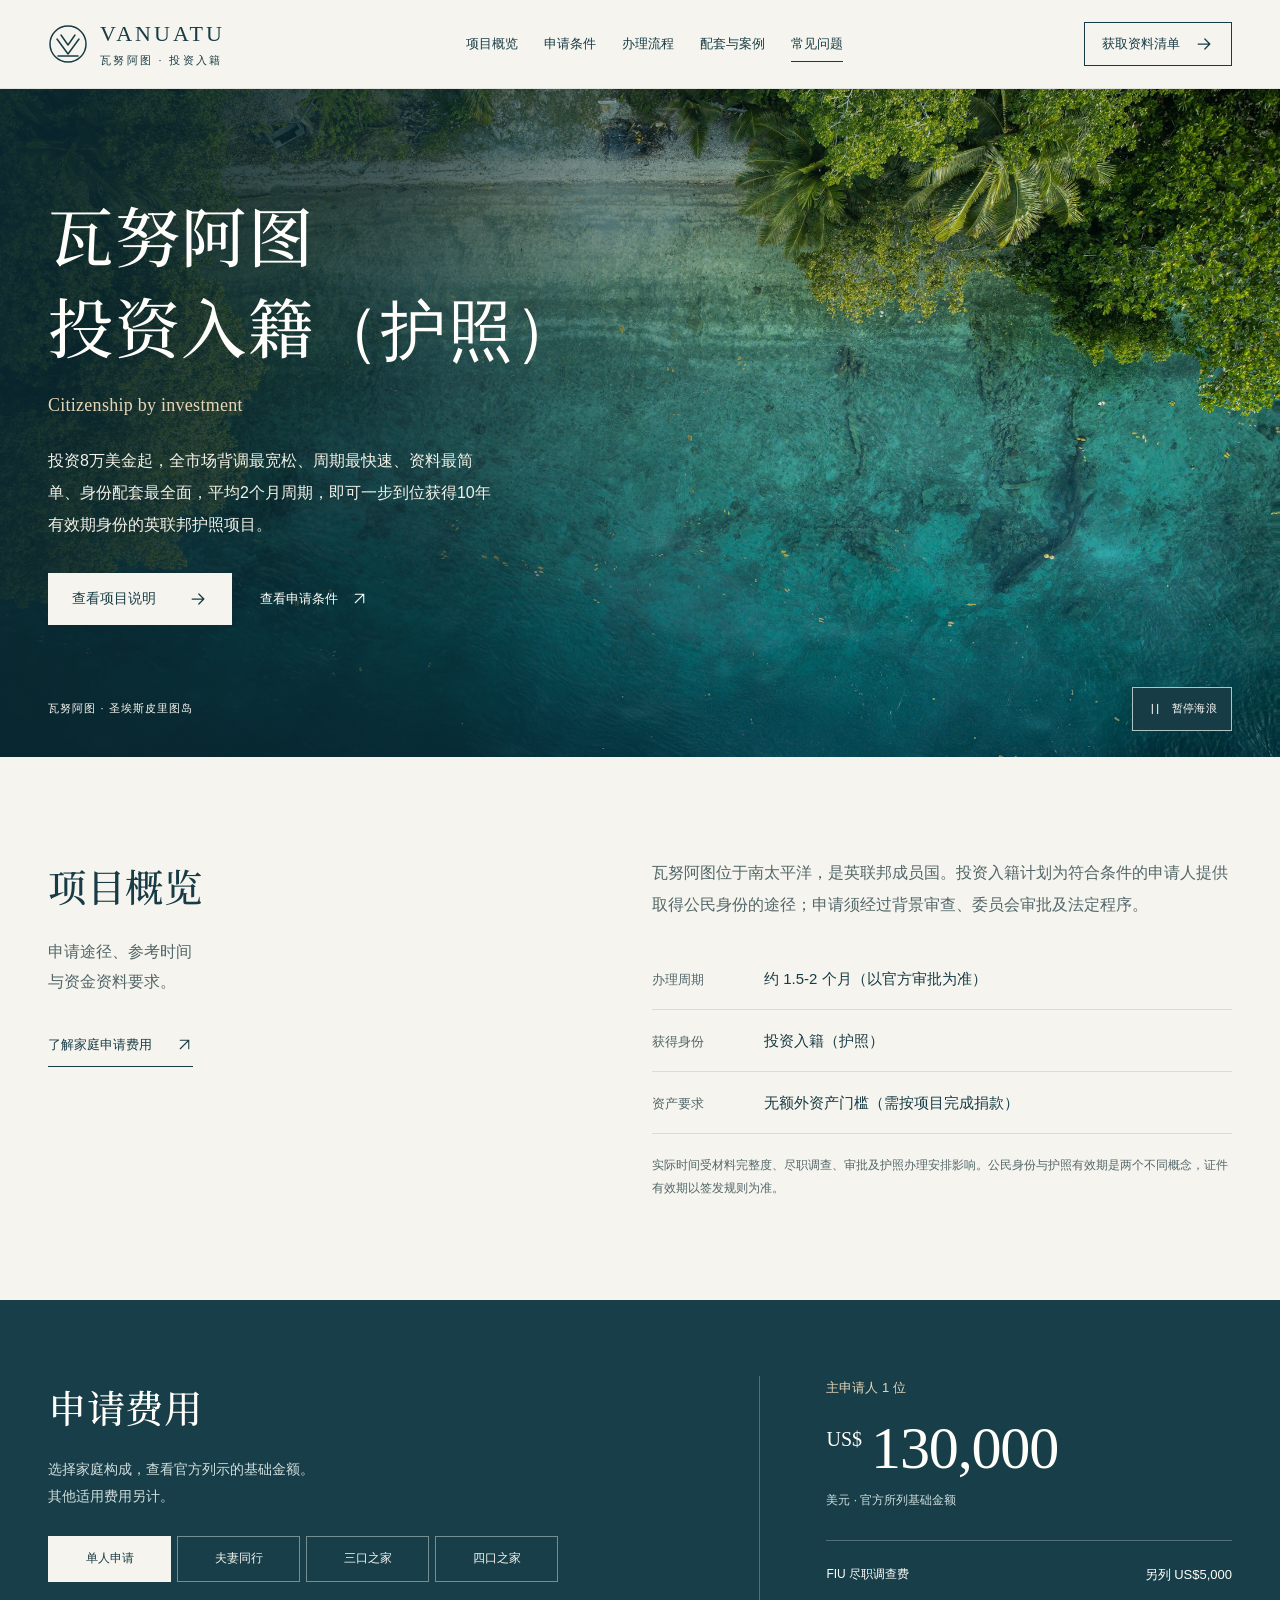
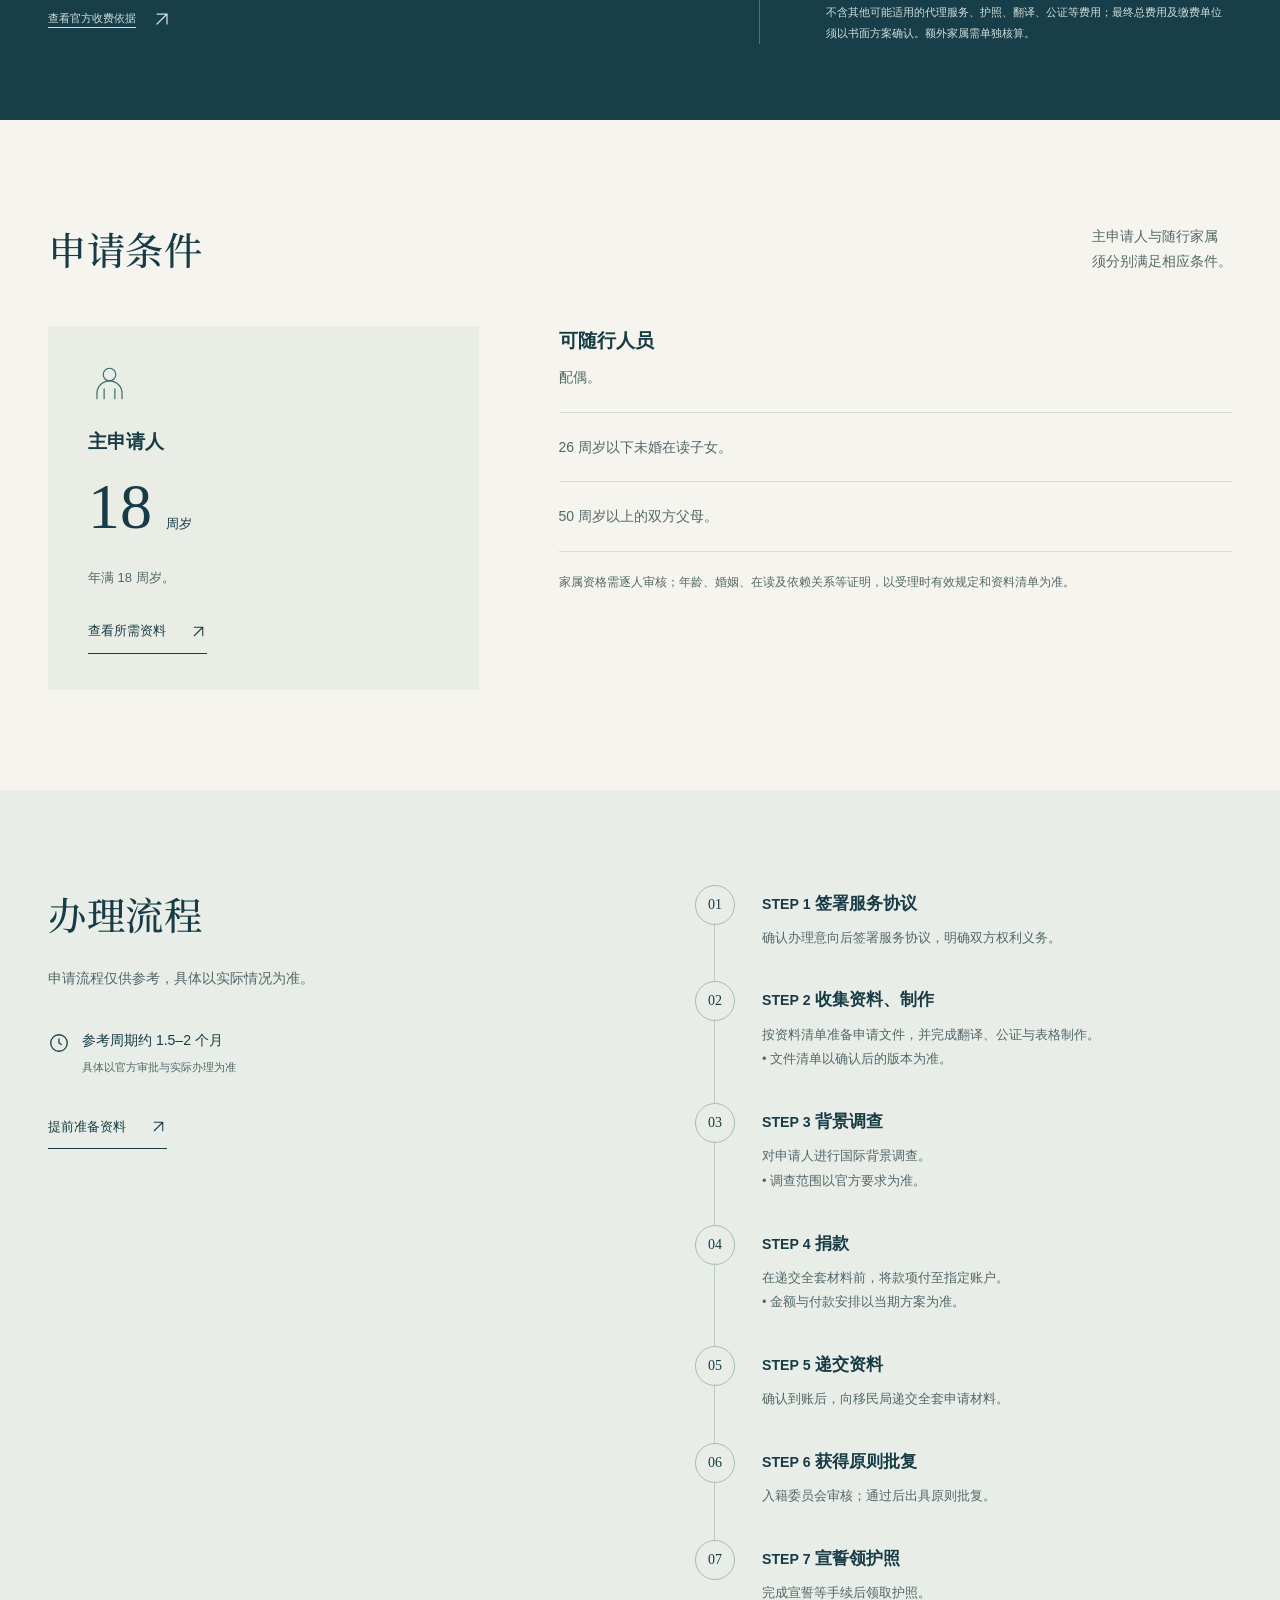
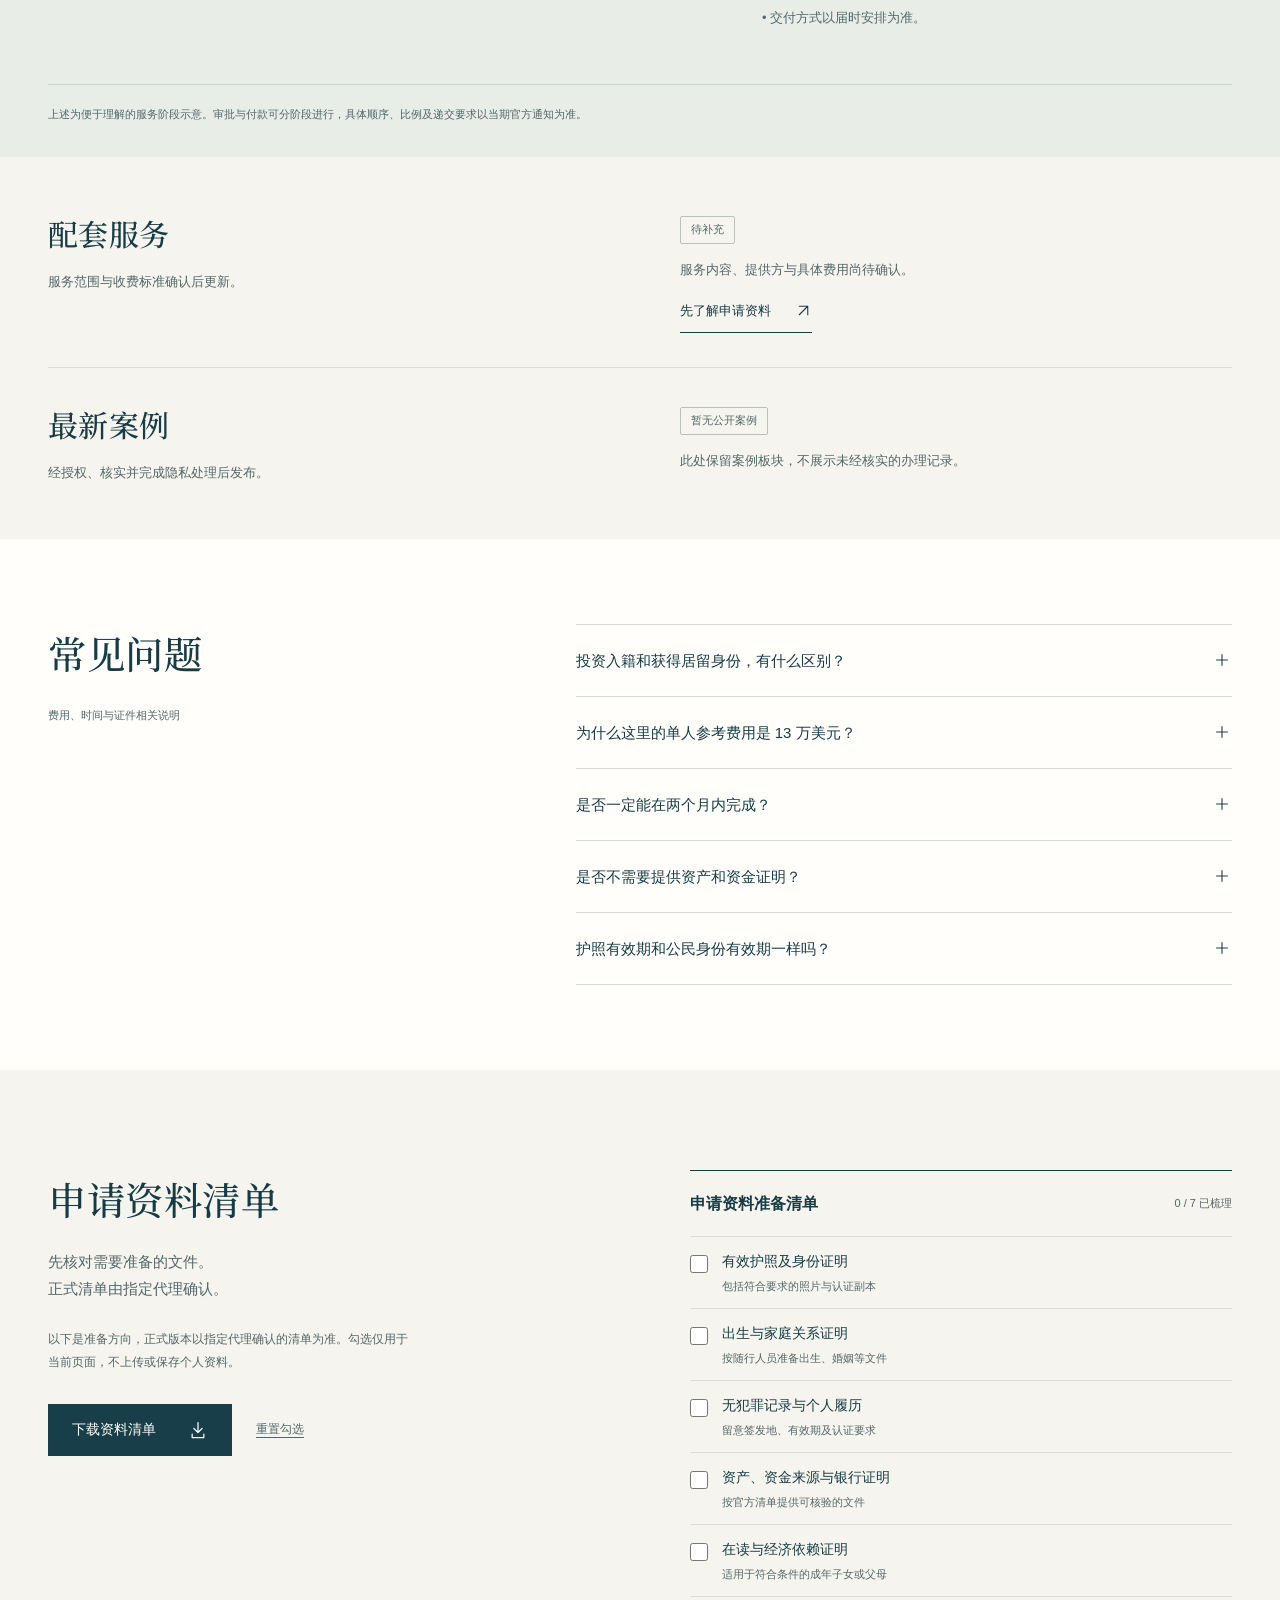
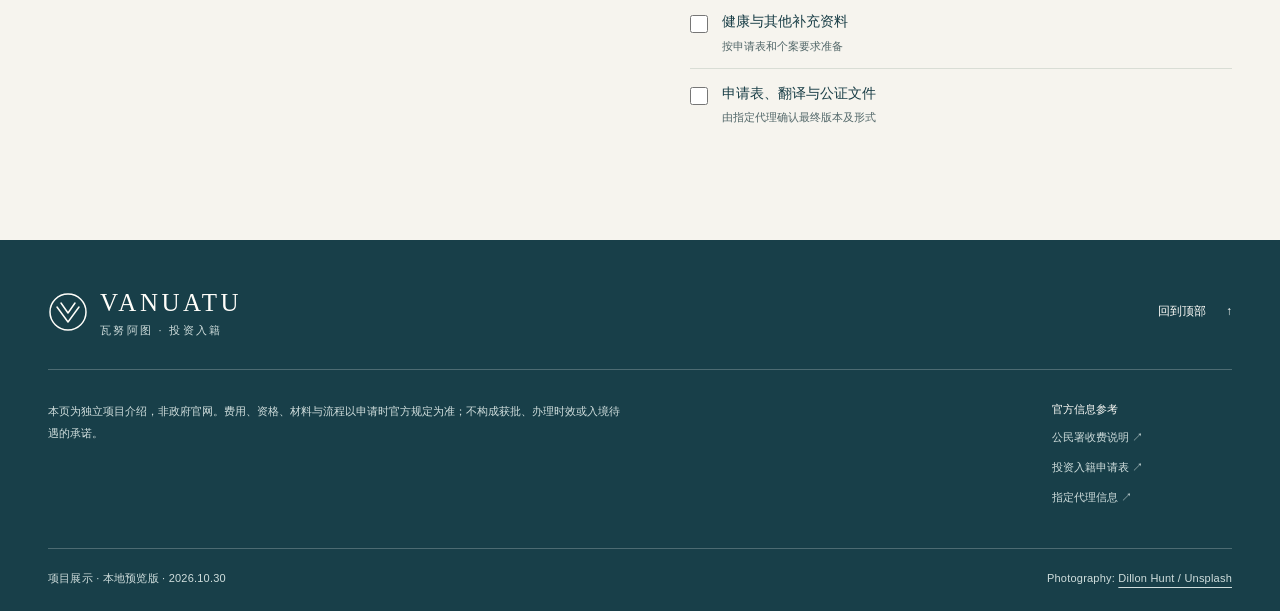
==== index.html @ ab16ebad "Vanuatu passport preview (noindex)" ====
<!doctype html>
<html lang="zh-CN">
<head>
  <meta charset="utf-8">
  <meta name="viewport" content="width=device-width, initial-scale=1">
  <title>瓦努阿图投资入籍（护照）</title>
  <meta name="description" content="了解瓦努阿图投资入籍项目：申请条件、家庭随行、官方费用参考、七步办理流程与申请资料清单。所有申请以官方审查及当期要求为准。">
  <meta name="robots" content="noindex, nofollow">
  <meta name="theme-color" content="#183f49">
  <meta property="og:type" content="website">
  <meta property="og:locale" content="zh_CN">
  <meta property="og:title" content="瓦努阿图投资入籍｜申请条件、费用与流程">
  <meta property="og:description" content="从申请条件到家庭费用，从资料准备到宣誓领证，清晰了解瓦努阿图投资入籍。">
  <meta property="og:image" content="assets/vanuatu-coast.jpg">
  <meta name="twitter:card" content="summary_large_image">
  <meta name="twitter:title" content="瓦努阿图投资入籍计划">
  <meta name="twitter:description" content="申请条件、家庭费用参考与七步办理流程。">
  <link rel="icon" type="image/svg+xml" href="assets/favicon.svg">
  <link rel="preload" as="image" href="assets/vanuatu-coast.jpg" fetchpriority="high">
  <link rel="preload" as="font" href="assets/noto-serif-sc.woff2" type="font/woff2" crossorigin>
  <link rel="stylesheet" href="styles.css">
  <link rel="stylesheet" href="motion.css">
  <script defer src="script.js"></script>
  <script defer src="ocean.js"></script>
  <script type="application/ld+json">{"@context":"https://schema.org","@type":"WebPage","name":"瓦努阿图投资入籍项目介绍","inLanguage":"zh-CN","description":"申请条件、家庭费用参考、办理流程和资料清单。独立项目展示页面，非政府官网。","about":{"@type":"Thing","name":"Vanuatu Development Support Program"},"dateModified":"2026-10-30"}</script>
</head>
<body>
  <a class="skip-link" href="#main">跳转到正文</a>
  <header class="site-header">
    <div class="header-inner">
      <a href="#top" class="brand" aria-label="瓦努阿图项目首页">
        <svg class="brand-mark" viewBox="0 0 40 40" fill="none" aria-hidden="true"><circle cx="20" cy="20" r="18" stroke="currentColor"/><path d="M9 15l11 15 11-15M13 11l7 10 7-10" stroke="currentColor" stroke-width="1.5"/><path d="M10 32h20" stroke="currentColor"/></svg>
        <span><strong>VANUATU</strong><small>瓦努阿图 · 投资入籍</small></span>
      </a>
      <nav class="desktop-nav" aria-label="主导航">
        <a href="#overview">项目概览</a><a href="#eligibility">申请条件</a><a href="#process">办理流程</a><a href="#services">配套与案例</a><a href="#faq">常见问题</a>
      </nav>
      <a class="header-cta" href="#checklist">获取资料清单 <svg viewBox="0 0 24 24" aria-hidden="true"><path d="M5 12h14M13 6l6 6-6 6"/></svg></a>
      <button class="menu-toggle" aria-label="打开导航菜单" aria-expanded="false" aria-controls="mobile-nav"><svg viewBox="0 0 24 24" aria-hidden="true"><path d="M4 7h16M4 12h16M4 17h16"/></svg></button>
    </div>
    <nav id="mobile-nav" class="mobile-nav" aria-label="手机导航" hidden><a href="#overview">项目概览</a><a href="#eligibility">申请条件</a><a href="#process">办理流程</a><a href="#services">配套与案例</a><a href="#faq">常见问题</a><a href="#checklist">获取资料清单</a></nav>
  </header>

  <main id="main">
    <section class="hero" id="top" aria-labelledby="hero-title">
      <img class="hero-image" src="assets/vanuatu-coast.jpg" alt="瓦努阿图圣埃斯皮里图岛，棕榈林环绕的清澈海岸" width="2200" height="1650" fetchpriority="high">
      <canvas class="ocean-canvas" id="ocean" aria-hidden="true" data-state="loading"></canvas>
      <div class="hero-shade"></div>
      <div class="container hero-content">
        <h1 id="hero-title">瓦努阿图<br>投资入籍（护照）<span class="hero-title-en" lang="en">Citizenship by investment</span></h1>
        <p>投资8万美金起，全市场背调最宽松、周期最快速、资料最简单、身份配套最全面，平均2个月周期，即可一步到位获得10年有效期身份的英联邦护照项目。</p>
        <div class="hero-actions"><a class="button button-light" href="#overview">查看项目说明 <svg viewBox="0 0 24 24" aria-hidden="true"><path d="M5 12h14M13 6l6 6-6 6"/></svg></a><a class="hero-text-link" href="#eligibility">查看申请条件 <svg viewBox="0 0 24 24" aria-hidden="true"><path d="M6 18 18 6M6 6h12v12"/></svg></a></div>
      </div>
      <div class="hero-foot container"><span>瓦努阿图 · 圣埃斯皮里图岛</span><button class="ocean-toggle" id="ocean-toggle" type="button" aria-label="暂停海浪动效" hidden><svg viewBox="0 0 24 24" aria-hidden="true"><path class="pause-symbol" d="M8 5v14M16 5v14"/><path class="play-symbol" d="m8 5 11 7-11 7Z"/></svg><span>暂停海浪</span></button></div>
    </section>

    <section class="section overview container" id="overview" aria-labelledby="overview-title">
      <div class="section-intro"><h2 id="overview-title">项目概览</h2><p class="intro-lead">申请途径、参考时间<br>与资金资料要求。</p><a class="text-link" href="#fees">了解家庭申请费用 <svg viewBox="0 0 24 24" aria-hidden="true"><path d="M6 18 18 6M6 6h12v12"/></svg></a></div>
      <div class="overview-body"><p>瓦努阿图位于南太平洋，是英联邦成员国。投资入籍计划为符合条件的申请人提供取得公民身份的途径；申请须经过背景审查、委员会审批及法定程序。</p><dl class="project-facts"><div><dt>办理周期</dt><dd>约 1.5-2 个月（以官方审批为准）</dd></div><div><dt>获得身份</dt><dd>投资入籍（护照）</dd></div><div><dt>资产要求</dt><dd>无额外资产门槛（需按项目完成捐款）</dd></div></dl><p class="fine-print">实际时间受材料完整度、尽职调查、审批及护照办理安排影响。公民身份与护照有效期是两个不同概念，证件有效期以签发规则为准。</p></div>
    </section>

    <section class="fees-section" id="fees" aria-labelledby="fees-title"><div class="container fees-layout">
      <div class="fees-copy"><h2 id="fees-title">申请费用</h2><p>选择家庭构成，查看官方列示的基础金额。<br>其他适用费用另计。</p><div class="fee-selector" role="group" aria-label="选择家庭构成"><button type="button" class="fee-choice active" data-plan="single" aria-pressed="true">单人申请</button><button type="button" class="fee-choice" data-plan="couple" aria-pressed="false">夫妻同行</button><button type="button" class="fee-choice" data-plan="three" aria-pressed="false">三口之家</button><button type="button" class="fee-choice" data-plan="four" aria-pressed="false">四口之家</button></div><a class="source-link" href="https://vancitizenship.gov.vu/index.php/citizenship/fees-and-charges" target="_blank" rel="noopener noreferrer">查看官方收费依据 <svg viewBox="0 0 24 24" aria-hidden="true"><path d="M6 18 18 6M6 6h12v12"/></svg></a></div>
      <div class="fee-result" aria-live="polite" aria-atomic="true"><p id="fee-plan-label" class="fee-plan-label">主申请人 1 位</p><p class="fee-value"><span class="currency">US$</span><span id="fee-amount">130,000</span></p><p class="fee-unit">美元 · 官方所列基础金额</p><div class="fee-divider"></div><p class="fee-extra"><span>FIU 尽职调查费</span><strong>另列 US$5,000</strong></p><p class="fee-note">不含其他可能适用的代理服务、护照、翻译、公证等费用；最终总费用及缴费单位须以书面方案确认。额外家属需单独核算。</p></div>
    </div></section>

    <section class="section container" id="eligibility" aria-labelledby="eligibility-title"><div class="section-heading"><h2 id="eligibility-title">申请条件</h2><p>主申请人与随行家属<br>须分别满足相应条件。</p></div><div class="eligibility-layout"><article class="primary-applicant"><svg viewBox="0 0 48 48" aria-hidden="true"><circle cx="24" cy="14" r="7"/><path d="M10 41v-6a14 14 0 0 1 28 0v6M18 41V30M30 41V30"/></svg><h3>主申请人</h3><p class="age">18<span>周岁</span></p><p>年满 18 周岁。</p><a class="text-link" href="#checklist">查看所需资料 <svg viewBox="0 0 24 24" aria-hidden="true"><path d="M6 18 18 6M6 6h12v12"/></svg></a></article><div class="family-list"><article><div class="family-label"><h3>可随行人员</h3></div><p>配偶。</p></article><article><p>26 周岁以下未婚在读子女。</p></article><article><p>50 周岁以上的双方父母。</p></article><p class="fine-print">家属资格需逐人审核；年龄、婚姻、在读及依赖关系等证明，以受理时有效规定和资料清单为准。</p></div></div></section>

    <section class="process-section" id="process" aria-labelledby="process-title"><div class="container process-layout"><div class="process-intro"><h2 id="process-title">办理流程</h2><p>申请流程仅供参考，具体以实际情况为准。</p><div class="process-note"><svg viewBox="0 0 24 24" aria-hidden="true"><circle cx="12" cy="12" r="9"/><path d="M12 7v5l3 2"/></svg><p>参考周期约 1.5–2 个月<br><small>具体以官方审批与实际办理为准</small></p></div><a class="text-link" href="#checklist">提前准备资料 <svg viewBox="0 0 24 24" aria-hidden="true"><path d="M6 18 18 6M6 6h12v12"/></svg></a></div><ol class="steps"><li><span class="step-number">01</span><div><h3><small>STEP 1</small> 签署服务协议</h3><p>确认办理意向后签署服务协议，明确双方权利义务。</p></div></li><li><span class="step-number">02</span><div><h3><small>STEP 2</small> 收集资料、制作</h3><p>按资料清单准备申请文件，并完成翻译、公证与表格制作。</p><p>• 文件清单以确认后的版本为准。</p></div></li><li><span class="step-number">03</span><div><h3><small>STEP 3</small> 背景调查</h3><p>对申请人进行国际背景调查。</p><p>• 调查范围以官方要求为准。</p></div></li><li><span class="step-number">04</span><div><h3><small>STEP 4</small> 捐款</h3><p>在递交全套材料前，将款项付至指定账户。</p><p>• 金额与付款安排以当期方案为准。</p></div></li><li><span class="step-number">05</span><div><h3><small>STEP 5</small> 递交资料</h3><p>确认到账后，向移民局递交全套申请材料。</p></div></li><li><span class="step-number">06</span><div><h3><small>STEP 6</small> 获得原则批复</h3><p>入籍委员会审核；通过后出具原则批复。</p></div></li><li><span class="step-number">07</span><div><h3><small>STEP 7</small> 宣誓领护照</h3><p>完成宣誓等手续后领取护照。</p><p>• 交付方式以届时安排为准。</p></div></li></ol></div><p class="container process-footnote">上述为便于理解的服务阶段示意。审批与付款可分阶段进行，具体顺序、比例及递交要求以当期官方通知为准。</p></section>

    <section class="section container reserved-section" id="services" aria-labelledby="services-title"><div class="reserved-row"><div><h2 id="services-title">配套服务</h2><p>服务范围与收费标准确认后更新。</p></div><div class="reserved-content"><span class="status-label">待补充</span><p>服务内容、提供方与具体费用尚待确认。</p><a class="text-link" href="#checklist">先了解申请资料 <svg viewBox="0 0 24 24" aria-hidden="true"><path d="M6 18 18 6M6 6h12v12"/></svg></a></div></div><div class="reserved-row" id="cases"><div><h2>最新案例</h2><p>经授权、核实并完成隐私处理后发布。</p></div><div class="reserved-content"><span class="status-label">暂无公开案例</span><p>此处保留案例板块，不展示未经核实的办理记录。</p></div></div></section>

    <section class="faq-section" id="faq" aria-labelledby="faq-title"><div class="container faq-layout"><div><h2 id="faq-title">常见问题</h2><span class="faq-count">费用、时间与证件相关说明</span></div><div class="faq-list"><details><summary>投资入籍和获得居留身份，有什么区别？<svg viewBox="0 0 24 24" aria-hidden="true"><path d="M5 12h14M12 5v14"/></svg></summary><div class="faq-answer"><p>本项目属于公民身份申请。完成法定程序并获批后取得公民身份，再按规定办理护照。居留许可则是允许在某地居住的资格，两者不同；任何申请均不保证获批。</p></div></details><details><summary>为什么这里的单人参考费用是 13 万美元？<svg viewBox="0 0 24 24" aria-hidden="true"><path d="M5 12h14M12 5v14"/></svg></summary><div class="faq-answer"><p>瓦努阿图公民署官方收费页列明单人金额为 130,000 美元，并单列 FIU 尽职调查费。较低的政府分配金额不能直接视为申请人的完整报价。签约前应确认适用项目、家属构成和逐项总费用。</p><a href="https://vancitizenship.gov.vu/index.php/citizenship/fees-and-charges" target="_blank" rel="noopener noreferrer">查看官方收费页面 ↗</a></div></details><details><summary>是否一定能在两个月内完成？<svg viewBox="0 0 24 24" aria-hidden="true"><path d="M5 12h14M12 5v14"/></svg></summary><div class="faq-answer"><p>不能保证。约 1.5–2 个月是项目方提供的规划参考，并非官方承诺；资料补正、尽调、委员会审查、宣誓和护照手续都可能影响时间。请为实际办理预留弹性。</p></div></details><details><summary>是否不需要提供资产和资金证明？<svg viewBox="0 0 24 24" aria-hidden="true"><path d="M5 12h14M12 5v14"/></svg></summary><div class="faq-answer"><p>仍需准备。官方投资申请表的清单包括资产报告、银行资信及工作证明等材料。具体证明形式与要求由当期申请规则及个案审核决定。</p><a href="https://vancitizenship.gov.vu/images/forms/Investment%20Program%20Form.pdf" target="_blank" rel="noopener noreferrer">查看官方投资申请表 ↗</a></div></details><details><summary>护照有效期和公民身份有效期一样吗？<svg viewBox="0 0 24 24" aria-hidden="true"><path d="M5 12h14M12 5v14"/></svg></summary><div class="faq-answer"><p>不一样。护照是有有效期的旅行证件，公民身份依国籍法律认定。证件到期后的换发、有效年限与采集要求，应以实际签发规则为准。赴其他国家的入境要求也需另行核查。</p></div></details></div></div></section>

    <section class="section container checklist-section" id="checklist" aria-labelledby="checklist-title"><div class="checklist-intro"><h2 id="checklist-title">申请资料清单</h2><p>先核对需要准备的文件。<br>正式清单由指定代理确认。</p><p class="fine-print">以下是准备方向，正式版本以指定代理确认的清单为准。勾选仅用于当前页面，不上传或保存个人资料。</p><div class="checklist-actions"><button class="button button-dark" id="download-checklist" type="button">下载资料清单 <svg viewBox="0 0 24 24" aria-hidden="true"><path d="M12 3v12M7 10l5 5 5-5M5 17v4h14v-4"/></svg></button><button class="reset-button" id="reset-checklist" type="button">重置勾选</button></div><p id="download-status" class="action-status" role="status"></p></div><div class="checklist-panel"><div class="checklist-heading"><h3>申请资料准备清单</h3><span id="checklist-count" aria-live="polite">0 / 7 已梳理</span></div><div class="checklist-items"><label><input type="checkbox" value="有效护照及身份证明"><span>有效护照及身份证明<small>包括符合要求的照片与认证副本</small></span></label><label><input type="checkbox" value="出生与家庭关系证明"><span>出生与家庭关系证明<small>按随行人员准备出生、婚姻等文件</small></span></label><label><input type="checkbox" value="无犯罪记录与个人履历"><span>无犯罪记录与个人履历<small>留意签发地、有效期及认证要求</small></span></label><label><input type="checkbox" value="资产、资金来源与银行证明"><span>资产、资金来源与银行证明<small>按官方清单提供可核验的文件</small></span></label><label><input type="checkbox" value="在读与经济依赖证明"><span>在读与经济依赖证明<small>适用于符合条件的成年子女或父母</small></span></label><label><input type="checkbox" value="健康与其他补充资料"><span>健康与其他补充资料<small>按申请表和个案要求准备</small></span></label><label><input type="checkbox" value="申请表、翻译与公证文件"><span>申请表、翻译与公证文件<small>由指定代理确认最终版本及形式</small></span></label></div></div></section>
  </main>

  <footer class="site-footer"><div class="container"><div class="footer-top"><a class="brand footer-brand" href="#top"><svg class="brand-mark" viewBox="0 0 40 40" fill="none" aria-hidden="true"><circle cx="20" cy="20" r="18" stroke="currentColor"/><path d="M9 15l11 15 11-15M13 11l7 10 7-10" stroke="currentColor" stroke-width="1.5"/></svg><span><strong>VANUATU</strong><small>瓦努阿图 · 投资入籍</small></span></a><a class="back-top" href="#top">回到顶部 <span aria-hidden="true">↑</span></a></div><div class="footer-info"><p>本页为独立项目介绍，非政府官网。费用、资格、材料与流程以申请时官方规定为准；不构成获批、办理时效或入境待遇的承诺。</p><div class="footer-sources"><span>官方信息参考</span><a href="https://vancitizenship.gov.vu/index.php/citizenship/fees-and-charges" target="_blank" rel="noopener noreferrer">公民署收费说明 ↗</a><a href="https://vancitizenship.gov.vu/images/forms/Investment%20Program%20Form.pdf" target="_blank" rel="noopener noreferrer">投资入籍申请表 ↗</a><a href="https://vancitizenship.gov.vu/index.php/about-us/designated-agents" target="_blank" rel="noopener noreferrer">指定代理信息 ↗</a></div></div><div class="footer-bottom"><span>项目展示 · 本地预览版 · 2026.10.30</span><span>Photography: <a href="https://unsplash.com/photos/5bvIetoTddk" target="_blank" rel="noopener noreferrer">Dillon Hunt / Unsplash</a></span></div></div></footer>
</body>
</html>
---- styles.css ----
@font-face{font-family:"Noto Serif SC";src:url("assets/noto-serif-sc.woff2") format("woff2");font-style:normal;font-weight:400 600;font-display:swap}
:root{--paper:#f6f4ee;--white:#fffefa;--ink:#173c45;--muted:#526769;--ocean:#183f49;--sea:#326e6a;--line:#d9ddd5;--sand:#e5d5b7;--serif:"Noto Serif SC","Songti SC","SimSun",serif;--sans:"Microsoft YaHei","PingFang SC","Noto Sans SC",sans-serif;--max:1200px}
*{box-sizing:border-box}html{scroll-behavior:smooth;scroll-padding-top:108px}body{margin:0;background:var(--paper);color:var(--ink);font:16px/1.8 var(--sans);-webkit-font-smoothing:antialiased}button,a,input{-webkit-tap-highlight-color:transparent}button,input{font:inherit}button,a{touch-action:manipulation}button{cursor:pointer}a{color:inherit;text-decoration:none;text-underline-offset:5px}svg{display:block;flex-shrink:0}button svg,a svg{width:20px;height:20px;fill:none;stroke:currentColor;stroke-width:1.5;stroke-linecap:round;stroke-linejoin:round}h1,h2,h3,p{margin:0}h1,h2{font-family:var(--serif);font-weight:500;text-wrap:balance}h2{font-size:clamp(30px,3.3vw,44px);line-height:1.5;letter-spacing:.015em}h3{font-size:19px;font-weight:600;line-height:1.6}p{overflow-wrap:break-word}::selection{background:var(--sand);color:var(--ink)}:focus-visible{outline:3px solid #ad7c35;outline-offset:5px}input{accent-color:var(--sea)}[hidden]{display:none!important}body{scrollbar-color:var(--sea) var(--paper)}.container{width:calc(100% - 96px);max-width:var(--max);margin-inline:auto}.section{padding-block:100px}.skip-link{position:fixed;z-index:100;top:12px;left:12px;transform:translateY(-150%);padding:12px 20px;background:var(--white);border:1px solid var(--ink)}.skip-link:focus{transform:none}.site-header{position:sticky;top:0;z-index:30;background:var(--paper);border-bottom:1px solid rgba(23,60,69,.09)}.header-inner{max-width:1440px;margin:auto;min-height:88px;padding:0 48px;display:flex;align-items:center;justify-content:space-between;gap:28px}.brand{display:inline-flex;align-items:center;gap:12px;flex-shrink:0;line-height:1.4}.brand-mark{width:40px;height:40px}.brand strong{font-family:Georgia,serif;font-weight:400;letter-spacing:.14em;font-size:22px}.brand small{display:block;font-size:10px;letter-spacing:.21em;margin-top:3px}.desktop-nav{display:flex;gap:26px;align-items:center}.desktop-nav a{font-size:13px;min-height:44px;display:flex;align-items:center;position:relative;white-space:nowrap}.desktop-nav a:after{content:"";position:absolute;left:0;bottom:4px;width:100%;height:1px;background:var(--ink);transform:scaleX(0);transform-origin:left;transition:transform .2s}.desktop-nav a:hover:after,.desktop-nav a[aria-current="location"]:after{transform:scaleX(1)}.header-cta{font-size:13px;display:flex;align-items:center;justify-content:center;gap:14px;min-height:44px;border:1px solid var(--ink);padding:8px 17px;white-space:nowrap;transition:background .2s,color .2s}.header-cta:hover{background:var(--ocean);color:var(--white)}.menu-toggle{display:none;background:transparent;border:1px solid var(--line);width:44px;height:44px;place-items:center;color:var(--ink)}.mobile-nav{border-top:1px solid var(--line);padding:12px 24px 20px}.mobile-nav a{display:block;padding:11px 0;font-size:15px}.hero{position:relative;min-height:668px;isolation:isolate;background:var(--ocean);color:var(--white);overflow:hidden}.hero-image{position:absolute;inset:0;width:100%;height:100%;object-fit:cover;object-position:50% 53%;z-index:-3}.hero-shade{position:absolute;inset:0;background:linear-gradient(90deg,rgba(10,39,48,.93) 0%,rgba(10,39,48,.76) 31%,rgba(10,39,48,.23) 61%,rgba(10,39,48,.06) 100%);z-index:-2}.hero-content{padding-top:100px;padding-bottom:110px;animation:arrival .8s cubic-bezier(.16,1,.3,1) both}.hero h1{font-size:clamp(44px,5.1vw,72px);line-height:1.4;letter-spacing:.025em;color:#fffefa}.hero-title-en{display:block;font-family:Georgia,serif;font-size:21px;font-weight:400;letter-spacing:.025em;line-height:1.5;margin-top:20px;color:#e5d5b7}.hero-content>p{font-size:15px;line-height:2;margin-top:26px;color:#f3f1e8}.hero-actions{display:flex;align-items:center;gap:28px;margin-top:32px}.button{display:inline-flex;align-items:center;justify-content:center;gap:32px;min-height:52px;border:0;padding:13px 24px;font-size:14px;font-weight:500;transition:background .2s,transform .2s}.button:hover{transform:translateY(-2px)}.button-light{color:var(--ink);background:var(--paper)}.button-light:hover{background:var(--sand)}.button-dark{color:var(--white);background:var(--ocean)}.button-dark:hover{background:#286069}.hero-text-link{display:flex;align-items:center;gap:13px;font-size:13px;min-height:48px}.hero-text-link:hover{text-decoration:underline}.hero-foot{position:absolute;bottom:26px;left:0;right:0;display:flex;align-items:center;justify-content:space-between;gap:24px;font-size:11px;letter-spacing:.1em;color:#fcfaf4}.hero-foot>a{display:flex;align-items:center;gap:8px;min-height:44px;position:absolute;left:50%;transform:translateX(-50%)}.hero-foot svg{height:16px;width:16px}.photo-location{font:10px/1.5 var(--sans);letter-spacing:.2em}.overview{display:grid;grid-template-columns:.92fr 1.08fr;gap:110px}.intro-lead{font-size:17px;color:var(--muted);margin-top:22px;line-height:1.9}.text-link{font-size:13px;display:inline-flex;gap:24px;align-items:center;min-height:44px;border-bottom:1px solid var(--ink);margin-top:26px}.text-link:hover{color:var(--sea);border-color:var(--sea)}.overview-body>p:first-child{color:var(--muted);line-height:2}.project-facts{margin:27px 0 20px}.project-facts>div{display:grid;grid-template-columns:92px 1fr;gap:20px;padding:17px 0;border-bottom:1px solid var(--line);align-items:baseline}.project-facts dt{font-size:13px;color:var(--muted)}.project-facts dd{margin:0;font-size:15px}.project-facts dd span{display:block;font-size:11px;line-height:1.8;color:var(--muted);margin-top:4px}.fine-print{font-size:12px!important;line-height:1.9!important;color:var(--muted)}.fees-section{padding:76px 0;background:var(--ocean);color:var(--white)}.fees-layout{display:grid;grid-template-columns:1.12fr .88fr;gap:110px;align-items:center}.fees-copy>p{font-size:14px;color:#d0dedd;margin-top:20px;line-height:1.9}.fee-selector{display:grid;grid-template-columns:repeat(4,1fr);gap:6px;margin-top:27px;max-width:510px}.fee-choice{padding:11px 6px;min-height:46px;color:#f6f4ee;border:1px solid #729091;background:transparent;font-size:12px;white-space:nowrap;transition:background .2s,color .2s}.fee-choice.active{background:var(--paper);color:var(--ink);border-color:var(--paper)}.fee-choice:not(.active):hover{background:#2b5660}.source-link{font-size:11px;text-decoration:underline;display:inline-flex;gap:16px;align-items:center;min-height:44px;color:#d0dedd;margin-top:15px}.fee-result{border-left:1px solid #547078;padding-left:66px}.fee-plan-label{font-size:13px;color:#e5d5b7}.fee-value{font-family:Georgia,serif;font-size:clamp(44px,4.7vw,64px);font-weight:400;line-height:1.4;margin-top:7px;letter-spacing:-.02em;font-variant-numeric:tabular-nums;white-space:nowrap}.currency{font-size:20px;margin-right:9px;vertical-align:top;display:inline-block;margin-top:19px;letter-spacing:0}.fee-unit{font-size:12px;color:#d0dedd}.fee-divider{height:1px;background:#547078;margin:28px 0 22px}.fee-extra{display:flex;align-items:center;justify-content:space-between;gap:15px;font-size:12px}.fee-extra strong{font-size:13px;font-weight:500;white-space:nowrap}.fee-note{margin-top:16px;font-size:11px;line-height:1.9;color:#d0dedd}.section-heading{display:flex;align-items:flex-end;justify-content:space-between;gap:40px;margin-bottom:48px}.section-heading>p{color:var(--muted);font-size:14px;padding-bottom:8px}.eligibility-layout{display:grid;grid-template-columns:.78fr 1.22fr;gap:80px}.primary-applicant{background:#e9ede5;padding:36px 40px;align-self:start}.primary-applicant>svg{width:43px;height:43px;fill:none;stroke:var(--sea);stroke-width:1.3;stroke-linecap:round;stroke-linejoin:round;margin-bottom:22px}.primary-applicant .age{font-family:Georgia,serif;font-size:64px;line-height:1.3;margin-top:8px}.age span{font:13px/1.6 var(--sans);margin-left:14px}.primary-applicant>p:not(.age){font-size:13px;color:var(--muted);margin-top:18px}.primary-applicant .text-link{margin-top:20px}.family-list article{padding:21px 0;border-bottom:1px solid var(--line)}.family-list article:first-child{padding-top:0}.family-label{display:flex;align-items:center;justify-content:space-between;gap:14px;margin-bottom:8px}.family-label>span{font-size:11px;color:var(--muted)}.family-list article>p{font-size:14px;color:var(--muted);line-height:1.9}.family-list>.fine-print{margin-top:19px}.process-section{background:#e9ede8;padding:95px 0 32px}.process-layout{display:grid;grid-template-columns:1fr 1fr;gap:110px}.process-intro{align-self:start;position:sticky;top:140px}.process-intro>p{font-size:14px;color:var(--muted);margin-top:23px}.process-note{display:flex;gap:12px;margin-top:36px;align-items:flex-start}.process-note svg{width:22px;height:22px;stroke:var(--ink);fill:none;stroke-width:1.4;margin-top:4px}.process-note p{font-size:14px}.process-note small{font-size:11px;color:var(--muted)}.steps{list-style:none;margin:0;padding:0}.steps li{position:relative;display:grid;grid-template-columns:44px 1fr;gap:23px;padding-bottom:31px}.steps li:not(:last-child):before{content:"";position:absolute;top:38px;bottom:0;left:19px;width:1px;background:#bccac3}.steps li:last-child{padding-bottom:0}.step-number{width:40px;height:40px;border:1px solid #a7bbb4;border-radius:50%;display:grid;place-items:center;font:14px/1 Georgia,serif;font-variant-numeric:tabular-nums}.steps h3{font-size:17px;margin:5px 0 9px}.steps p{font-size:13px;color:var(--muted);line-height:1.9}.process-footnote{margin-top:54px;border-top:1px solid #c7d2cb;padding-top:20px;font-size:11px;color:var(--muted)}.reserved-section{padding-block:48px}.reserved-row{display:grid;grid-template-columns:1fr 1fr;gap:110px;padding:49px 0;align-items:start}.reserved-row+.reserved-row{border-top:1px solid var(--line)}.reserved-row h2{font-size:34px}.reserved-row>div>p{font-size:14px;color:var(--muted);margin-top:14px}.reserved-content{padding-top:3px}.status-label{display:inline-block;padding:3px 10px;border:1px solid #b7c3b9;font-size:11px;color:var(--muted);border-radius:2px}.reserved-content .text-link{margin-top:14px}.reserved-note{font-size:12px!important}.faq-section{background:var(--white);padding:85px 0}.faq-layout{display:grid;grid-template-columns:.8fr 1.2fr;gap:90px}.faq-layout>div>p{font-size:14px;color:var(--muted);margin-top:16px}.faq-count{display:block;margin-top:25px;font-size:11px;color:var(--muted)}.faq-list details{border-bottom:1px solid var(--line)}.faq-list details:first-child{border-top:1px solid var(--line)}summary{display:flex;align-items:center;justify-content:space-between;gap:18px;padding:22px 0;font-size:15px;font-weight:500;cursor:pointer;list-style:none;min-height:66px}summary::-webkit-details-marker{display:none}summary svg{width:20px;height:20px;fill:none;stroke:var(--ink);stroke-width:1.3;transition:transform .2s}details[open] summary svg{transform:rotate(45deg)}.faq-answer{padding:0 30px 24px 0;font-size:13px;color:var(--muted);line-height:2}.faq-answer a{display:inline-block;min-height:44px;padding-top:10px;text-decoration:underline;font-size:12px}.checklist-section{display:grid;grid-template-columns:1fr 1fr;gap:100px}.checklist-intro>p{font-size:15px;color:var(--muted);margin-top:21px}.checklist-intro>.fine-print{max-width:360px;margin-top:26px}.checklist-actions{display:flex;align-items:center;gap:20px;flex-wrap:wrap;margin-top:30px}.reset-button{border:0;background:transparent;color:var(--muted);font-size:12px;min-height:44px;padding:0 4px;text-decoration:underline;text-underline-offset:4px}.checklist-intro>.action-status{font-size:12px;color:var(--sea);min-height:24px;margin-top:12px}.checklist-panel{border-top:1px solid var(--ink)}.checklist-heading{display:flex;align-items:center;justify-content:space-between;gap:15px;padding:20px 0}.checklist-heading h3{font-size:16px}.checklist-heading>span{font-size:11px;color:var(--muted);white-space:nowrap;font-variant-numeric:tabular-nums}.checklist-items label{display:flex;gap:14px;align-items:flex-start;cursor:pointer;padding:12px 0;border-top:1px solid var(--line);min-height:68px}.checklist-items input{margin:6px 0 0;width:18px;height:18px;flex-shrink:0;cursor:pointer}.checklist-items label>span{font-size:14px}.checklist-items small{display:block;font-size:11px;color:var(--muted);margin-top:2px}.checklist-items label:has(input:checked)>span{color:var(--sea)}.site-footer{background:var(--ocean);color:var(--white);padding:45px 0 22px}.footer-top{display:flex;align-items:center;justify-content:space-between;border-bottom:1px solid #4d6b72;padding-bottom:30px}.footer-brand strong{font-size:25px}.footer-brand small{font-size:10px;color:#d0dedd}.back-top{display:flex;align-items:center;gap:20px;font-size:12px;min-height:44px}.footer-info{display:flex;justify-content:space-between;gap:60px;padding-block:30px}.footer-info>p{font-size:11px;color:#d0dedd;max-width:580px;line-height:2}.footer-sources{display:flex;flex-direction:column;align-items:flex-start;font-size:11px;color:#d0dedd;min-width:180px}.footer-sources>span{color:var(--white);margin-bottom:9px}.footer-sources>a{min-height:30px}.footer-sources>a:hover{text-decoration:underline}.footer-bottom{border-top:1px solid #4d6b72;padding-top:20px;display:flex;justify-content:space-between;gap:16px;font-size:10px;letter-spacing:.02em;color:#d0dedd}.footer-bottom a{text-decoration:underline}@keyframes arrival{from{transform:translateY(12px);filter:blur(2px)}to{transform:translateY(0);filter:blur(0)}}
@media(min-width:1600px){.hero{min-height:730px}.hero-content{padding-top:115px}.hero-image{object-position:50% 50%}}
@media(max-width:1180px){.header-inner{padding-inline:32px;gap:18px}.desktop-nav{gap:17px}.desktop-nav a{font-size:12px}.brand strong{font-size:20px}.brand-mark{width:34px;height:34px}.brand{gap:8px}.header-cta{padding-inline:12px;font-size:12px}.overview,.fees-layout,.process-layout,.reserved-row{gap:70px}.eligibility-layout{gap:55px}.fee-result{padding-left:40px}.faq-layout,.checklist-section{gap:60px}.hero{min-height:630px}}
@media(max-width:980px){.desktop-nav{display:none}.header-inner{min-height:78px}.menu-toggle{display:grid}.header-cta{margin-left:auto}.container{width:calc(100% - 64px)}.hero-content{padding-top:90px}.hero h1{font-size:56px}.hero{min-height:635px}.overview,.fees-layout,.process-layout,.reserved-row{gap:45px}.fees-layout{grid-template-columns:1fr 1fr}.fee-selector{grid-template-columns:repeat(2,1fr)}.fee-result{padding-left:32px}.fee-value{font-size:48px}.fee-extra{align-items:flex-start;flex-direction:column;gap:2px}.eligibility-layout{gap:36px}.primary-applicant{padding:30px}.faq-layout{grid-template-columns:.7fr 1.3fr;gap:40px}.checklist-section{gap:40px}.section{padding-block:80px}.reserved-section{padding-block:35px}}
@media(max-width:760px){html{scroll-padding-top:88px}.container{width:calc(100% - 48px)}.header-inner{min-height:72px;padding-inline:24px;gap:16px}.brand strong{font-size:19px}.brand small{font-size:9px}.brand-mark{width:33px;height:33px}.header-cta{display:none}.hero{min-height:660px}.hero-image{object-position:62% 45%}.hero-shade{background:linear-gradient(0deg,rgba(10,39,48,.96) 0%,rgba(10,39,48,.83) 39%,rgba(10,39,48,.32) 75%,rgba(10,39,48,.12) 100%)}.hero-content{padding-top:205px;padding-bottom:110px}.hero h1{font-size:clamp(38px,8.8vw,58px);line-height:1.4}.hero-title-en{font-size:17px;margin-top:14px}.hero-content>p{font-size:13px;margin-top:23px;line-height:2}.hero-actions{gap:22px;margin-top:26px}.button{font-size:13px;min-height:50px;gap:26px;padding:12px 20px}.hero-text-link{font-size:12px;gap:8px}.hero-foot{bottom:16px;font-size:10px}.hero-foot>a{position:static;transform:none;font-size:10px}.photo-location{display:none}.section{padding-block:64px}.overview{grid-template-columns:1fr;gap:34px}.intro-lead{font-size:15px;margin-top:17px}.section-intro .text-link{margin-top:16px}.overview-body>p:first-child{font-size:14px}.project-facts{margin-top:20px}.project-facts>div{grid-template-columns:76px 1fr;gap:12px;padding:15px 0}.project-facts dd{font-size:13px}.fees-section{padding:60px 0}.fees-layout{grid-template-columns:1fr;gap:38px}.fee-selector{grid-template-columns:repeat(2,1fr);gap:8px;max-width:none}.fee-choice{font-size:13px}.fee-result{border-left:0;border-top:1px solid #547078;padding:28px 0 0}.fee-value{font-size:58px}.fee-extra{flex-direction:row;align-items:center}.fee-note{font-size:12px}.currency{font-size:20px;margin-top:18px}.section-heading{display:block;margin-bottom:32px}.section-heading>p{margin-top:18px}.eligibility-layout{grid-template-columns:1fr;gap:30px}.primary-applicant{padding:28px 30px;display:grid;grid-template-columns:1fr auto;column-gap:18px}.primary-applicant>svg{grid-column:2;grid-row:1 / 3;align-self:center;margin:0;width:56px;height:56px}.primary-applicant h3{grid-column:1;grid-row:1}.primary-applicant .age{grid-column:1;grid-row:2;font-size:58px;margin-top:0}.primary-applicant>p:not(.age){grid-column:1 / -1;margin-top:8px}.primary-applicant .text-link{grid-column:1 / -1;justify-self:start;margin-top:14px}.family-list article{padding:20px 0}.family-list h3{font-size:18px}.process-section{padding:60px 0 25px}.process-layout{grid-template-columns:1fr;gap:38px}.process-intro{position:static}.process-intro>p{margin-top:16px}.process-note{margin-top:24px}.process-intro .text-link{margin-top:16px}.steps li{gap:16px;padding-bottom:26px}.steps h3{font-size:16px}.steps p{font-size:13px}.process-footnote{margin-top:32px}.reserved-section{padding-block:12px}.reserved-row{grid-template-columns:1fr;gap:20px;padding-block:42px}.reserved-row h2{font-size:30px}.reserved-row>div>p{margin-top:10px}.reserved-content{padding:0}.reserved-content br{display:none}.faq-section{padding:60px 0}.faq-layout{grid-template-columns:1fr;gap:30px}.faq-count{margin-top:13px}.faq-list summary{font-size:14px;padding-block:20px}.faq-answer{padding-right:8px}.checklist-section{grid-template-columns:1fr;gap:30px}.checklist-intro>.fine-print{max-width:none}.checklist-intro>.action-status{min-height:0}.checklist-heading h3{font-size:16px}.checklist-items label{padding-block:14px}.checklist-items small{font-size:12px}.site-footer{padding-top:35px}.footer-top{padding-bottom:24px}.footer-brand strong{font-size:22px}.footer-info{flex-direction:column;gap:25px;padding-block:24px}.footer-sources{flex-direction:row;align-items:center;flex-wrap:wrap;gap:6px 20px;font-size:11px}.footer-sources>span{width:100%;margin-bottom:1px}.footer-sources>a{min-height:36px}.footer-bottom{flex-direction:column;gap:7px;font-size:10px}.back-top{font-size:11px;gap:10px}}
@media(max-width:370px){.container{width:calc(100% - 36px)}.header-inner{padding-inline:18px}.hero h1{font-size:36px}.hero-content{padding-top:190px}.hero-actions{gap:15px}.hero-text-link{font-size:11px}.button{padding-inline:16px;gap:18px}.hero{min-height:640px}.fee-value{font-size:52px}.fee-extra{font-size:11px}.fee-extra strong{font-size:12px}.primary-applicant{padding:25px}.age span{font-size:12px;margin-left:8px}}
@media(prefers-reduced-motion:reduce){html{scroll-behavior:auto}*,*:before,*:after{animation:none!important;transition:none!important}.hero-content{filter:none;transform:none}}
@media print{.site-header,.hero-actions,.hero-foot,.menu-toggle,.checklist-actions,.site-footer,.source-link{display:none!important}body{background:#fff;color:#000;font-size:11pt}.container{width:100%;max-width:none}.hero{min-height:0;background:#fff;color:#000;padding:0}.hero-image,.hero-shade{display:none}.hero-content{padding:0 0 25px;color:#000}.hero h1{font-size:28pt;color:#000}.hero-title-en,.hero-content>p{color:#333}.section,.fees-section,.process-section,.faq-section{padding:25px 0}.fees-section{background:#fff;color:#000}.fees-copy>p,.fee-note,.fee-unit,.fee-plan-label{color:#333}.fee-result{border-color:#ccc}.fee-selector{display:none}.overview,.fees-layout,.eligibility-layout,.process-layout,.faq-layout,.checklist-section{gap:30px}.process-intro{position:static}.steps li,.family-list article,.reserved-row{break-inside:avoid}.fee-value{font-size:32pt}a{color:#000}.primary-applicant{background:#f5f5f5}.faq-answer{display:block!important}.checklist-items small,.fine-print{color:#333}}
---- motion.css ----
/* V2: one focal motion, concrete headings, quieter supporting sections. */
h2{font-size:clamp(29px,3vw,40px);line-height:1.5}
.brand small,.footer-brand small,.footer-bottom{font-size:11px}
.hero-content{animation:none}
.hero-content>p{max-width:450px;font-size:16px;line-height:2}
.hero-title-en{font-size:18px;letter-spacing:.015em}
.ocean-canvas{position:absolute;inset:0;width:100%;height:100%;z-index:-3;pointer-events:none;opacity:0;transition:opacity .45s ease}
.hero-image{z-index:-4}
.ocean-canvas.is-ready{opacity:1}
.hero-foot{gap:20px}
.hero-foot .ocean-toggle{position:static;transform:none;display:inline-flex;align-items:center;gap:9px;border:1px solid #afc5c3;color:#fffefa;background:#173c45;padding:8px 14px;min-height:44px;font-size:11px;letter-spacing:.03em}
.ocean-toggle:hover{background:#285663}
.ocean-toggle svg{width:16px;height:16px}
.ocean-toggle .play-symbol{display:none}
.ocean-toggle[data-paused="true"] .pause-symbol{display:none}
.ocean-toggle[data-paused="true"] .play-symbol{display:block}
.process-intro>p{max-width:340px;line-height:1.95}
.section-heading{align-items:center}
.section-heading>p{padding-bottom:0}
.intro-lead{font-size:16px}
.reserved-section{padding-block:20px}
.reserved-row{padding-block:34px;gap:80px}
.reserved-row h2{font-size:30px}
.reserved-row>div>p{font-size:13px}
.reserved-content .text-link{margin-top:8px}
.text-link svg,.hero-text-link svg{width:17px;height:17px}
.button:hover{transform:none}
.button:active{transform:translateY(1px)}
@media(max-width:760px){
  .hero-content>p{font-size:14px;max-width:100%}
  .hero-title-en{font-size:16px}
  .hero-foot{bottom:14px}
  .hero-foot>span{font-size:11px;letter-spacing:.03em}
  .hero-foot .ocean-toggle{font-size:11px;padding-inline:10px;gap:6px}
  .reserved-section{padding-block:10px}
  .reserved-row{gap:16px;padding-block:28px}
  .reserved-row h2{font-size:27px}
  .process-intro>p{max-width:none}
}
@media(prefers-reduced-motion:reduce){
  .ocean-canvas{transition:none}
}
@media print{.ocean-canvas,.ocean-toggle{display:none!important}}
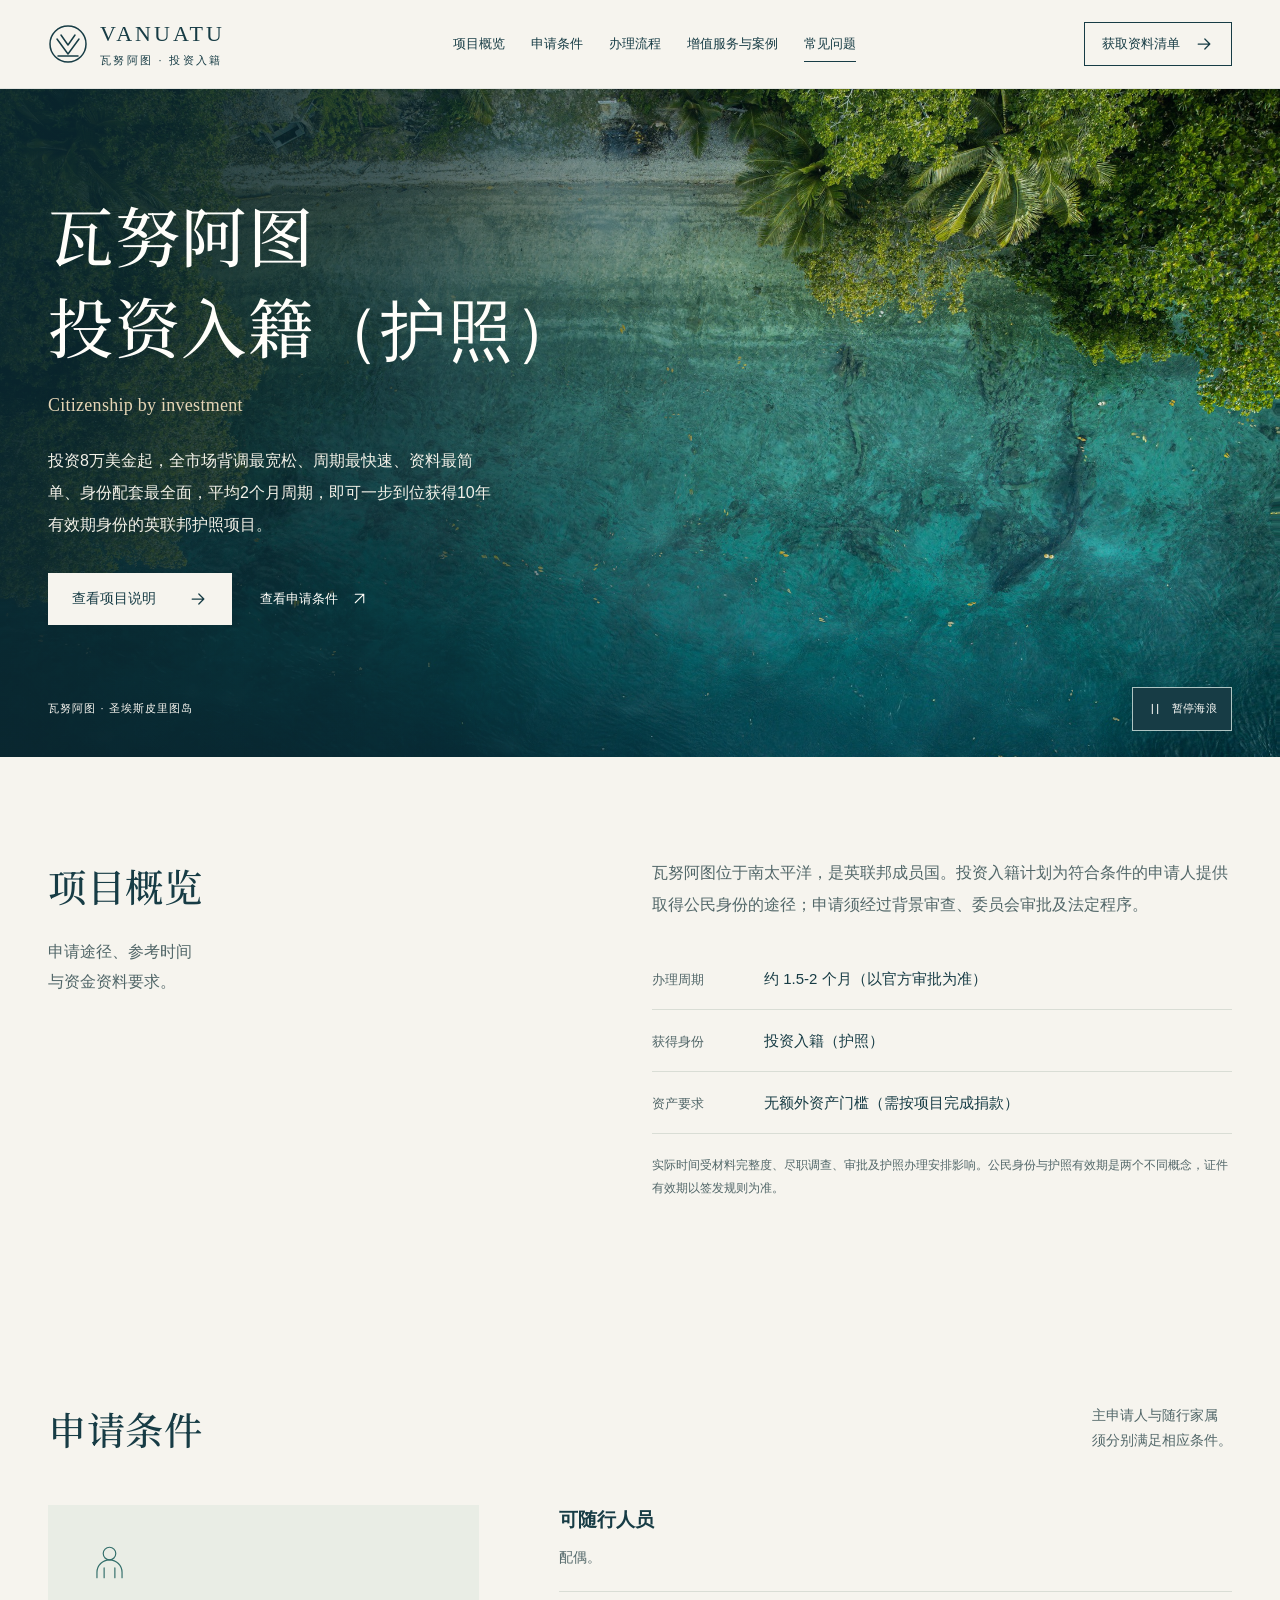
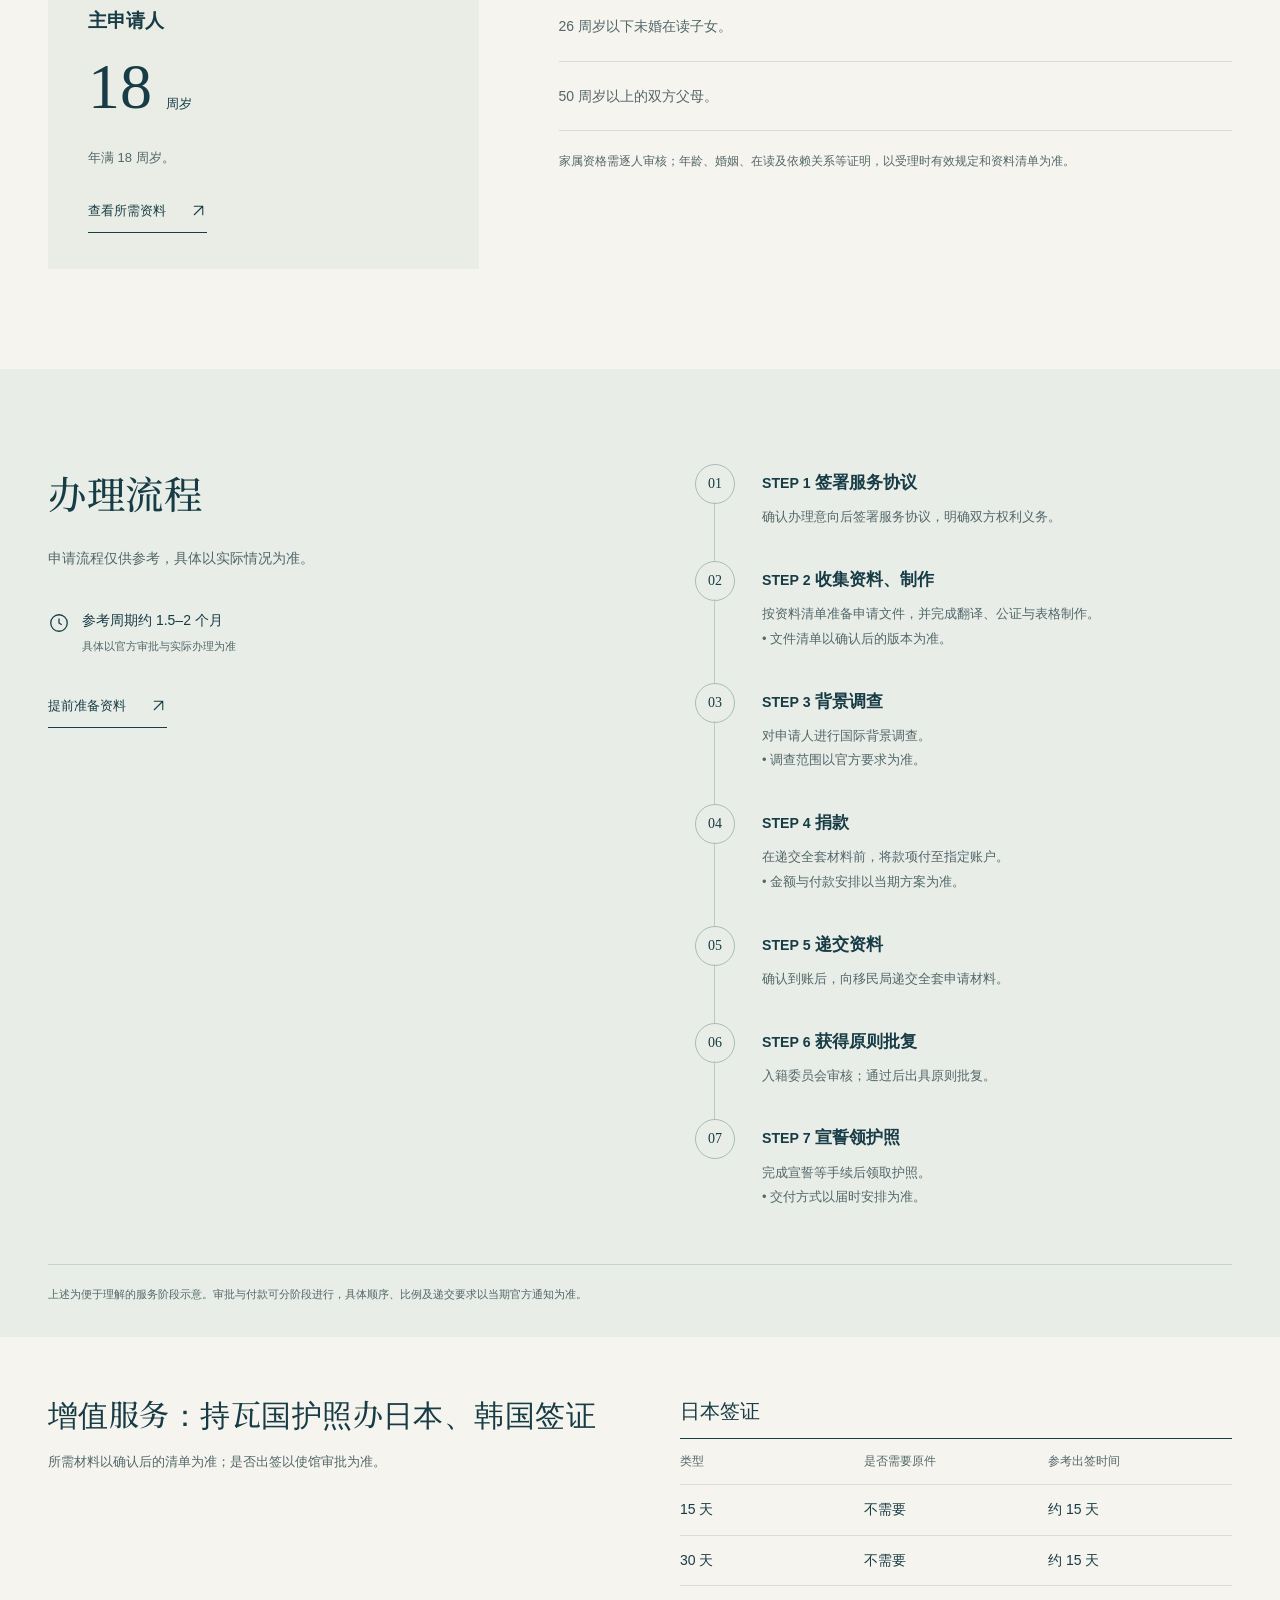
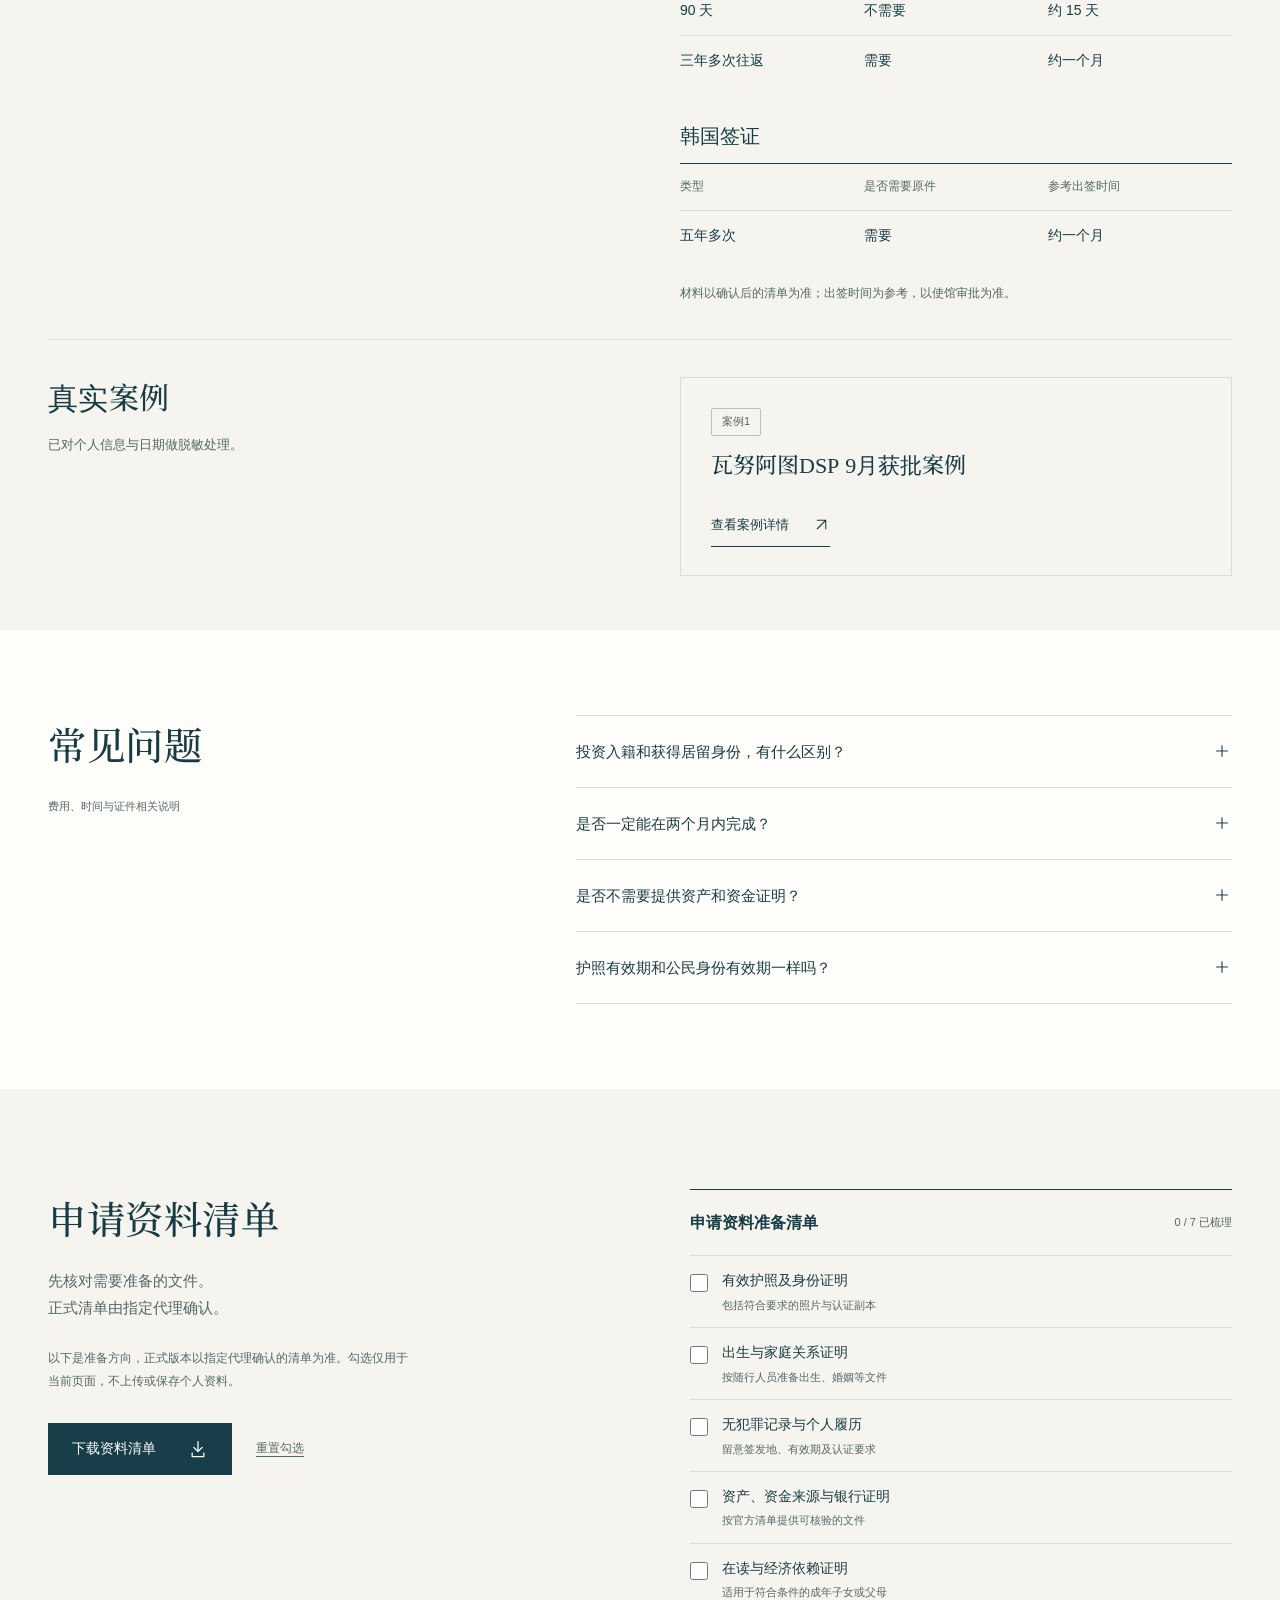
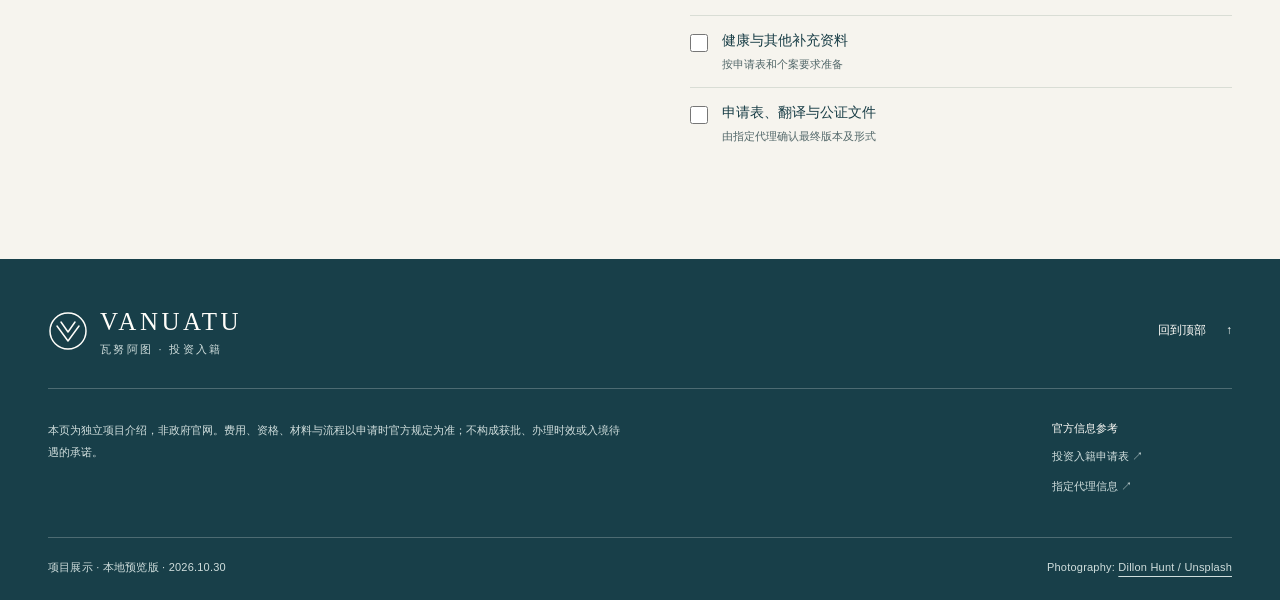
==== commit 7b6d87ad: "Update: visa services, real case 1, remove fees" ====
--- a/index.html
+++ b/index.html
@@ -4,17 +4,17 @@
   <meta charset="utf-8">
   <meta name="viewport" content="width=device-width, initial-scale=1">
   <title>瓦努阿图投资入籍（护照）</title>
-  <meta name="description" content="了解瓦努阿图投资入籍项目：申请条件、家庭随行、官方费用参考、七步办理流程与申请资料清单。所有申请以官方审查及当期要求为准。">
+  <meta name="description" content="了解瓦努阿图投资入籍项目：申请条件、家庭随行、七步办理流程与申请资料清单。所有申请以官方审查及当期要求为准。">
   <meta name="robots" content="noindex, nofollow">
   <meta name="theme-color" content="#183f49">
   <meta property="og:type" content="website">
   <meta property="og:locale" content="zh_CN">
-  <meta property="og:title" content="瓦努阿图投资入籍｜申请条件、费用与流程">
-  <meta property="og:description" content="从申请条件到家庭费用，从资料准备到宣誓领证，清晰了解瓦努阿图投资入籍。">
+  <meta property="og:title" content="瓦努阿图投资入籍｜申请条件与流程">
+  <meta property="og:description" content="从申请条件、资料准备到宣誓领证，清晰了解瓦努阿图投资入籍。">
   <meta property="og:image" content="assets/vanuatu-coast.jpg">
   <meta name="twitter:card" content="summary_large_image">
   <meta name="twitter:title" content="瓦努阿图投资入籍计划">
-  <meta name="twitter:description" content="申请条件、家庭费用参考与七步办理流程。">
+  <meta name="twitter:description" content="申请条件与七步办理流程。">
   <link rel="icon" type="image/svg+xml" href="assets/favicon.svg">
   <link rel="preload" as="image" href="assets/vanuatu-coast.jpg" fetchpriority="high">
   <link rel="preload" as="font" href="assets/noto-serif-sc.woff2" type="font/woff2" crossorigin>
@@ -22,7 +22,7 @@
   <link rel="stylesheet" href="motion.css">
   <script defer src="script.js"></script>
   <script defer src="ocean.js"></script>
-  <script type="application/ld+json">{"@context":"https://schema.org","@type":"WebPage","name":"瓦努阿图投资入籍项目介绍","inLanguage":"zh-CN","description":"申请条件、家庭费用参考、办理流程和资料清单。独立项目展示页面，非政府官网。","about":{"@type":"Thing","name":"Vanuatu Development Support Program"},"dateModified":"2026-10-30"}</script>
+  <script type="application/ld+json">{"@context":"https://schema.org","@type":"WebPage","name":"瓦努阿图投资入籍项目介绍","inLanguage":"zh-CN","description":"申请条件、办理流程和资料清单。独立项目展示页面，非政府官网。","about":{"@type":"Thing","name":"Vanuatu Development Support Program"},"dateModified":"2026-10-30"}</script>
 </head>
 <body>
   <a class="skip-link" href="#main">跳转到正文</a>
@@ -33,12 +33,12 @@
         <span><strong>VANUATU</strong><small>瓦努阿图 · 投资入籍</small></span>
       </a>
       <nav class="desktop-nav" aria-label="主导航">
-        <a href="#overview">项目概览</a><a href="#eligibility">申请条件</a><a href="#process">办理流程</a><a href="#services">配套与案例</a><a href="#faq">常见问题</a>
+        <a href="#overview">项目概览</a><a href="#eligibility">申请条件</a><a href="#process">办理流程</a><a href="#services">增值服务与案例</a><a href="#faq">常见问题</a>
       </nav>
       <a class="header-cta" href="#checklist">获取资料清单 <svg viewBox="0 0 24 24" aria-hidden="true"><path d="M5 12h14M13 6l6 6-6 6"/></svg></a>
       <button class="menu-toggle" aria-label="打开导航菜单" aria-expanded="false" aria-controls="mobile-nav"><svg viewBox="0 0 24 24" aria-hidden="true"><path d="M4 7h16M4 12h16M4 17h16"/></svg></button>
     </div>
-    <nav id="mobile-nav" class="mobile-nav" aria-label="手机导航" hidden><a href="#overview">项目概览</a><a href="#eligibility">申请条件</a><a href="#process">办理流程</a><a href="#services">配套与案例</a><a href="#faq">常见问题</a><a href="#checklist">获取资料清单</a></nav>
+    <nav id="mobile-nav" class="mobile-nav" aria-label="手机导航" hidden><a href="#overview">项目概览</a><a href="#eligibility">申请条件</a><a href="#process">办理流程</a><a href="#services">增值服务与案例</a><a href="#faq">常见问题</a><a href="#checklist">获取资料清单</a></nav>
   </header>
 
   <main id="main">
@@ -55,26 +55,21 @@
     </section>
 
     <section class="section overview container" id="overview" aria-labelledby="overview-title">
-      <div class="section-intro"><h2 id="overview-title">项目概览</h2><p class="intro-lead">申请途径、参考时间<br>与资金资料要求。</p><a class="text-link" href="#fees">了解家庭申请费用 <svg viewBox="0 0 24 24" aria-hidden="true"><path d="M6 18 18 6M6 6h12v12"/></svg></a></div>
+      <div class="section-intro"><h2 id="overview-title">项目概览</h2><p class="intro-lead">申请途径、参考时间<br>与资金资料要求。</p></div>
       <div class="overview-body"><p>瓦努阿图位于南太平洋，是英联邦成员国。投资入籍计划为符合条件的申请人提供取得公民身份的途径；申请须经过背景审查、委员会审批及法定程序。</p><dl class="project-facts"><div><dt>办理周期</dt><dd>约 1.5-2 个月（以官方审批为准）</dd></div><div><dt>获得身份</dt><dd>投资入籍（护照）</dd></div><div><dt>资产要求</dt><dd>无额外资产门槛（需按项目完成捐款）</dd></div></dl><p class="fine-print">实际时间受材料完整度、尽职调查、审批及护照办理安排影响。公民身份与护照有效期是两个不同概念，证件有效期以签发规则为准。</p></div>
     </section>
-
-    <section class="fees-section" id="fees" aria-labelledby="fees-title"><div class="container fees-layout">
-      <div class="fees-copy"><h2 id="fees-title">申请费用</h2><p>选择家庭构成，查看官方列示的基础金额。<br>其他适用费用另计。</p><div class="fee-selector" role="group" aria-label="选择家庭构成"><button type="button" class="fee-choice active" data-plan="single" aria-pressed="true">单人申请</button><button type="button" class="fee-choice" data-plan="couple" aria-pressed="false">夫妻同行</button><button type="button" class="fee-choice" data-plan="three" aria-pressed="false">三口之家</button><button type="button" class="fee-choice" data-plan="four" aria-pressed="false">四口之家</button></div><a class="source-link" href="https://vancitizenship.gov.vu/index.php/citizenship/fees-and-charges" target="_blank" rel="noopener noreferrer">查看官方收费依据 <svg viewBox="0 0 24 24" aria-hidden="true"><path d="M6 18 18 6M6 6h12v12"/></svg></a></div>
-      <div class="fee-result" aria-live="polite" aria-atomic="true"><p id="fee-plan-label" class="fee-plan-label">主申请人 1 位</p><p class="fee-value"><span class="currency">US$</span><span id="fee-amount">130,000</span></p><p class="fee-unit">美元 · 官方所列基础金额</p><div class="fee-divider"></div><p class="fee-extra"><span>FIU 尽职调查费</span><strong>另列 US$5,000</strong></p><p class="fee-note">不含其他可能适用的代理服务、护照、翻译、公证等费用；最终总费用及缴费单位须以书面方案确认。额外家属需单独核算。</p></div>
-    </div></section>
 
     <section class="section container" id="eligibility" aria-labelledby="eligibility-title"><div class="section-heading"><h2 id="eligibility-title">申请条件</h2><p>主申请人与随行家属<br>须分别满足相应条件。</p></div><div class="eligibility-layout"><article class="primary-applicant"><svg viewBox="0 0 48 48" aria-hidden="true"><circle cx="24" cy="14" r="7"/><path d="M10 41v-6a14 14 0 0 1 28 0v6M18 41V30M30 41V30"/></svg><h3>主申请人</h3><p class="age">18<span>周岁</span></p><p>年满 18 周岁。</p><a class="text-link" href="#checklist">查看所需资料 <svg viewBox="0 0 24 24" aria-hidden="true"><path d="M6 18 18 6M6 6h12v12"/></svg></a></article><div class="family-list"><article><div class="family-label"><h3>可随行人员</h3></div><p>配偶。</p></article><article><p>26 周岁以下未婚在读子女。</p></article><article><p>50 周岁以上的双方父母。</p></article><p class="fine-print">家属资格需逐人审核；年龄、婚姻、在读及依赖关系等证明，以受理时有效规定和资料清单为准。</p></div></div></section>
 
     <section class="process-section" id="process" aria-labelledby="process-title"><div class="container process-layout"><div class="process-intro"><h2 id="process-title">办理流程</h2><p>申请流程仅供参考，具体以实际情况为准。</p><div class="process-note"><svg viewBox="0 0 24 24" aria-hidden="true"><circle cx="12" cy="12" r="9"/><path d="M12 7v5l3 2"/></svg><p>参考周期约 1.5–2 个月<br><small>具体以官方审批与实际办理为准</small></p></div><a class="text-link" href="#checklist">提前准备资料 <svg viewBox="0 0 24 24" aria-hidden="true"><path d="M6 18 18 6M6 6h12v12"/></svg></a></div><ol class="steps"><li><span class="step-number">01</span><div><h3><small>STEP 1</small> 签署服务协议</h3><p>确认办理意向后签署服务协议，明确双方权利义务。</p></div></li><li><span class="step-number">02</span><div><h3><small>STEP 2</small> 收集资料、制作</h3><p>按资料清单准备申请文件，并完成翻译、公证与表格制作。</p><p>• 文件清单以确认后的版本为准。</p></div></li><li><span class="step-number">03</span><div><h3><small>STEP 3</small> 背景调查</h3><p>对申请人进行国际背景调查。</p><p>• 调查范围以官方要求为准。</p></div></li><li><span class="step-number">04</span><div><h3><small>STEP 4</small> 捐款</h3><p>在递交全套材料前，将款项付至指定账户。</p><p>• 金额与付款安排以当期方案为准。</p></div></li><li><span class="step-number">05</span><div><h3><small>STEP 5</small> 递交资料</h3><p>确认到账后，向移民局递交全套申请材料。</p></div></li><li><span class="step-number">06</span><div><h3><small>STEP 6</small> 获得原则批复</h3><p>入籍委员会审核；通过后出具原则批复。</p></div></li><li><span class="step-number">07</span><div><h3><small>STEP 7</small> 宣誓领护照</h3><p>完成宣誓等手续后领取护照。</p><p>• 交付方式以届时安排为准。</p></div></li></ol></div><p class="container process-footnote">上述为便于理解的服务阶段示意。审批与付款可分阶段进行，具体顺序、比例及递交要求以当期官方通知为准。</p></section>
 
-    <section class="section container reserved-section" id="services" aria-labelledby="services-title"><div class="reserved-row"><div><h2 id="services-title">配套服务</h2><p>服务范围与收费标准确认后更新。</p></div><div class="reserved-content"><span class="status-label">待补充</span><p>服务内容、提供方与具体费用尚待确认。</p><a class="text-link" href="#checklist">先了解申请资料 <svg viewBox="0 0 24 24" aria-hidden="true"><path d="M6 18 18 6M6 6h12v12"/></svg></a></div></div><div class="reserved-row" id="cases"><div><h2>最新案例</h2><p>经授权、核实并完成隐私处理后发布。</p></div><div class="reserved-content"><span class="status-label">暂无公开案例</span><p>此处保留案例板块，不展示未经核实的办理记录。</p></div></div></section>
+    <section class="section container reserved-section" id="services" aria-labelledby="services-title"><div class="reserved-row"><div><h2 id="services-title">增值服务：持瓦国护照办日本、韩国签证</h2><p>所需材料以确认后的清单为准；是否出签以使馆审批为准。</p></div><div class="reserved-content visa-content"><h3>日本签证</h3><table class="visa-table"><thead><tr><th scope="col">类型</th><th scope="col">是否需要原件</th><th scope="col">参考出签时间</th></tr></thead><tbody><tr><td>15 天</td><td>不需要</td><td>约 15 天</td></tr><tr><td>30 天</td><td>不需要</td><td>约 15 天</td></tr><tr><td>90 天</td><td>不需要</td><td>约 15 天</td></tr><tr><td>三年多次往返</td><td>需要</td><td>约一个月</td></tr></tbody></table><h3>韩国签证</h3><table class="visa-table"><thead><tr><th scope="col">类型</th><th scope="col">是否需要原件</th><th scope="col">参考出签时间</th></tr></thead><tbody><tr><td>五年多次</td><td>需要</td><td>约一个月</td></tr></tbody></table><p class="fine-print">材料以确认后的清单为准；出签时间为参考，以使馆审批为准。</p></div></div><div class="reserved-row" id="cases"><div><h2>真实案例</h2><p>已对个人信息与日期做脱敏处理。</p></div><div class="reserved-content"><a class="case-card" href="case-1.html"><span class="status-label">案例1</span><h3>瓦努阿图DSP 9月获批案例</h3><span class="text-link">查看案例详情 <svg viewBox="0 0 24 24" aria-hidden="true"><path d="M6 18 18 6M6 6h12v12"/></svg></span></a></div></div></section>
 
-    <section class="faq-section" id="faq" aria-labelledby="faq-title"><div class="container faq-layout"><div><h2 id="faq-title">常见问题</h2><span class="faq-count">费用、时间与证件相关说明</span></div><div class="faq-list"><details><summary>投资入籍和获得居留身份，有什么区别？<svg viewBox="0 0 24 24" aria-hidden="true"><path d="M5 12h14M12 5v14"/></svg></summary><div class="faq-answer"><p>本项目属于公民身份申请。完成法定程序并获批后取得公民身份，再按规定办理护照。居留许可则是允许在某地居住的资格，两者不同；任何申请均不保证获批。</p></div></details><details><summary>为什么这里的单人参考费用是 13 万美元？<svg viewBox="0 0 24 24" aria-hidden="true"><path d="M5 12h14M12 5v14"/></svg></summary><div class="faq-answer"><p>瓦努阿图公民署官方收费页列明单人金额为 130,000 美元，并单列 FIU 尽职调查费。较低的政府分配金额不能直接视为申请人的完整报价。签约前应确认适用项目、家属构成和逐项总费用。</p><a href="https://vancitizenship.gov.vu/index.php/citizenship/fees-and-charges" target="_blank" rel="noopener noreferrer">查看官方收费页面 ↗</a></div></details><details><summary>是否一定能在两个月内完成？<svg viewBox="0 0 24 24" aria-hidden="true"><path d="M5 12h14M12 5v14"/></svg></summary><div class="faq-answer"><p>不能保证。约 1.5–2 个月是项目方提供的规划参考，并非官方承诺；资料补正、尽调、委员会审查、宣誓和护照手续都可能影响时间。请为实际办理预留弹性。</p></div></details><details><summary>是否不需要提供资产和资金证明？<svg viewBox="0 0 24 24" aria-hidden="true"><path d="M5 12h14M12 5v14"/></svg></summary><div class="faq-answer"><p>仍需准备。官方投资申请表的清单包括资产报告、银行资信及工作证明等材料。具体证明形式与要求由当期申请规则及个案审核决定。</p><a href="https://vancitizenship.gov.vu/images/forms/Investment%20Program%20Form.pdf" target="_blank" rel="noopener noreferrer">查看官方投资申请表 ↗</a></div></details><details><summary>护照有效期和公民身份有效期一样吗？<svg viewBox="0 0 24 24" aria-hidden="true"><path d="M5 12h14M12 5v14"/></svg></summary><div class="faq-answer"><p>不一样。护照是有有效期的旅行证件，公民身份依国籍法律认定。证件到期后的换发、有效年限与采集要求，应以实际签发规则为准。赴其他国家的入境要求也需另行核查。</p></div></details></div></div></section>
+    <section class="faq-section" id="faq" aria-labelledby="faq-title"><div class="container faq-layout"><div><h2 id="faq-title">常见问题</h2><span class="faq-count">费用、时间与证件相关说明</span></div><div class="faq-list"><details><summary>投资入籍和获得居留身份，有什么区别？<svg viewBox="0 0 24 24" aria-hidden="true"><path d="M5 12h14M12 5v14"/></svg></summary><div class="faq-answer"><p>本项目属于公民身份申请。完成法定程序并获批后取得公民身份，再按规定办理护照。居留许可则是允许在某地居住的资格，两者不同；任何申请均不保证获批。</p></div></details><details><summary>是否一定能在两个月内完成？<svg viewBox="0 0 24 24" aria-hidden="true"><path d="M5 12h14M12 5v14"/></svg></summary><div class="faq-answer"><p>不能保证。约 1.5–2 个月是项目方提供的规划参考，并非官方承诺；资料补正、尽调、委员会审查、宣誓和护照手续都可能影响时间。请为实际办理预留弹性。</p></div></details><details><summary>是否不需要提供资产和资金证明？<svg viewBox="0 0 24 24" aria-hidden="true"><path d="M5 12h14M12 5v14"/></svg></summary><div class="faq-answer"><p>仍需准备。官方投资申请表的清单包括资产报告、银行资信及工作证明等材料。具体证明形式与要求由当期申请规则及个案审核决定。</p><a href="https://vancitizenship.gov.vu/images/forms/Investment%20Program%20Form.pdf" target="_blank" rel="noopener noreferrer">查看官方投资申请表 ↗</a></div></details><details><summary>护照有效期和公民身份有效期一样吗？<svg viewBox="0 0 24 24" aria-hidden="true"><path d="M5 12h14M12 5v14"/></svg></summary><div class="faq-answer"><p>不一样。护照是有有效期的旅行证件，公民身份依国籍法律认定。证件到期后的换发、有效年限与采集要求，应以实际签发规则为准。赴其他国家的入境要求也需另行核查。</p></div></details></div></div></section>
 
     <section class="section container checklist-section" id="checklist" aria-labelledby="checklist-title"><div class="checklist-intro"><h2 id="checklist-title">申请资料清单</h2><p>先核对需要准备的文件。<br>正式清单由指定代理确认。</p><p class="fine-print">以下是准备方向，正式版本以指定代理确认的清单为准。勾选仅用于当前页面，不上传或保存个人资料。</p><div class="checklist-actions"><button class="button button-dark" id="download-checklist" type="button">下载资料清单 <svg viewBox="0 0 24 24" aria-hidden="true"><path d="M12 3v12M7 10l5 5 5-5M5 17v4h14v-4"/></svg></button><button class="reset-button" id="reset-checklist" type="button">重置勾选</button></div><p id="download-status" class="action-status" role="status"></p></div><div class="checklist-panel"><div class="checklist-heading"><h3>申请资料准备清单</h3><span id="checklist-count" aria-live="polite">0 / 7 已梳理</span></div><div class="checklist-items"><label><input type="checkbox" value="有效护照及身份证明"><span>有效护照及身份证明<small>包括符合要求的照片与认证副本</small></span></label><label><input type="checkbox" value="出生与家庭关系证明"><span>出生与家庭关系证明<small>按随行人员准备出生、婚姻等文件</small></span></label><label><input type="checkbox" value="无犯罪记录与个人履历"><span>无犯罪记录与个人履历<small>留意签发地、有效期及认证要求</small></span></label><label><input type="checkbox" value="资产、资金来源与银行证明"><span>资产、资金来源与银行证明<small>按官方清单提供可核验的文件</small></span></label><label><input type="checkbox" value="在读与经济依赖证明"><span>在读与经济依赖证明<small>适用于符合条件的成年子女或父母</small></span></label><label><input type="checkbox" value="健康与其他补充资料"><span>健康与其他补充资料<small>按申请表和个案要求准备</small></span></label><label><input type="checkbox" value="申请表、翻译与公证文件"><span>申请表、翻译与公证文件<small>由指定代理确认最终版本及形式</small></span></label></div></div></section>
   </main>
 
-  <footer class="site-footer"><div class="container"><div class="footer-top"><a class="brand footer-brand" href="#top"><svg class="brand-mark" viewBox="0 0 40 40" fill="none" aria-hidden="true"><circle cx="20" cy="20" r="18" stroke="currentColor"/><path d="M9 15l11 15 11-15M13 11l7 10 7-10" stroke="currentColor" stroke-width="1.5"/></svg><span><strong>VANUATU</strong><small>瓦努阿图 · 投资入籍</small></span></a><a class="back-top" href="#top">回到顶部 <span aria-hidden="true">↑</span></a></div><div class="footer-info"><p>本页为独立项目介绍，非政府官网。费用、资格、材料与流程以申请时官方规定为准；不构成获批、办理时效或入境待遇的承诺。</p><div class="footer-sources"><span>官方信息参考</span><a href="https://vancitizenship.gov.vu/index.php/citizenship/fees-and-charges" target="_blank" rel="noopener noreferrer">公民署收费说明 ↗</a><a href="https://vancitizenship.gov.vu/images/forms/Investment%20Program%20Form.pdf" target="_blank" rel="noopener noreferrer">投资入籍申请表 ↗</a><a href="https://vancitizenship.gov.vu/index.php/about-us/designated-agents" target="_blank" rel="noopener noreferrer">指定代理信息 ↗</a></div></div><div class="footer-bottom"><span>项目展示 · 本地预览版 · 2026.10.30</span><span>Photography: <a href="https://unsplash.com/photos/5bvIetoTddk" target="_blank" rel="noopener noreferrer">Dillon Hunt / Unsplash</a></span></div></div></footer>
+  <footer class="site-footer"><div class="container"><div class="footer-top"><a class="brand footer-brand" href="#top"><svg class="brand-mark" viewBox="0 0 40 40" fill="none" aria-hidden="true"><circle cx="20" cy="20" r="18" stroke="currentColor"/><path d="M9 15l11 15 11-15M13 11l7 10 7-10" stroke="currentColor" stroke-width="1.5"/></svg><span><strong>VANUATU</strong><small>瓦努阿图 · 投资入籍</small></span></a><a class="back-top" href="#top">回到顶部 <span aria-hidden="true">↑</span></a></div><div class="footer-info"><p>本页为独立项目介绍，非政府官网。费用、资格、材料与流程以申请时官方规定为准；不构成获批、办理时效或入境待遇的承诺。</p><div class="footer-sources"><span>官方信息参考</span><a href="https://vancitizenship.gov.vu/images/forms/Investment%20Program%20Form.pdf" target="_blank" rel="noopener noreferrer">投资入籍申请表 ↗</a><a href="https://vancitizenship.gov.vu/index.php/about-us/designated-agents" target="_blank" rel="noopener noreferrer">指定代理信息 ↗</a></div></div><div class="footer-bottom"><span>项目展示 · 本地预览版 · 2026.10.30</span><span>Photography: <a href="https://unsplash.com/photos/5bvIetoTddk" target="_blank" rel="noopener noreferrer">Dillon Hunt / Unsplash</a></span></div></div></footer>
 </body>
 </html>
--- a/styles.css
+++ b/styles.css
@@ -9,3 +9,4 @@
 @media(prefers-reduced-motion:reduce){html{scroll-behavior:auto}*,*:before,*:after{animation:none!important;transition:none!important}.hero-content{filter:none;transform:none}}
 @media print{.site-header,.hero-actions,.hero-foot,.menu-toggle,.checklist-actions,.site-footer,.source-link{display:none!important}body{background:#fff;color:#000;font-size:11pt}.container{width:100%;max-width:none}.hero{min-height:0;background:#fff;color:#000;padding:0}.hero-image,.hero-shade{display:none}.hero-content{padding:0 0 25px;color:#000}.hero h1{font-size:28pt;color:#000}.hero-title-en,.hero-content>p{color:#333}.section,.fees-section,.process-section,.faq-section{padding:25px 0}.fees-section{background:#fff;color:#000}.fees-copy>p,.fee-note,.fee-unit,.fee-plan-label{color:#333}.fee-result{border-color:#ccc}.fee-selector{display:none}.overview,.fees-layout,.eligibility-layout,.process-layout,.faq-layout,.checklist-section{gap:30px}.process-intro{position:static}.steps li,.family-list article,.reserved-row{break-inside:avoid}.fee-value{font-size:32pt}a{color:#000}.primary-applicant{background:#f5f5f5}.faq-answer{display:block!important}.checklist-items small,.fine-print{color:#333}}
 
+.visa-content h3{font-family:var(--serif);font-weight:500;font-size:20px;margin:0 0 12px}.visa-content h3:not(:first-child){margin-top:34px}.visa-table{width:100%;table-layout:fixed;border-collapse:collapse;font-size:14px}.visa-table th,.visa-table td{text-align:left;padding:12px 10px 12px 0;border-top:1px solid var(--line)}.visa-table thead th{font-size:12px;color:var(--muted);font-weight:500;border-top:1px solid var(--ink)}.visa-content .fine-print{margin-top:22px}.case-card{display:block;border:1px solid var(--line);padding:28px 30px;transition:background .2s,border-color .2s}.case-card:hover{background:var(--white);border-color:var(--ink)}.case-card h3{font-family:var(--serif);font-weight:500;font-size:22px;margin:10px 0 14px}.case-page .case-hero{padding-block:80px 40px}.case-hero h1{font-size:clamp(32px,4vw,52px);line-height:1.4}.case-back{display:inline-flex;min-height:44px;align-items:center;font-size:13px;text-decoration:underline;margin-bottom:24px}.case-timeline{list-style:none;padding:0;margin:0;border-top:1px solid var(--ink)}.case-timeline li{display:grid;grid-template-columns:150px 1fr;gap:20px;padding:18px 0;border-bottom:1px solid var(--line);font-size:16px}.case-timeline time{font-family:var(--serif);color:var(--sea)}.case-docs{display:grid;grid-template-columns:repeat(auto-fill,minmax(260px,1fr));gap:28px}.case-docs figure{margin:0}.case-docs img{width:100%;height:auto;display:block;border:1px solid var(--line);background:var(--white)}.case-docs figcaption{font-size:13px;color:var(--muted);margin-top:10px}@media(max-width:760px){.case-timeline li{grid-template-columns:110px 1fr;gap:12px;font-size:14px}.case-card{padding:22px}.visa-table{font-size:13px}}
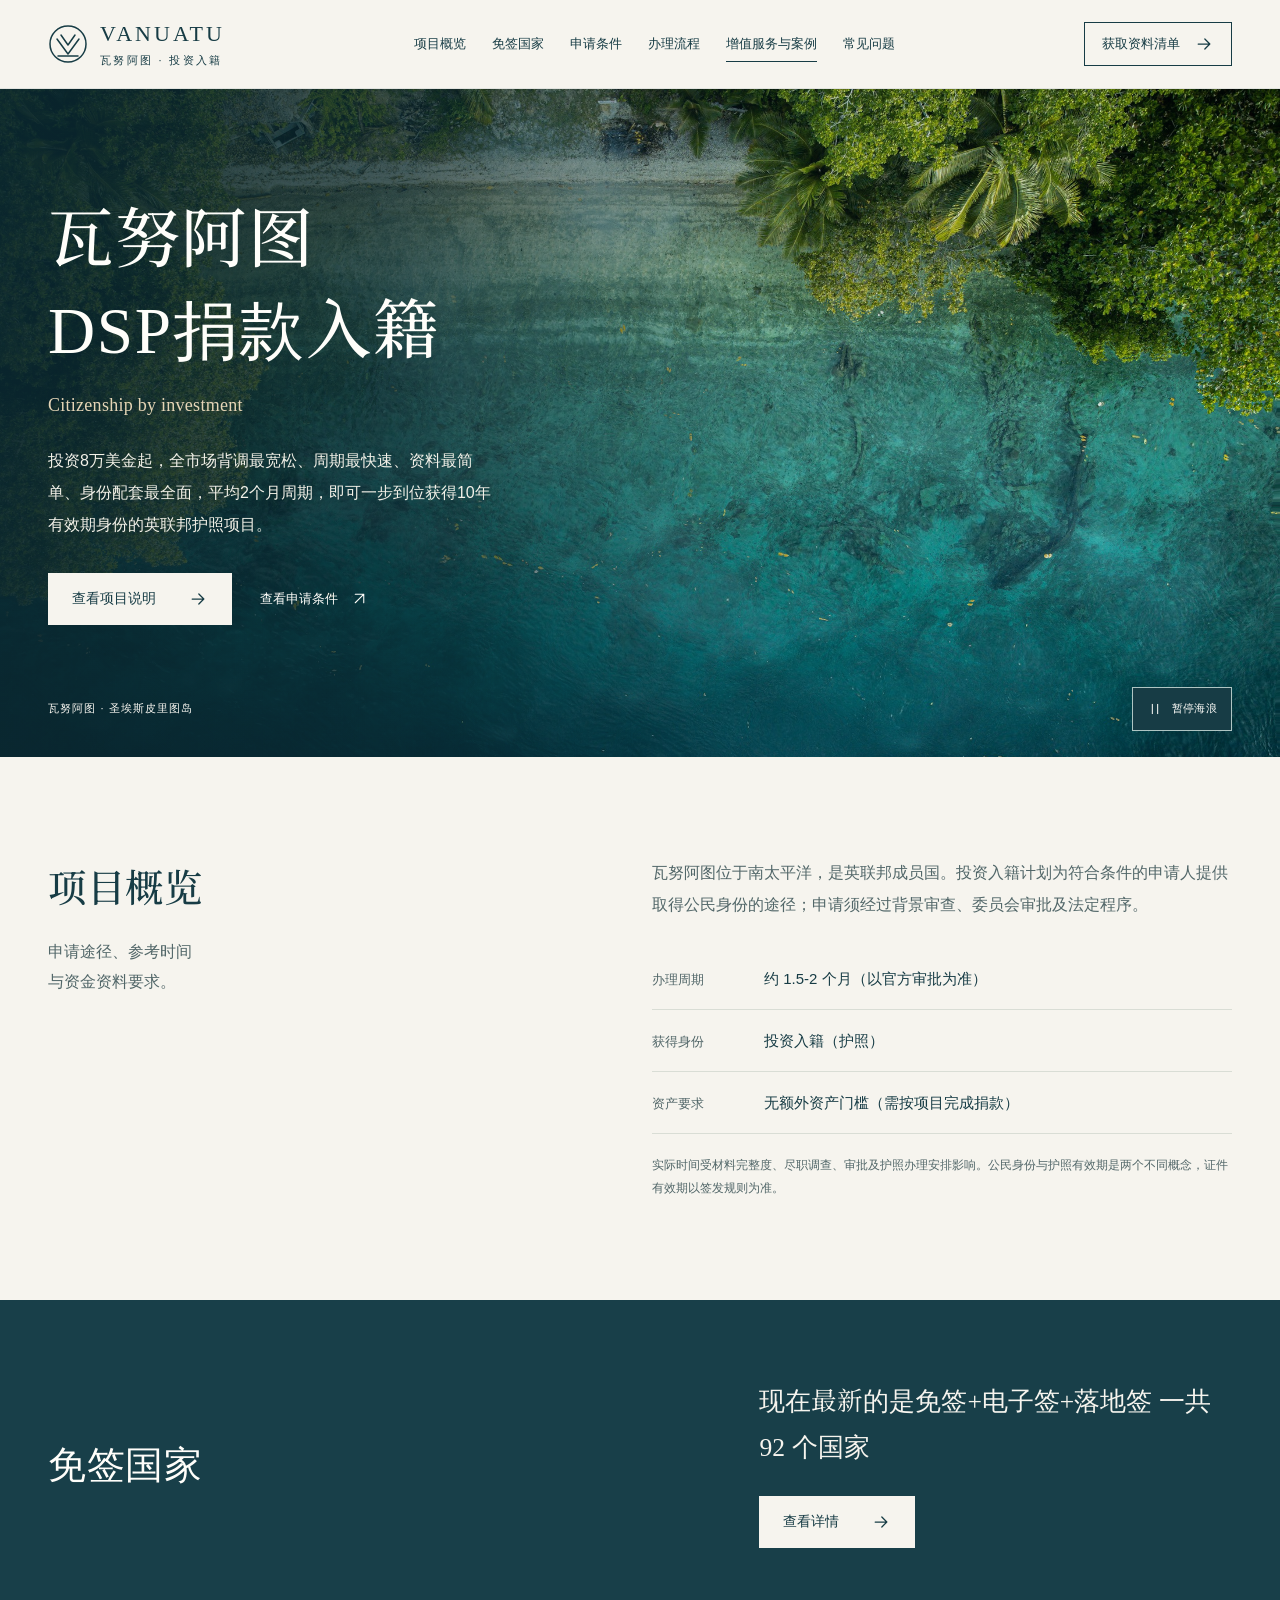
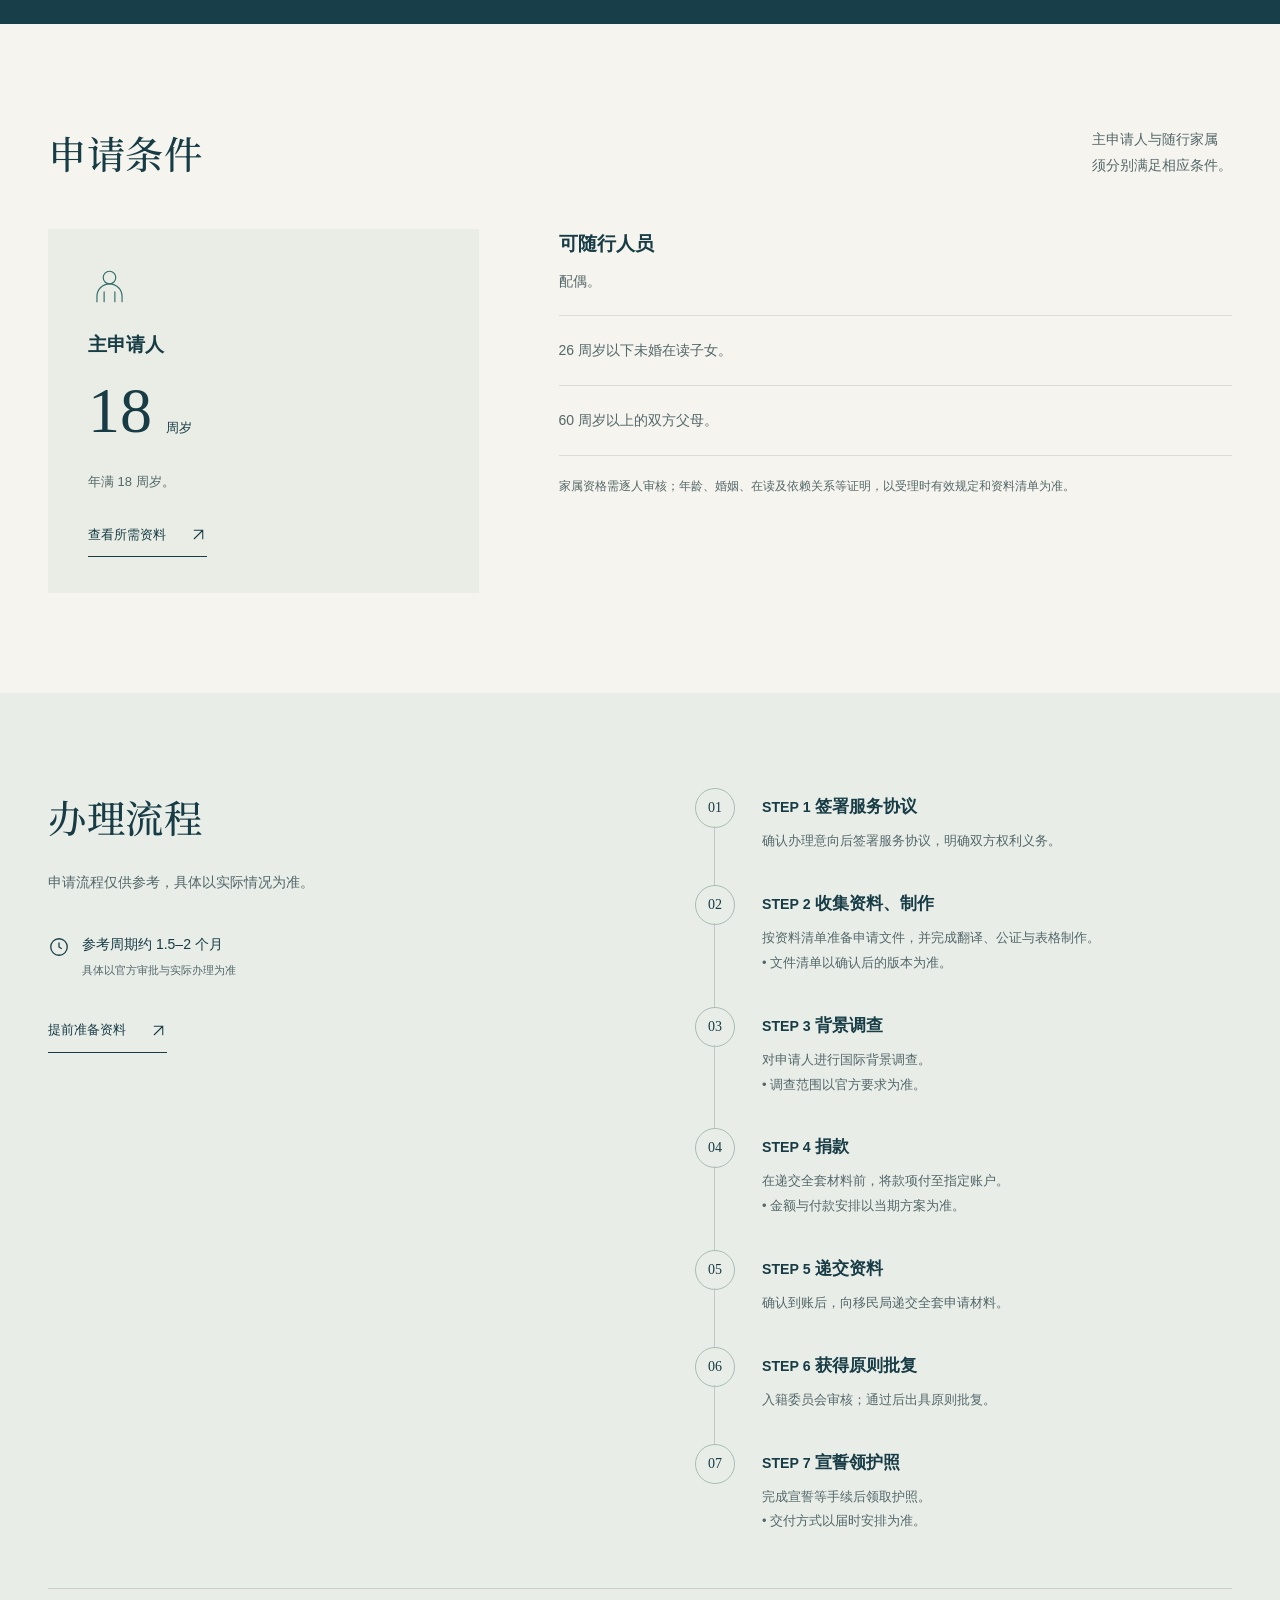
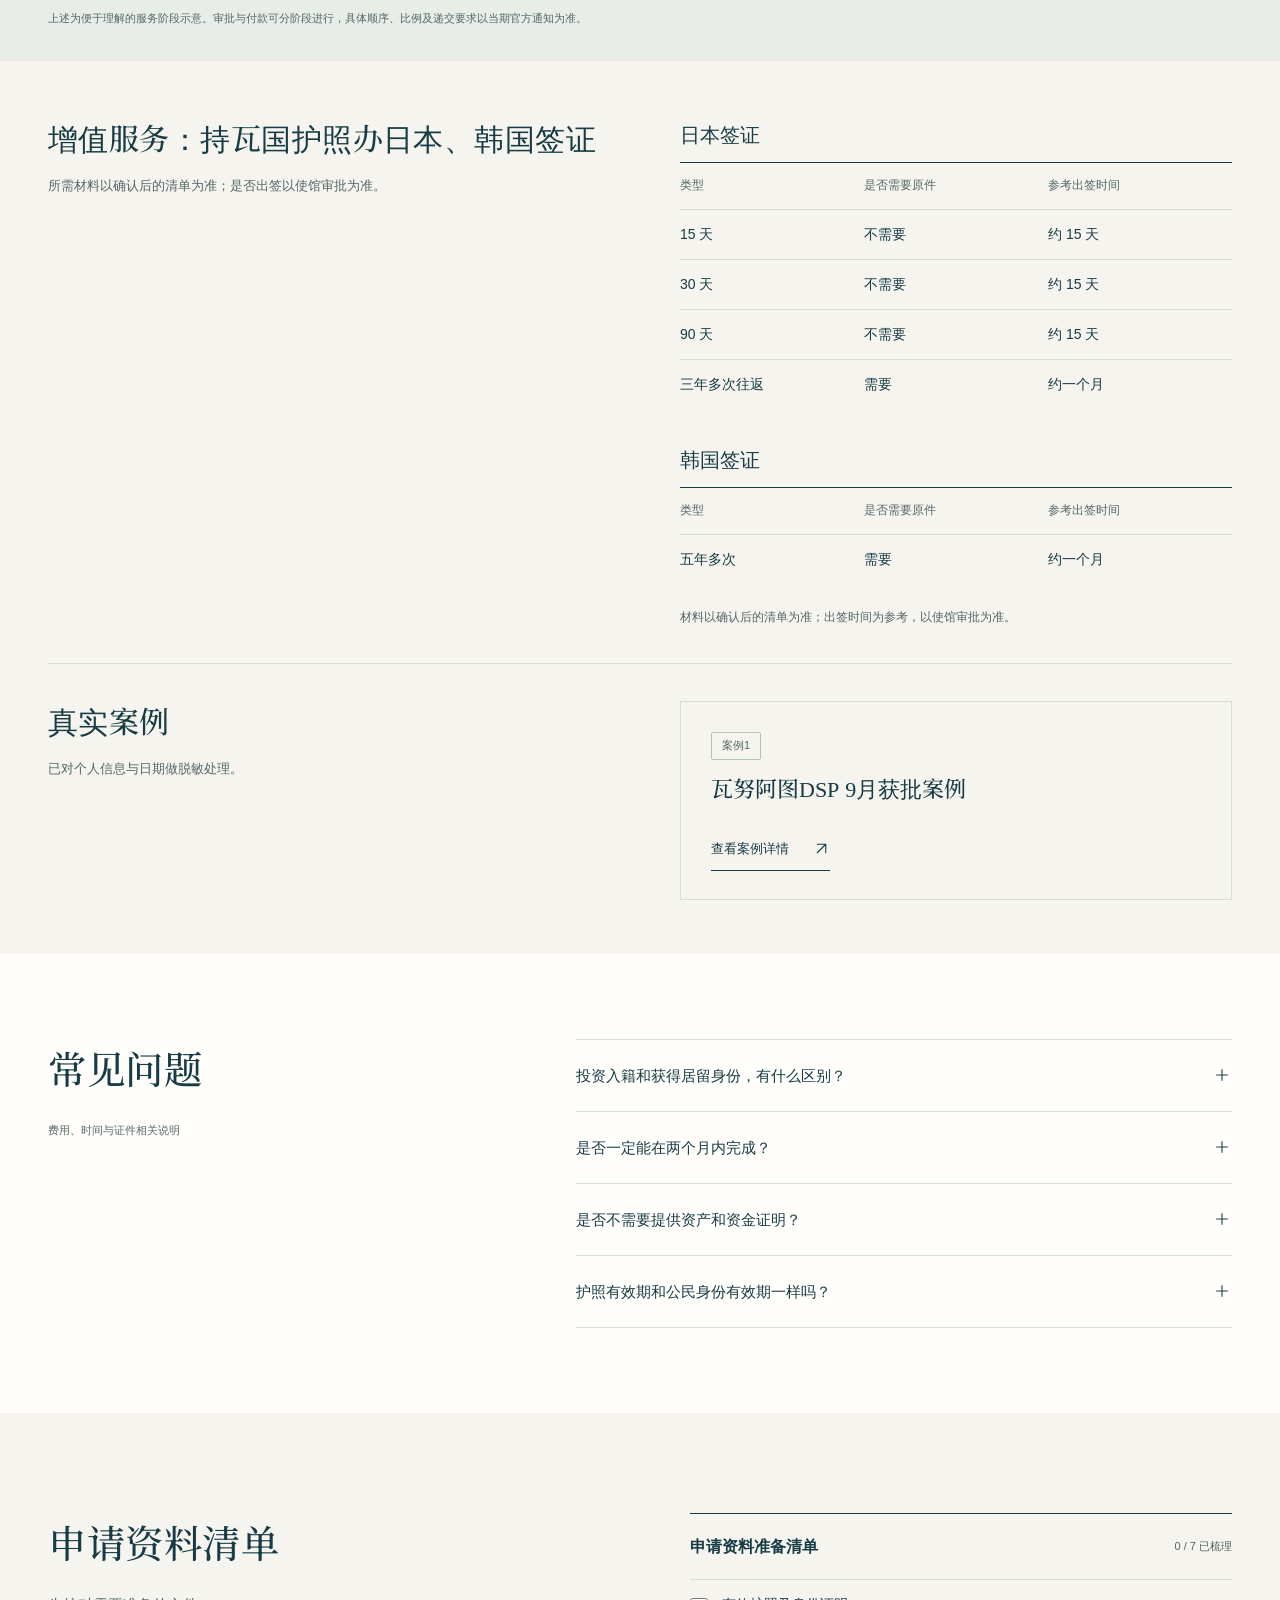
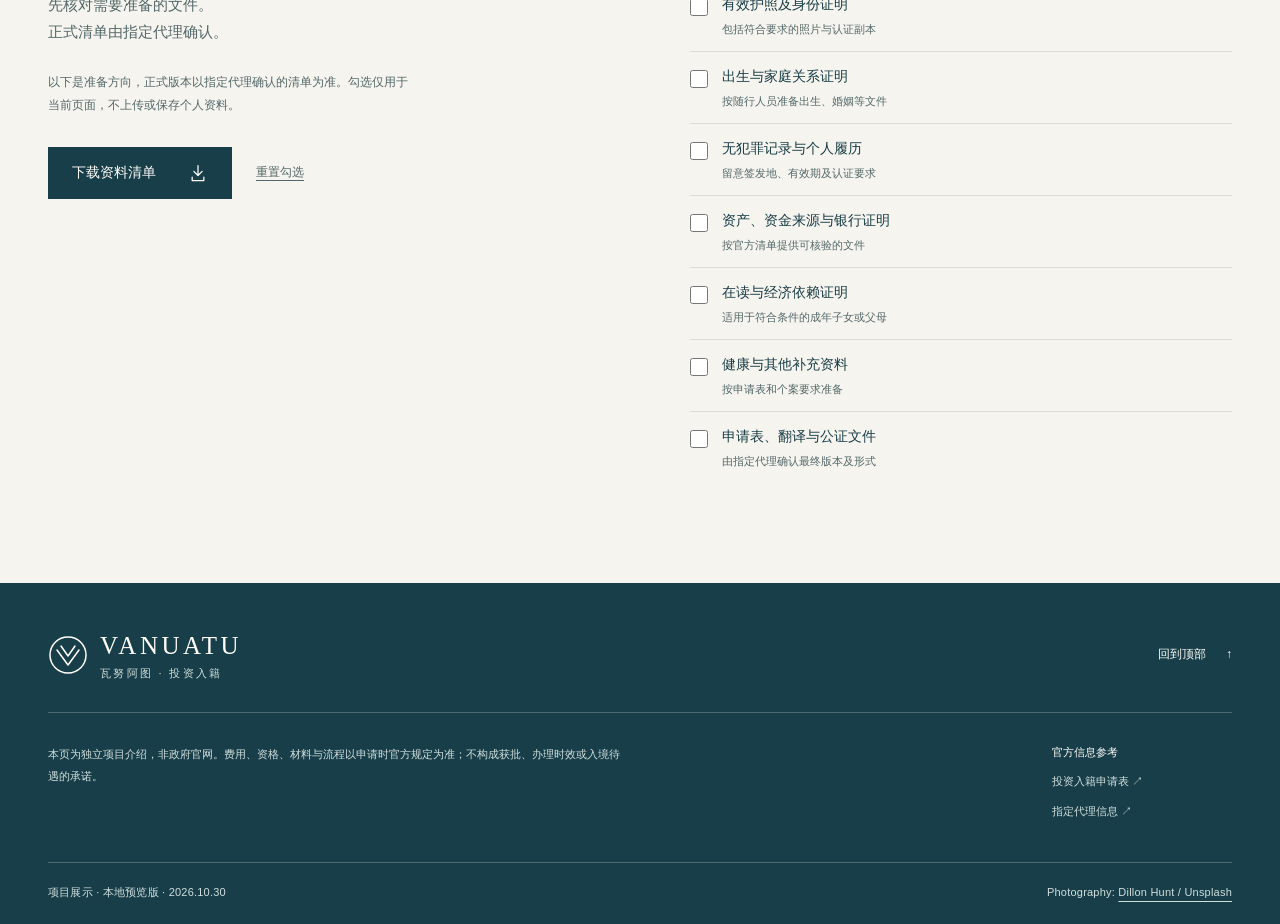
==== commit b8da6e9c: "Round 2 update" ====
--- a/index.html
+++ b/index.html
@@ -3,7 +3,7 @@
 <head>
   <meta charset="utf-8">
   <meta name="viewport" content="width=device-width, initial-scale=1">
-  <title>瓦努阿图投资入籍（护照）</title>
+  <title>瓦努阿图 DSP捐款入籍</title>
   <meta name="description" content="了解瓦努阿图投资入籍项目：申请条件、家庭随行、七步办理流程与申请资料清单。所有申请以官方审查及当期要求为准。">
   <meta name="robots" content="noindex, nofollow">
   <meta name="theme-color" content="#183f49">
@@ -33,12 +33,12 @@
         <span><strong>VANUATU</strong><small>瓦努阿图 · 投资入籍</small></span>
       </a>
       <nav class="desktop-nav" aria-label="主导航">
-        <a href="#overview">项目概览</a><a href="#eligibility">申请条件</a><a href="#process">办理流程</a><a href="#services">增值服务与案例</a><a href="#faq">常见问题</a>
+        <a href="#overview">项目概览</a><a href="#visa-free">免签国家</a><a href="#eligibility">申请条件</a><a href="#process">办理流程</a><a href="#services">增值服务与案例</a><a href="#faq">常见问题</a>
       </nav>
       <a class="header-cta" href="#checklist">获取资料清单 <svg viewBox="0 0 24 24" aria-hidden="true"><path d="M5 12h14M13 6l6 6-6 6"/></svg></a>
       <button class="menu-toggle" aria-label="打开导航菜单" aria-expanded="false" aria-controls="mobile-nav"><svg viewBox="0 0 24 24" aria-hidden="true"><path d="M4 7h16M4 12h16M4 17h16"/></svg></button>
     </div>
-    <nav id="mobile-nav" class="mobile-nav" aria-label="手机导航" hidden><a href="#overview">项目概览</a><a href="#eligibility">申请条件</a><a href="#process">办理流程</a><a href="#services">增值服务与案例</a><a href="#faq">常见问题</a><a href="#checklist">获取资料清单</a></nav>
+    <nav id="mobile-nav" class="mobile-nav" aria-label="手机导航" hidden><a href="#overview">项目概览</a><a href="#visa-free">免签国家</a><a href="#eligibility">申请条件</a><a href="#process">办理流程</a><a href="#services">增值服务与案例</a><a href="#faq">常见问题</a><a href="#checklist">获取资料清单</a></nav>
   </header>
 
   <main id="main">
@@ -47,7 +47,7 @@
       <canvas class="ocean-canvas" id="ocean" aria-hidden="true" data-state="loading"></canvas>
       <div class="hero-shade"></div>
       <div class="container hero-content">
-        <h1 id="hero-title">瓦努阿图<br>投资入籍（护照）<span class="hero-title-en" lang="en">Citizenship by investment</span></h1>
+        <h1 id="hero-title">瓦努阿图<br>DSP捐款入籍<span class="hero-title-en" lang="en">Citizenship by investment</span></h1>
         <p>投资8万美金起，全市场背调最宽松、周期最快速、资料最简单、身份配套最全面，平均2个月周期，即可一步到位获得10年有效期身份的英联邦护照项目。</p>
         <div class="hero-actions"><a class="button button-light" href="#overview">查看项目说明 <svg viewBox="0 0 24 24" aria-hidden="true"><path d="M5 12h14M13 6l6 6-6 6"/></svg></a><a class="hero-text-link" href="#eligibility">查看申请条件 <svg viewBox="0 0 24 24" aria-hidden="true"><path d="M6 18 18 6M6 6h12v12"/></svg></a></div>
       </div>
@@ -59,7 +59,9 @@
       <div class="overview-body"><p>瓦努阿图位于南太平洋，是英联邦成员国。投资入籍计划为符合条件的申请人提供取得公民身份的途径；申请须经过背景审查、委员会审批及法定程序。</p><dl class="project-facts"><div><dt>办理周期</dt><dd>约 1.5-2 个月（以官方审批为准）</dd></div><div><dt>获得身份</dt><dd>投资入籍（护照）</dd></div><div><dt>资产要求</dt><dd>无额外资产门槛（需按项目完成捐款）</dd></div></dl><p class="fine-print">实际时间受材料完整度、尽职调查、审批及护照办理安排影响。公民身份与护照有效期是两个不同概念，证件有效期以签发规则为准。</p></div>
     </section>
 
-    <section class="section container" id="eligibility" aria-labelledby="eligibility-title"><div class="section-heading"><h2 id="eligibility-title">申请条件</h2><p>主申请人与随行家属<br>须分别满足相应条件。</p></div><div class="eligibility-layout"><article class="primary-applicant"><svg viewBox="0 0 48 48" aria-hidden="true"><circle cx="24" cy="14" r="7"/><path d="M10 41v-6a14 14 0 0 1 28 0v6M18 41V30M30 41V30"/></svg><h3>主申请人</h3><p class="age">18<span>周岁</span></p><p>年满 18 周岁。</p><a class="text-link" href="#checklist">查看所需资料 <svg viewBox="0 0 24 24" aria-hidden="true"><path d="M6 18 18 6M6 6h12v12"/></svg></a></article><div class="family-list"><article><div class="family-label"><h3>可随行人员</h3></div><p>配偶。</p></article><article><p>26 周岁以下未婚在读子女。</p></article><article><p>50 周岁以上的双方父母。</p></article><p class="fine-print">家属资格需逐人审核；年龄、婚姻、在读及依赖关系等证明，以受理时有效规定和资料清单为准。</p></div></div></section>
+    <section class="dark-band" id="visa-free" aria-labelledby="visa-free-title"><div class="container dark-band-layout"><div><h2 id="visa-free-title">免签国家</h2></div><div><p class="dark-band-lead">现在最新的是免签+电子签+落地签 一共 92 个国家</p><a class="button button-light" href="visa-free.html">查看详情 <svg viewBox="0 0 24 24" aria-hidden="true"><path d="M5 12h14M13 6l6 6-6 6"/></svg></a></div></div></section>
+
+    <section class="section container" id="eligibility" aria-labelledby="eligibility-title"><div class="section-heading"><h2 id="eligibility-title">申请条件</h2><p>主申请人与随行家属<br>须分别满足相应条件。</p></div><div class="eligibility-layout"><article class="primary-applicant"><svg viewBox="0 0 48 48" aria-hidden="true"><circle cx="24" cy="14" r="7"/><path d="M10 41v-6a14 14 0 0 1 28 0v6M18 41V30M30 41V30"/></svg><h3>主申请人</h3><p class="age">18<span>周岁</span></p><p>年满 18 周岁。</p><a class="text-link" href="#checklist">查看所需资料 <svg viewBox="0 0 24 24" aria-hidden="true"><path d="M6 18 18 6M6 6h12v12"/></svg></a></article><div class="family-list"><article><div class="family-label"><h3>可随行人员</h3></div><p>配偶。</p></article><article><p>26 周岁以下未婚在读子女。</p></article><article><p>60 周岁以上的双方父母。</p></article><p class="fine-print">家属资格需逐人审核；年龄、婚姻、在读及依赖关系等证明，以受理时有效规定和资料清单为准。</p></div></div></section>
 
     <section class="process-section" id="process" aria-labelledby="process-title"><div class="container process-layout"><div class="process-intro"><h2 id="process-title">办理流程</h2><p>申请流程仅供参考，具体以实际情况为准。</p><div class="process-note"><svg viewBox="0 0 24 24" aria-hidden="true"><circle cx="12" cy="12" r="9"/><path d="M12 7v5l3 2"/></svg><p>参考周期约 1.5–2 个月<br><small>具体以官方审批与实际办理为准</small></p></div><a class="text-link" href="#checklist">提前准备资料 <svg viewBox="0 0 24 24" aria-hidden="true"><path d="M6 18 18 6M6 6h12v12"/></svg></a></div><ol class="steps"><li><span class="step-number">01</span><div><h3><small>STEP 1</small> 签署服务协议</h3><p>确认办理意向后签署服务协议，明确双方权利义务。</p></div></li><li><span class="step-number">02</span><div><h3><small>STEP 2</small> 收集资料、制作</h3><p>按资料清单准备申请文件，并完成翻译、公证与表格制作。</p><p>• 文件清单以确认后的版本为准。</p></div></li><li><span class="step-number">03</span><div><h3><small>STEP 3</small> 背景调查</h3><p>对申请人进行国际背景调查。</p><p>• 调查范围以官方要求为准。</p></div></li><li><span class="step-number">04</span><div><h3><small>STEP 4</small> 捐款</h3><p>在递交全套材料前，将款项付至指定账户。</p><p>• 金额与付款安排以当期方案为准。</p></div></li><li><span class="step-number">05</span><div><h3><small>STEP 5</small> 递交资料</h3><p>确认到账后，向移民局递交全套申请材料。</p></div></li><li><span class="step-number">06</span><div><h3><small>STEP 6</small> 获得原则批复</h3><p>入籍委员会审核；通过后出具原则批复。</p></div></li><li><span class="step-number">07</span><div><h3><small>STEP 7</small> 宣誓领护照</h3><p>完成宣誓等手续后领取护照。</p><p>• 交付方式以届时安排为准。</p></div></li></ol></div><p class="container process-footnote">上述为便于理解的服务阶段示意。审批与付款可分阶段进行，具体顺序、比例及递交要求以当期官方通知为准。</p></section>
 
--- a/styles.css
+++ b/styles.css
@@ -10,3 +10,5 @@
 @media print{.site-header,.hero-actions,.hero-foot,.menu-toggle,.checklist-actions,.site-footer,.source-link{display:none!important}body{background:#fff;color:#000;font-size:11pt}.container{width:100%;max-width:none}.hero{min-height:0;background:#fff;color:#000;padding:0}.hero-image,.hero-shade{display:none}.hero-content{padding:0 0 25px;color:#000}.hero h1{font-size:28pt;color:#000}.hero-title-en,.hero-content>p{color:#333}.section,.fees-section,.process-section,.faq-section{padding:25px 0}.fees-section{background:#fff;color:#000}.fees-copy>p,.fee-note,.fee-unit,.fee-plan-label{color:#333}.fee-result{border-color:#ccc}.fee-selector{display:none}.overview,.fees-layout,.eligibility-layout,.process-layout,.faq-layout,.checklist-section{gap:30px}.process-intro{position:static}.steps li,.family-list article,.reserved-row{break-inside:avoid}.fee-value{font-size:32pt}a{color:#000}.primary-applicant{background:#f5f5f5}.faq-answer{display:block!important}.checklist-items small,.fine-print{color:#333}}
 
 .visa-content h3{font-family:var(--serif);font-weight:500;font-size:20px;margin:0 0 12px}.visa-content h3:not(:first-child){margin-top:34px}.visa-table{width:100%;table-layout:fixed;border-collapse:collapse;font-size:14px}.visa-table th,.visa-table td{text-align:left;padding:12px 10px 12px 0;border-top:1px solid var(--line)}.visa-table thead th{font-size:12px;color:var(--muted);font-weight:500;border-top:1px solid var(--ink)}.visa-content .fine-print{margin-top:22px}.case-card{display:block;border:1px solid var(--line);padding:28px 30px;transition:background .2s,border-color .2s}.case-card:hover{background:var(--white);border-color:var(--ink)}.case-card h3{font-family:var(--serif);font-weight:500;font-size:22px;margin:10px 0 14px}.case-page .case-hero{padding-block:80px 40px}.case-hero h1{font-size:clamp(32px,4vw,52px);line-height:1.4}.case-back{display:inline-flex;min-height:44px;align-items:center;font-size:13px;text-decoration:underline;margin-bottom:24px}.case-timeline{list-style:none;padding:0;margin:0;border-top:1px solid var(--ink)}.case-timeline li{display:grid;grid-template-columns:150px 1fr;gap:20px;padding:18px 0;border-bottom:1px solid var(--line);font-size:16px}.case-timeline time{font-family:var(--serif);color:var(--sea)}.case-docs{display:grid;grid-template-columns:repeat(auto-fill,minmax(260px,1fr));gap:28px}.case-docs figure{margin:0}.case-docs img{width:100%;height:auto;display:block;border:1px solid var(--line);background:var(--white)}.case-docs figcaption{font-size:13px;color:var(--muted);margin-top:10px}@media(max-width:760px){.case-timeline li{grid-template-columns:110px 1fr;gap:12px;font-size:14px}.case-card{padding:22px}.visa-table{font-size:13px}}
+.dark-band{padding:76px 0;background:var(--ocean);color:var(--white)}.dark-band-layout{display:grid;grid-template-columns:1.12fr .88fr;gap:110px;align-items:center}.dark-band-lead{font-family:var(--serif);font-size:clamp(20px,2vw,26px);line-height:1.8;color:#f6f4ee;margin-bottom:28px}.dark-band .button-light:hover{background:var(--sand)}@media(max-width:760px){.dark-band{padding:60px 0}.dark-band-layout{grid-template-columns:1fr;gap:22px}}
+.vf-hero-img{width:100%;max-width:720px;height:auto;display:block;border:1px solid var(--line)}.vf-lead{font-size:16px;line-height:2;margin-top:34px;max-width:860px}.vf-group{padding-top:50px}.vf-group h2{font-size:clamp(24px,2.4vw,32px);margin-bottom:20px}.vf-tags{list-style:none;padding:0;margin:0;display:flex;flex-wrap:wrap;gap:10px}.vf-tags li{border:1px solid var(--line);background:var(--white);padding:6px 12px;font-size:14px;line-height:1.6}.vf-note{margin-top:16px;font-size:14px;color:var(--muted)}.vf-foot{margin-top:50px;padding-top:24px;border-top:1px solid var(--ink);font-size:15px}.vf-foot a{text-decoration:underline}
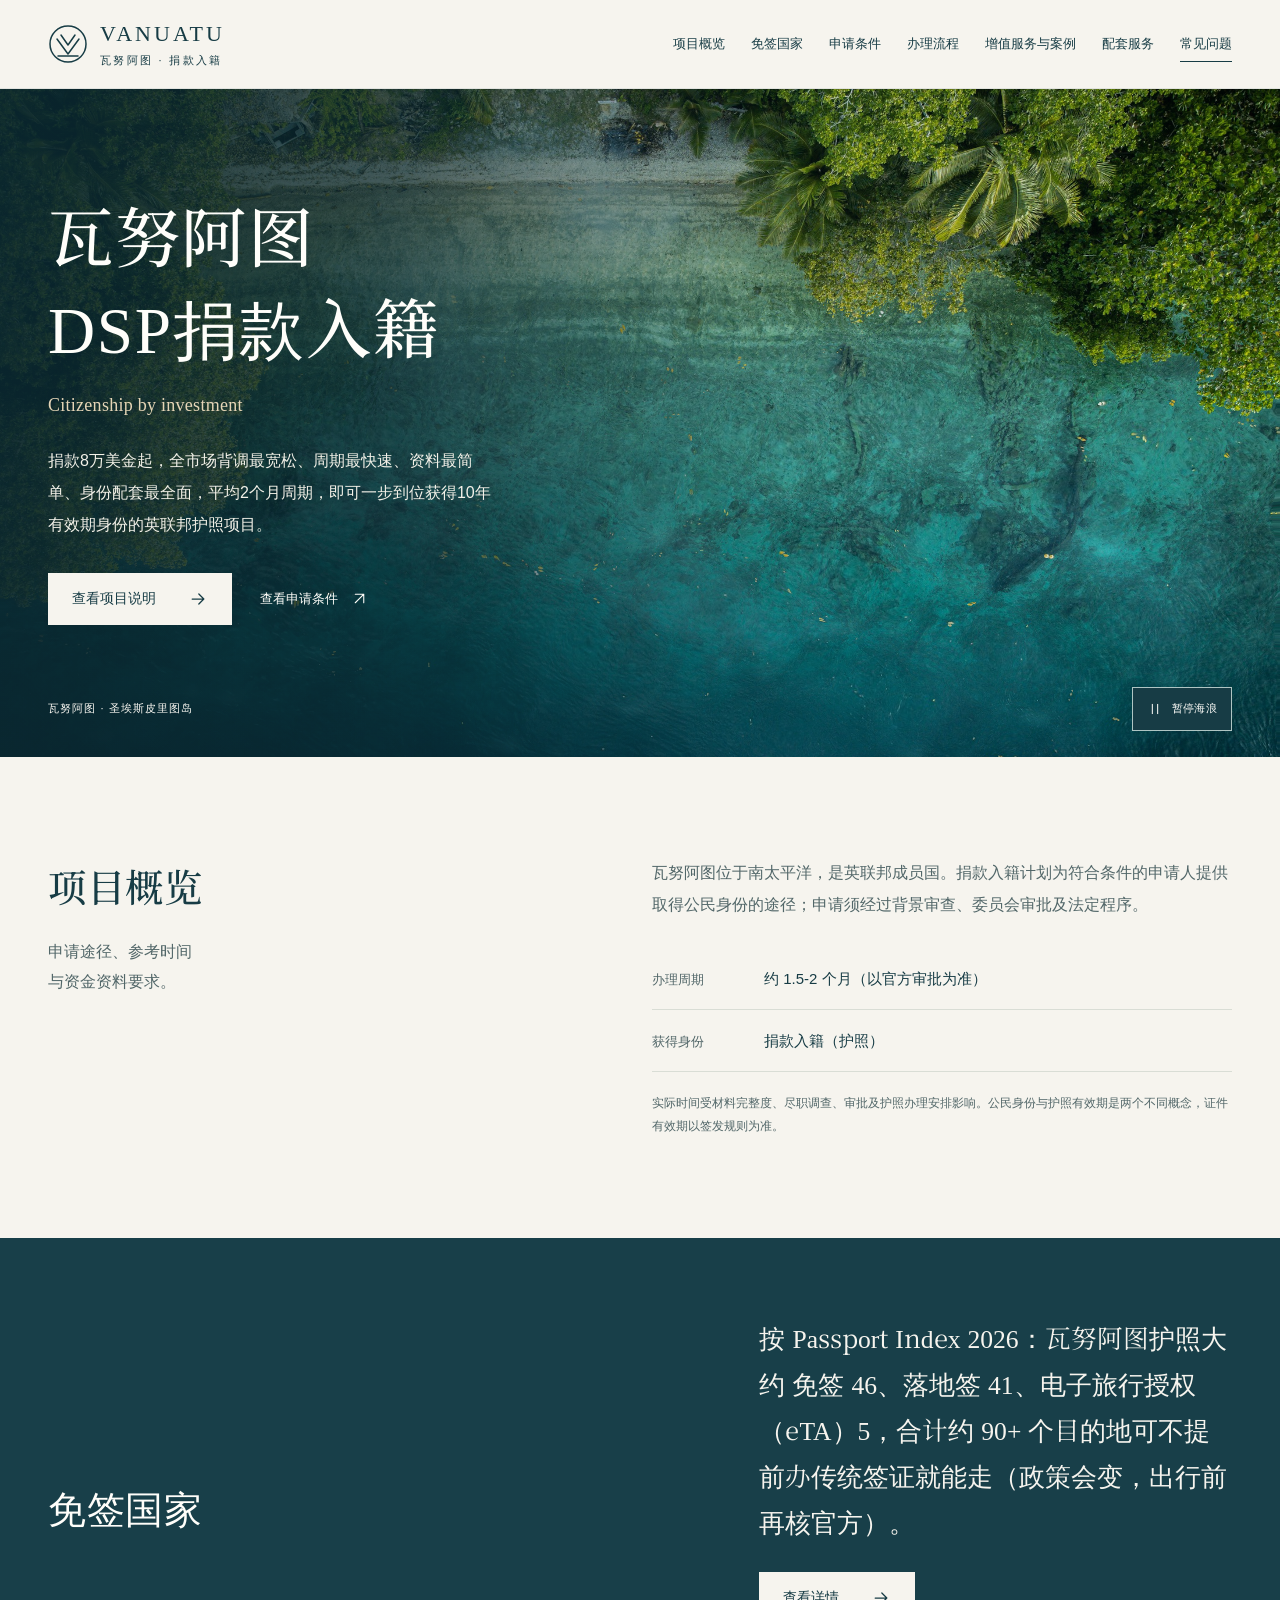
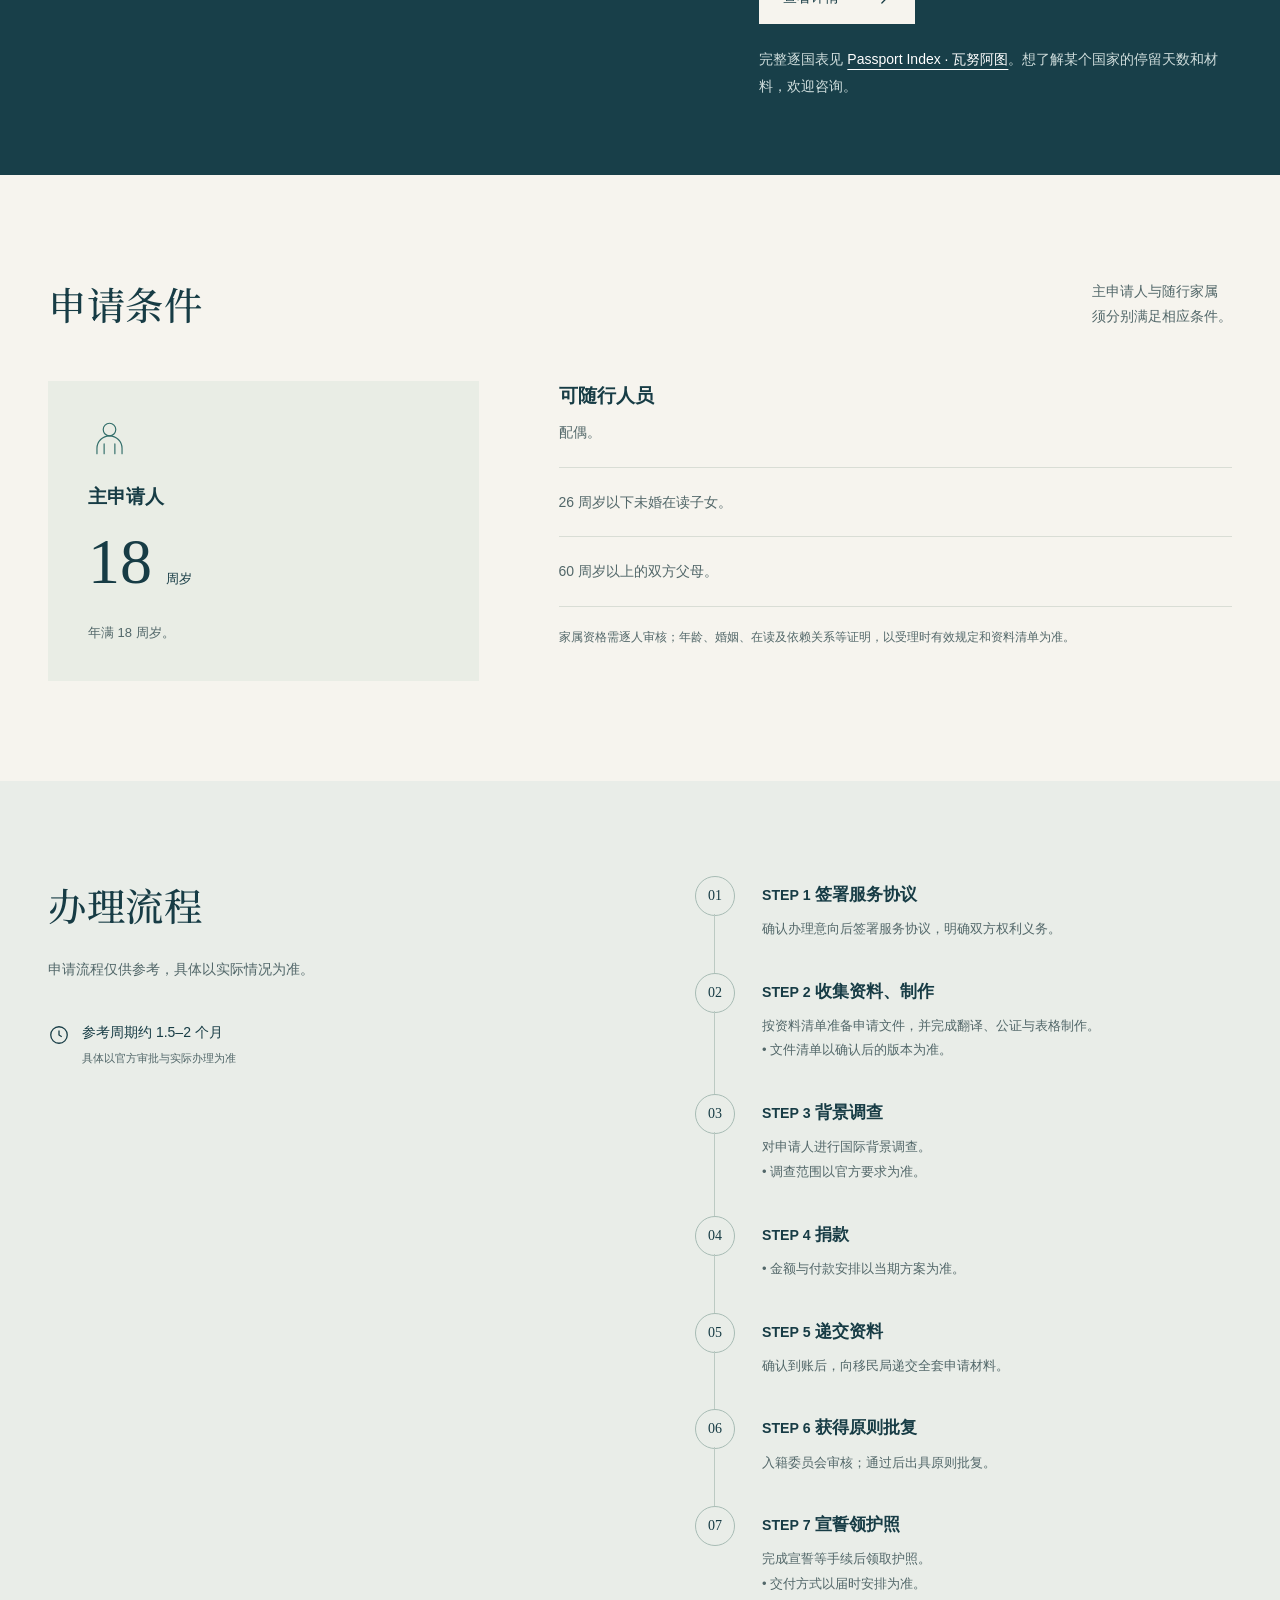
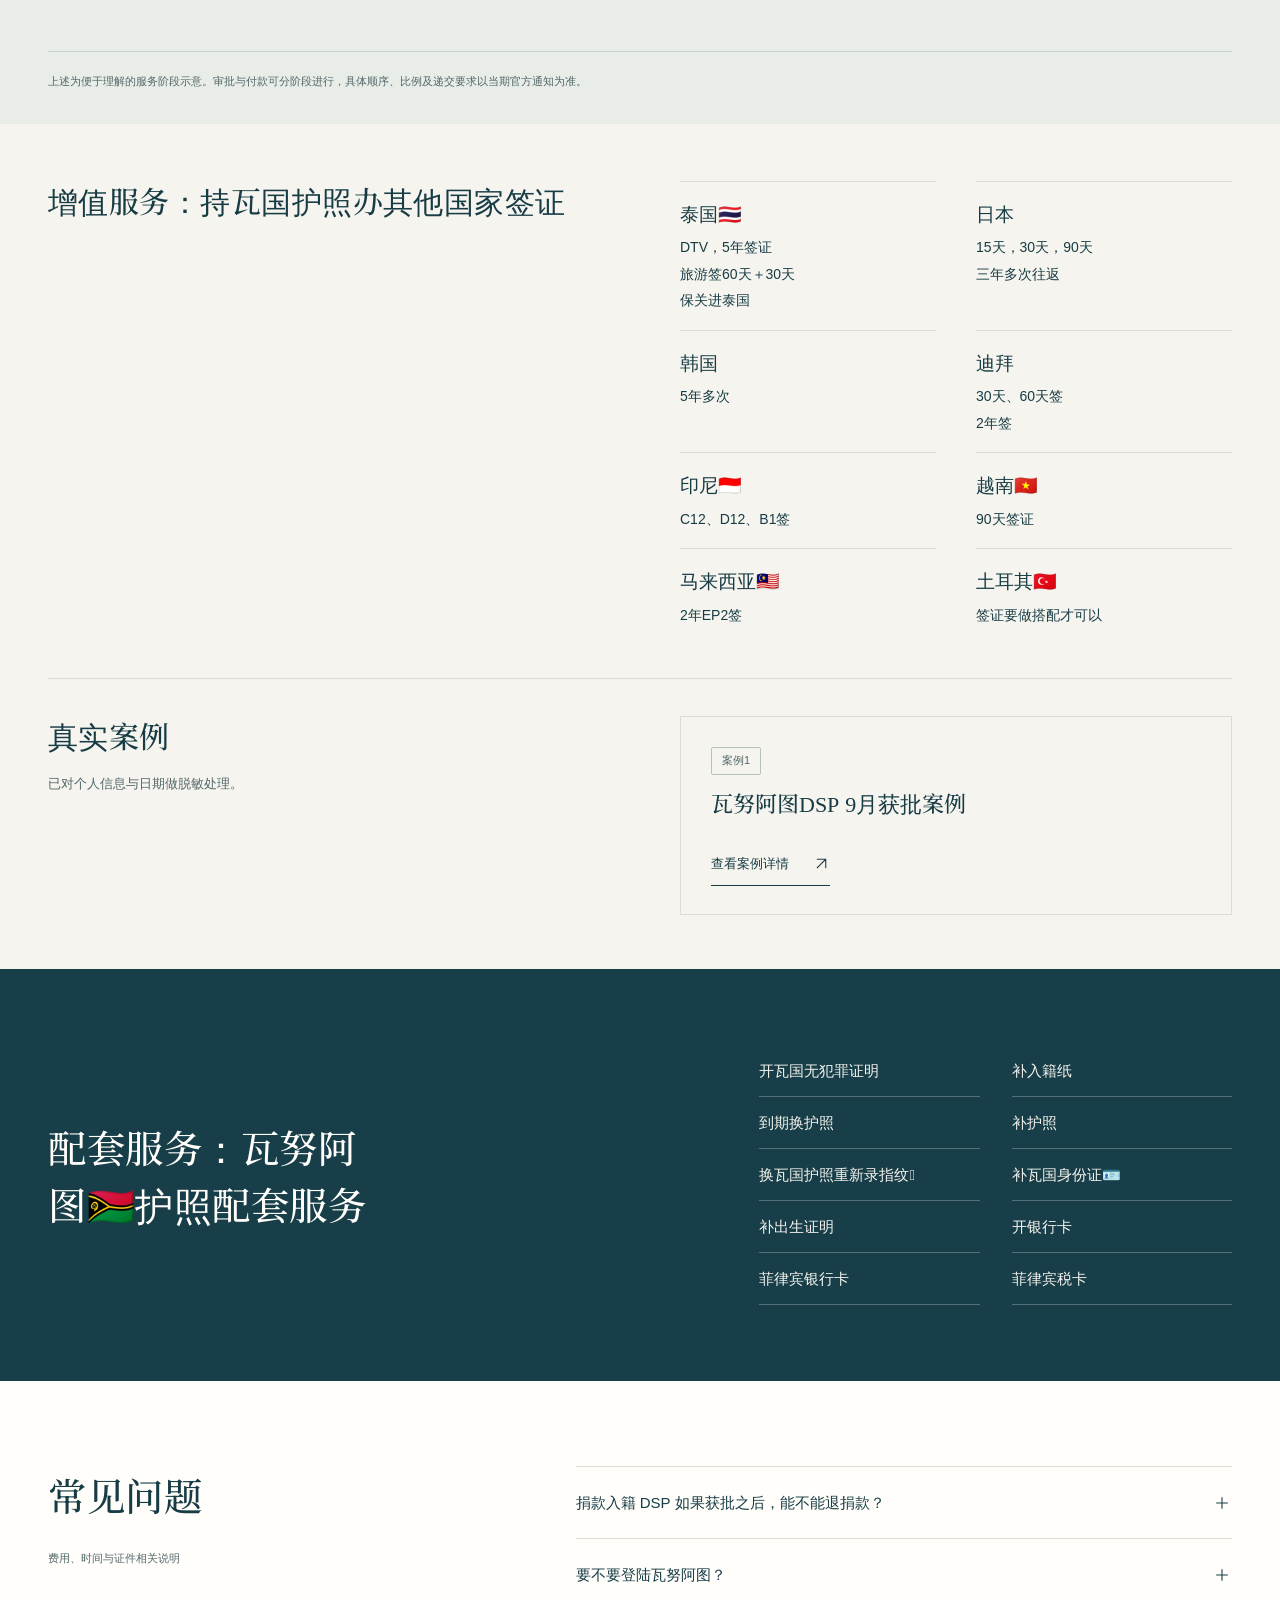
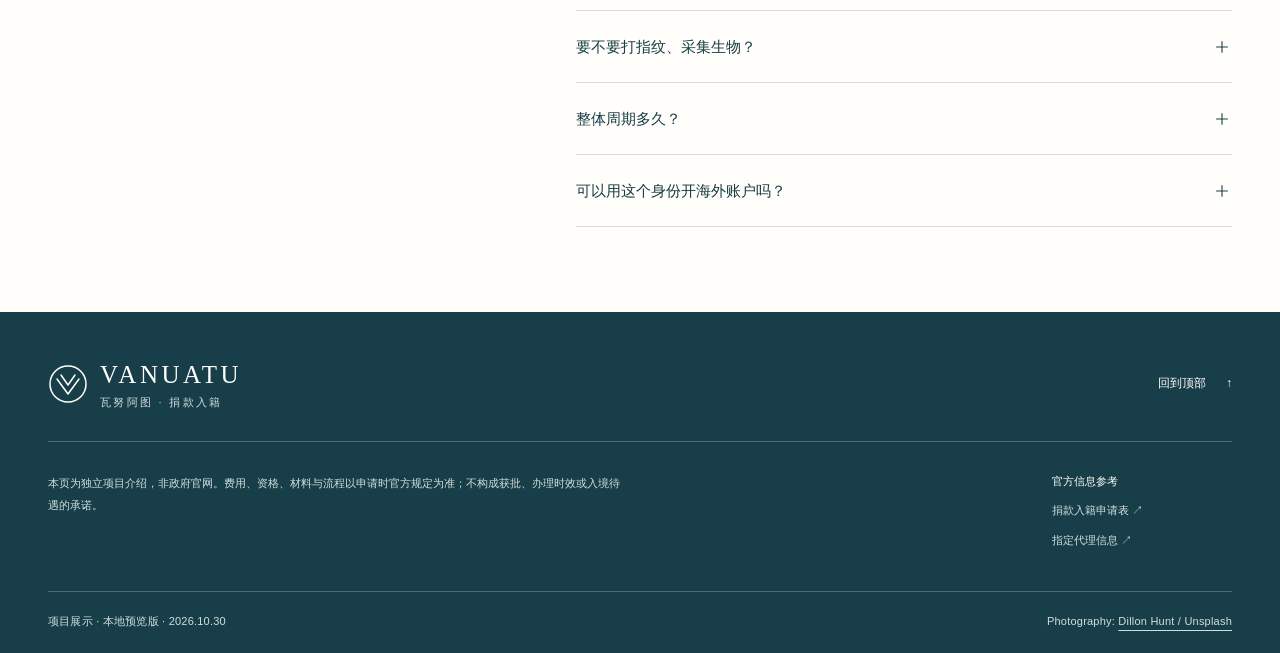
==== commit f8234272: "Round 4 update" ====
--- a/index.html
+++ b/index.html
@@ -4,16 +4,16 @@
   <meta charset="utf-8">
   <meta name="viewport" content="width=device-width, initial-scale=1">
   <title>瓦努阿图 DSP捐款入籍</title>
-  <meta name="description" content="了解瓦努阿图投资入籍项目：申请条件、家庭随行、七步办理流程与申请资料清单。所有申请以官方审查及当期要求为准。">
+  <meta name="description" content="了解瓦努阿图捐款入籍项目：申请条件、家庭随行、七步办理流程。所有申请以官方审查及当期要求为准。">
   <meta name="robots" content="noindex, nofollow">
   <meta name="theme-color" content="#183f49">
   <meta property="og:type" content="website">
   <meta property="og:locale" content="zh_CN">
-  <meta property="og:title" content="瓦努阿图投资入籍｜申请条件与流程">
-  <meta property="og:description" content="从申请条件、资料准备到宣誓领证，清晰了解瓦努阿图投资入籍。">
+  <meta property="og:title" content="瓦努阿图捐款入籍｜申请条件与流程">
+  <meta property="og:description" content="从申请条件、资料准备到宣誓领证，清晰了解瓦努阿图捐款入籍。">
   <meta property="og:image" content="assets/vanuatu-coast.jpg">
   <meta name="twitter:card" content="summary_large_image">
-  <meta name="twitter:title" content="瓦努阿图投资入籍计划">
+  <meta name="twitter:title" content="瓦努阿图捐款入籍计划">
   <meta name="twitter:description" content="申请条件与七步办理流程。">
   <link rel="icon" type="image/svg+xml" href="assets/favicon.svg">
   <link rel="preload" as="image" href="assets/vanuatu-coast.jpg" fetchpriority="high">
@@ -22,7 +22,7 @@
   <link rel="stylesheet" href="motion.css">
   <script defer src="script.js"></script>
   <script defer src="ocean.js"></script>
-  <script type="application/ld+json">{"@context":"https://schema.org","@type":"WebPage","name":"瓦努阿图投资入籍项目介绍","inLanguage":"zh-CN","description":"申请条件、办理流程和资料清单。独立项目展示页面，非政府官网。","about":{"@type":"Thing","name":"Vanuatu Development Support Program"},"dateModified":"2026-10-30"}</script>
+  <script type="application/ld+json">{"@context":"https://schema.org","@type":"WebPage","name":"瓦努阿图捐款入籍项目介绍","inLanguage":"zh-CN","description":"申请条件和办理流程。独立项目展示页面，非政府官网。","about":{"@type":"Thing","name":"Vanuatu Development Support Program"},"dateModified":"2026-10-30"}</script>
 </head>
 <body>
   <a class="skip-link" href="#main">跳转到正文</a>
@@ -30,15 +30,14 @@
     <div class="header-inner">
       <a href="#top" class="brand" aria-label="瓦努阿图项目首页">
         <svg class="brand-mark" viewBox="0 0 40 40" fill="none" aria-hidden="true"><circle cx="20" cy="20" r="18" stroke="currentColor"/><path d="M9 15l11 15 11-15M13 11l7 10 7-10" stroke="currentColor" stroke-width="1.5"/><path d="M10 32h20" stroke="currentColor"/></svg>
-        <span><strong>VANUATU</strong><small>瓦努阿图 · 投资入籍</small></span>
+        <span><strong>VANUATU</strong><small>瓦努阿图 · 捐款入籍</small></span>
       </a>
       <nav class="desktop-nav" aria-label="主导航">
-        <a href="#overview">项目概览</a><a href="#visa-free">免签国家</a><a href="#eligibility">申请条件</a><a href="#process">办理流程</a><a href="#services">增值服务与案例</a><a href="#faq">常见问题</a>
+        <a href="#overview">项目概览</a><a href="#visa-free">免签国家</a><a href="#eligibility">申请条件</a><a href="#process">办理流程</a><a href="#services">增值服务与案例</a><a href="#support">配套服务</a><a href="#faq">常见问题</a>
       </nav>
-      <a class="header-cta" href="#checklist">获取资料清单 <svg viewBox="0 0 24 24" aria-hidden="true"><path d="M5 12h14M13 6l6 6-6 6"/></svg></a>
       <button class="menu-toggle" aria-label="打开导航菜单" aria-expanded="false" aria-controls="mobile-nav"><svg viewBox="0 0 24 24" aria-hidden="true"><path d="M4 7h16M4 12h16M4 17h16"/></svg></button>
     </div>
-    <nav id="mobile-nav" class="mobile-nav" aria-label="手机导航" hidden><a href="#overview">项目概览</a><a href="#visa-free">免签国家</a><a href="#eligibility">申请条件</a><a href="#process">办理流程</a><a href="#services">增值服务与案例</a><a href="#faq">常见问题</a><a href="#checklist">获取资料清单</a></nav>
+    <nav id="mobile-nav" class="mobile-nav" aria-label="手机导航" hidden><a href="#overview">项目概览</a><a href="#visa-free">免签国家</a><a href="#eligibility">申请条件</a><a href="#process">办理流程</a><a href="#services">增值服务与案例</a><a href="#support">配套服务</a><a href="#faq">常见问题</a></nav>
   </header>
 
   <main id="main">
@@ -48,7 +47,7 @@
       <div class="hero-shade"></div>
       <div class="container hero-content">
         <h1 id="hero-title">瓦努阿图<br>DSP捐款入籍<span class="hero-title-en" lang="en">Citizenship by investment</span></h1>
-        <p>投资8万美金起，全市场背调最宽松、周期最快速、资料最简单、身份配套最全面，平均2个月周期，即可一步到位获得10年有效期身份的英联邦护照项目。</p>
+        <p>捐款8万美金起，全市场背调最宽松、周期最快速、资料最简单、身份配套最全面，平均2个月周期，即可一步到位获得10年有效期身份的英联邦护照项目。</p>
         <div class="hero-actions"><a class="button button-light" href="#overview">查看项目说明 <svg viewBox="0 0 24 24" aria-hidden="true"><path d="M5 12h14M13 6l6 6-6 6"/></svg></a><a class="hero-text-link" href="#eligibility">查看申请条件 <svg viewBox="0 0 24 24" aria-hidden="true"><path d="M6 18 18 6M6 6h12v12"/></svg></a></div>
       </div>
       <div class="hero-foot container"><span>瓦努阿图 · 圣埃斯皮里图岛</span><button class="ocean-toggle" id="ocean-toggle" type="button" aria-label="暂停海浪动效" hidden><svg viewBox="0 0 24 24" aria-hidden="true"><path class="pause-symbol" d="M8 5v14M16 5v14"/><path class="play-symbol" d="m8 5 11 7-11 7Z"/></svg><span>暂停海浪</span></button></div>
@@ -56,22 +55,22 @@
 
     <section class="section overview container" id="overview" aria-labelledby="overview-title">
       <div class="section-intro"><h2 id="overview-title">项目概览</h2><p class="intro-lead">申请途径、参考时间<br>与资金资料要求。</p></div>
-      <div class="overview-body"><p>瓦努阿图位于南太平洋，是英联邦成员国。投资入籍计划为符合条件的申请人提供取得公民身份的途径；申请须经过背景审查、委员会审批及法定程序。</p><dl class="project-facts"><div><dt>办理周期</dt><dd>约 1.5-2 个月（以官方审批为准）</dd></div><div><dt>获得身份</dt><dd>投资入籍（护照）</dd></div><div><dt>资产要求</dt><dd>无额外资产门槛（需按项目完成捐款）</dd></div></dl><p class="fine-print">实际时间受材料完整度、尽职调查、审批及护照办理安排影响。公民身份与护照有效期是两个不同概念，证件有效期以签发规则为准。</p></div>
+      <div class="overview-body"><p>瓦努阿图位于南太平洋，是英联邦成员国。捐款入籍计划为符合条件的申请人提供取得公民身份的途径；申请须经过背景审查、委员会审批及法定程序。</p><dl class="project-facts"><div><dt>办理周期</dt><dd>约 1.5-2 个月（以官方审批为准）</dd></div><div><dt>获得身份</dt><dd>捐款入籍（护照）</dd></div></dl><p class="fine-print">实际时间受材料完整度、尽职调查、审批及护照办理安排影响。公民身份与护照有效期是两个不同概念，证件有效期以签发规则为准。</p></div>
     </section>
 
-    <section class="dark-band" id="visa-free" aria-labelledby="visa-free-title"><div class="container dark-band-layout"><div><h2 id="visa-free-title">免签国家</h2></div><div><p class="dark-band-lead">现在最新的是免签+电子签+落地签 一共 92 个国家</p><a class="button button-light" href="visa-free.html">查看详情 <svg viewBox="0 0 24 24" aria-hidden="true"><path d="M5 12h14M13 6l6 6-6 6"/></svg></a></div></div></section>
+    <section class="dark-band" id="visa-free" aria-labelledby="visa-free-title"><div class="container dark-band-layout"><div><h2 id="visa-free-title">免签国家</h2></div><div><p class="dark-band-lead">按 Passport Index 2026：瓦努阿图护照大约 免签 46、落地签 41、电子旅行授权（eTA）5，合计约 90+ 个目的地可不提前办传统签证就能走（政策会变，出行前再核官方）。</p><a class="button button-light" href="visa-free.html">查看详情 <svg viewBox="0 0 24 24" aria-hidden="true"><path d="M5 12h14M13 6l6 6-6 6"/></svg></a><p class="dark-band-note">完整逐国表见 <a href="https://www.passportindex.org/passport/vanuatu/" target="_blank" rel="noopener noreferrer">Passport Index · 瓦努阿图</a>。想了解某个国家的停留天数和材料，欢迎咨询。</p></div></div></section>
 
-    <section class="section container" id="eligibility" aria-labelledby="eligibility-title"><div class="section-heading"><h2 id="eligibility-title">申请条件</h2><p>主申请人与随行家属<br>须分别满足相应条件。</p></div><div class="eligibility-layout"><article class="primary-applicant"><svg viewBox="0 0 48 48" aria-hidden="true"><circle cx="24" cy="14" r="7"/><path d="M10 41v-6a14 14 0 0 1 28 0v6M18 41V30M30 41V30"/></svg><h3>主申请人</h3><p class="age">18<span>周岁</span></p><p>年满 18 周岁。</p><a class="text-link" href="#checklist">查看所需资料 <svg viewBox="0 0 24 24" aria-hidden="true"><path d="M6 18 18 6M6 6h12v12"/></svg></a></article><div class="family-list"><article><div class="family-label"><h3>可随行人员</h3></div><p>配偶。</p></article><article><p>26 周岁以下未婚在读子女。</p></article><article><p>60 周岁以上的双方父母。</p></article><p class="fine-print">家属资格需逐人审核；年龄、婚姻、在读及依赖关系等证明，以受理时有效规定和资料清单为准。</p></div></div></section>
+    <section class="section container" id="eligibility" aria-labelledby="eligibility-title"><div class="section-heading"><h2 id="eligibility-title">申请条件</h2><p>主申请人与随行家属<br>须分别满足相应条件。</p></div><div class="eligibility-layout"><article class="primary-applicant"><svg viewBox="0 0 48 48" aria-hidden="true"><circle cx="24" cy="14" r="7"/><path d="M10 41v-6a14 14 0 0 1 28 0v6M18 41V30M30 41V30"/></svg><h3>主申请人</h3><p class="age">18<span>周岁</span></p><p>年满 18 周岁。</p></article><div class="family-list"><article><div class="family-label"><h3>可随行人员</h3></div><p>配偶。</p></article><article><p>26 周岁以下未婚在读子女。</p></article><article><p>60 周岁以上的双方父母。</p></article><p class="fine-print">家属资格需逐人审核；年龄、婚姻、在读及依赖关系等证明，以受理时有效规定和资料清单为准。</p></div></div></section>
 
-    <section class="process-section" id="process" aria-labelledby="process-title"><div class="container process-layout"><div class="process-intro"><h2 id="process-title">办理流程</h2><p>申请流程仅供参考，具体以实际情况为准。</p><div class="process-note"><svg viewBox="0 0 24 24" aria-hidden="true"><circle cx="12" cy="12" r="9"/><path d="M12 7v5l3 2"/></svg><p>参考周期约 1.5–2 个月<br><small>具体以官方审批与实际办理为准</small></p></div><a class="text-link" href="#checklist">提前准备资料 <svg viewBox="0 0 24 24" aria-hidden="true"><path d="M6 18 18 6M6 6h12v12"/></svg></a></div><ol class="steps"><li><span class="step-number">01</span><div><h3><small>STEP 1</small> 签署服务协议</h3><p>确认办理意向后签署服务协议，明确双方权利义务。</p></div></li><li><span class="step-number">02</span><div><h3><small>STEP 2</small> 收集资料、制作</h3><p>按资料清单准备申请文件，并完成翻译、公证与表格制作。</p><p>• 文件清单以确认后的版本为准。</p></div></li><li><span class="step-number">03</span><div><h3><small>STEP 3</small> 背景调查</h3><p>对申请人进行国际背景调查。</p><p>• 调查范围以官方要求为准。</p></div></li><li><span class="step-number">04</span><div><h3><small>STEP 4</small> 捐款</h3><p>在递交全套材料前，将款项付至指定账户。</p><p>• 金额与付款安排以当期方案为准。</p></div></li><li><span class="step-number">05</span><div><h3><small>STEP 5</small> 递交资料</h3><p>确认到账后，向移民局递交全套申请材料。</p></div></li><li><span class="step-number">06</span><div><h3><small>STEP 6</small> 获得原则批复</h3><p>入籍委员会审核；通过后出具原则批复。</p></div></li><li><span class="step-number">07</span><div><h3><small>STEP 7</small> 宣誓领护照</h3><p>完成宣誓等手续后领取护照。</p><p>• 交付方式以届时安排为准。</p></div></li></ol></div><p class="container process-footnote">上述为便于理解的服务阶段示意。审批与付款可分阶段进行，具体顺序、比例及递交要求以当期官方通知为准。</p></section>
+    <section class="process-section" id="process" aria-labelledby="process-title"><div class="container process-layout"><div class="process-intro"><h2 id="process-title">办理流程</h2><p>申请流程仅供参考，具体以实际情况为准。</p><div class="process-note"><svg viewBox="0 0 24 24" aria-hidden="true"><circle cx="12" cy="12" r="9"/><path d="M12 7v5l3 2"/></svg><p>参考周期约 1.5–2 个月<br><small>具体以官方审批与实际办理为准</small></p></div></div><ol class="steps"><li><span class="step-number">01</span><div><h3><small>STEP 1</small> 签署服务协议</h3><p>确认办理意向后签署服务协议，明确双方权利义务。</p></div></li><li><span class="step-number">02</span><div><h3><small>STEP 2</small> 收集资料、制作</h3><p>按资料清单准备申请文件，并完成翻译、公证与表格制作。</p><p>• 文件清单以确认后的版本为准。</p></div></li><li><span class="step-number">03</span><div><h3><small>STEP 3</small> 背景调查</h3><p>对申请人进行国际背景调查。</p><p>• 调查范围以官方要求为准。</p></div></li><li><span class="step-number">04</span><div><h3><small>STEP 4</small> 捐款</h3><p>• 金额与付款安排以当期方案为准。</p></div></li><li><span class="step-number">05</span><div><h3><small>STEP 5</small> 递交资料</h3><p>确认到账后，向移民局递交全套申请材料。</p></div></li><li><span class="step-number">06</span><div><h3><small>STEP 6</small> 获得原则批复</h3><p>入籍委员会审核；通过后出具原则批复。</p></div></li><li><span class="step-number">07</span><div><h3><small>STEP 7</small> 宣誓领护照</h3><p>完成宣誓等手续后领取护照。</p><p>• 交付方式以届时安排为准。</p></div></li></ol></div><p class="container process-footnote">上述为便于理解的服务阶段示意。审批与付款可分阶段进行，具体顺序、比例及递交要求以当期官方通知为准。</p></section>
 
-    <section class="section container reserved-section" id="services" aria-labelledby="services-title"><div class="reserved-row"><div><h2 id="services-title">增值服务：持瓦国护照办日本、韩国签证</h2><p>所需材料以确认后的清单为准；是否出签以使馆审批为准。</p></div><div class="reserved-content visa-content"><h3>日本签证</h3><table class="visa-table"><thead><tr><th scope="col">类型</th><th scope="col">是否需要原件</th><th scope="col">参考出签时间</th></tr></thead><tbody><tr><td>15 天</td><td>不需要</td><td>约 15 天</td></tr><tr><td>30 天</td><td>不需要</td><td>约 15 天</td></tr><tr><td>90 天</td><td>不需要</td><td>约 15 天</td></tr><tr><td>三年多次往返</td><td>需要</td><td>约一个月</td></tr></tbody></table><h3>韩国签证</h3><table class="visa-table"><thead><tr><th scope="col">类型</th><th scope="col">是否需要原件</th><th scope="col">参考出签时间</th></tr></thead><tbody><tr><td>五年多次</td><td>需要</td><td>约一个月</td></tr></tbody></table><p class="fine-print">材料以确认后的清单为准；出签时间为参考，以使馆审批为准。</p></div></div><div class="reserved-row" id="cases"><div><h2>真实案例</h2><p>已对个人信息与日期做脱敏处理。</p></div><div class="reserved-content"><a class="case-card" href="case-1.html"><span class="status-label">案例1</span><h3>瓦努阿图DSP 9月获批案例</h3><span class="text-link">查看案例详情 <svg viewBox="0 0 24 24" aria-hidden="true"><path d="M6 18 18 6M6 6h12v12"/></svg></span></a></div></div></section>
+    <section class="section container reserved-section" id="services" aria-labelledby="services-title"><div class="reserved-row"><div><h2 id="services-title">增值服务：持瓦国护照办其他国家签证</h2></div><div class="reserved-content visa-services"><div class="vs-row"><h3>泰国🇹🇭</h3><ul><li>DTV，5年签证</li><li>旅游签60天＋30天</li><li>保关进泰国</li></ul></div><div class="vs-row"><h3>日本</h3><ul><li>15天，30天，90天</li><li>三年多次往返</li></ul></div><div class="vs-row"><h3>韩国</h3><ul><li>5年多次</li></ul></div><div class="vs-row"><h3>迪拜</h3><ul><li>30天、60天签</li><li>2年签</li></ul></div><div class="vs-row"><h3>印尼🇮🇩</h3><ul><li>C12、D12、B1签</li></ul></div><div class="vs-row"><h3>越南🇻🇳</h3><ul><li>90天签证</li></ul></div><div class="vs-row"><h3>马来西亚🇲🇾</h3><ul><li>2年EP2签</li></ul></div><div class="vs-row"><h3>土耳其🇹🇷</h3><ul><li>签证要做搭配才可以</li></ul></div></div></div><div class="reserved-row" id="cases"><div><h2>真实案例</h2><p>已对个人信息与日期做脱敏处理。</p></div><div class="reserved-content"><a class="case-card" href="case-1.html"><span class="status-label">案例1</span><h3>瓦努阿图DSP 9月获批案例</h3><span class="text-link">查看案例详情 <svg viewBox="0 0 24 24" aria-hidden="true"><path d="M6 18 18 6M6 6h12v12"/></svg></span></a></div></div></section>
+    <section class="dark-band" id="support" aria-labelledby="support-title"><div class="container dark-band-layout"><div><h2 id="support-title">配套服务：瓦努阿图🇻🇺护照配套服务</h2></div><div><ul class="support-list"><li>开瓦国无犯罪证明</li><li>补入籍纸</li><li>到期换护照</li><li>补护照</li><li>换瓦国护照重新录指纹🫆</li><li>补瓦国身份证🪪</li><li>补出生证明</li><li>开银行卡</li><li>菲律宾银行卡</li><li>菲律宾税卡</li></ul></div></div></section>
 
-    <section class="faq-section" id="faq" aria-labelledby="faq-title"><div class="container faq-layout"><div><h2 id="faq-title">常见问题</h2><span class="faq-count">费用、时间与证件相关说明</span></div><div class="faq-list"><details><summary>投资入籍和获得居留身份，有什么区别？<svg viewBox="0 0 24 24" aria-hidden="true"><path d="M5 12h14M12 5v14"/></svg></summary><div class="faq-answer"><p>本项目属于公民身份申请。完成法定程序并获批后取得公民身份，再按规定办理护照。居留许可则是允许在某地居住的资格，两者不同；任何申请均不保证获批。</p></div></details><details><summary>是否一定能在两个月内完成？<svg viewBox="0 0 24 24" aria-hidden="true"><path d="M5 12h14M12 5v14"/></svg></summary><div class="faq-answer"><p>不能保证。约 1.5–2 个月是项目方提供的规划参考，并非官方承诺；资料补正、尽调、委员会审查、宣誓和护照手续都可能影响时间。请为实际办理预留弹性。</p></div></details><details><summary>是否不需要提供资产和资金证明？<svg viewBox="0 0 24 24" aria-hidden="true"><path d="M5 12h14M12 5v14"/></svg></summary><div class="faq-answer"><p>仍需准备。官方投资申请表的清单包括资产报告、银行资信及工作证明等材料。具体证明形式与要求由当期申请规则及个案审核决定。</p><a href="https://vancitizenship.gov.vu/images/forms/Investment%20Program%20Form.pdf" target="_blank" rel="noopener noreferrer">查看官方投资申请表 ↗</a></div></details><details><summary>护照有效期和公民身份有效期一样吗？<svg viewBox="0 0 24 24" aria-hidden="true"><path d="M5 12h14M12 5v14"/></svg></summary><div class="faq-answer"><p>不一样。护照是有有效期的旅行证件，公民身份依国籍法律认定。证件到期后的换发、有效年限与采集要求，应以实际签发规则为准。赴其他国家的入境要求也需另行核查。</p></div></details></div></div></section>
 
-    <section class="section container checklist-section" id="checklist" aria-labelledby="checklist-title"><div class="checklist-intro"><h2 id="checklist-title">申请资料清单</h2><p>先核对需要准备的文件。<br>正式清单由指定代理确认。</p><p class="fine-print">以下是准备方向，正式版本以指定代理确认的清单为准。勾选仅用于当前页面，不上传或保存个人资料。</p><div class="checklist-actions"><button class="button button-dark" id="download-checklist" type="button">下载资料清单 <svg viewBox="0 0 24 24" aria-hidden="true"><path d="M12 3v12M7 10l5 5 5-5M5 17v4h14v-4"/></svg></button><button class="reset-button" id="reset-checklist" type="button">重置勾选</button></div><p id="download-status" class="action-status" role="status"></p></div><div class="checklist-panel"><div class="checklist-heading"><h3>申请资料准备清单</h3><span id="checklist-count" aria-live="polite">0 / 7 已梳理</span></div><div class="checklist-items"><label><input type="checkbox" value="有效护照及身份证明"><span>有效护照及身份证明<small>包括符合要求的照片与认证副本</small></span></label><label><input type="checkbox" value="出生与家庭关系证明"><span>出生与家庭关系证明<small>按随行人员准备出生、婚姻等文件</small></span></label><label><input type="checkbox" value="无犯罪记录与个人履历"><span>无犯罪记录与个人履历<small>留意签发地、有效期及认证要求</small></span></label><label><input type="checkbox" value="资产、资金来源与银行证明"><span>资产、资金来源与银行证明<small>按官方清单提供可核验的文件</small></span></label><label><input type="checkbox" value="在读与经济依赖证明"><span>在读与经济依赖证明<small>适用于符合条件的成年子女或父母</small></span></label><label><input type="checkbox" value="健康与其他补充资料"><span>健康与其他补充资料<small>按申请表和个案要求准备</small></span></label><label><input type="checkbox" value="申请表、翻译与公证文件"><span>申请表、翻译与公证文件<small>由指定代理确认最终版本及形式</small></span></label></div></div></section>
+    <section class="faq-section" id="faq" aria-labelledby="faq-title"><div class="container faq-layout"><div><h2 id="faq-title">常见问题</h2><span class="faq-count">费用、时间与证件相关说明</span></div><div class="faq-list"><details><summary>捐款入籍 DSP 如果获批之后，能不能退捐款？<svg viewBox="0 0 24 24" aria-hidden="true"><path d="M5 12h14M12 5v14"/></svg></summary><div class="faq-answer"><p>不能，捐款是给到政府发展基金，一旦获批，全部不予返还。</p></div></details><details><summary>要不要登陆瓦努阿图？<svg viewBox="0 0 24 24" aria-hidden="true"><path d="M5 12h14M12 5v14"/></svg></summary><div class="faq-answer"><p>不用登陆、没有居住、没有移民监、不用面试。</p></div></details><details><summary>要不要打指纹、采集生物？<svg viewBox="0 0 24 24" aria-hidden="true"><path d="M5 12h14M12 5v14"/></svg></summary><div class="faq-answer"><p>现在强制生物采集；可以在维拉港、香港、迪拜等指定点位，也可以约移动采集，移动采集一般额外收费。也可以额外申请免打指纹，额外收费。</p></div></details><details><summary>整体周期多久？<svg viewBox="0 0 24 24" aria-hidden="true"><path d="M5 12h14M12 5v14"/></svg></summary><div class="faq-answer"><p>材料齐全顺利的情况下，一般 30–45 天；背调抽查、补材料、国际制裁名单筛查，会拉长到 60–90 天。</p></div></details><details><summary>可以用这个身份开海外账户吗？<svg viewBox="0 0 24 24" aria-hidden="true"><path d="M5 12h14M12 5v14"/></svg></summary><div class="faq-answer"><p>可以作为开户证件，但银行独立审核，不保证一定开户；近年很多银行对投资入籍护照加强审查。</p></div></details></div></div></section>
   </main>
 
-  <footer class="site-footer"><div class="container"><div class="footer-top"><a class="brand footer-brand" href="#top"><svg class="brand-mark" viewBox="0 0 40 40" fill="none" aria-hidden="true"><circle cx="20" cy="20" r="18" stroke="currentColor"/><path d="M9 15l11 15 11-15M13 11l7 10 7-10" stroke="currentColor" stroke-width="1.5"/></svg><span><strong>VANUATU</strong><small>瓦努阿图 · 投资入籍</small></span></a><a class="back-top" href="#top">回到顶部 <span aria-hidden="true">↑</span></a></div><div class="footer-info"><p>本页为独立项目介绍，非政府官网。费用、资格、材料与流程以申请时官方规定为准；不构成获批、办理时效或入境待遇的承诺。</p><div class="footer-sources"><span>官方信息参考</span><a href="https://vancitizenship.gov.vu/images/forms/Investment%20Program%20Form.pdf" target="_blank" rel="noopener noreferrer">投资入籍申请表 ↗</a><a href="https://vancitizenship.gov.vu/index.php/about-us/designated-agents" target="_blank" rel="noopener noreferrer">指定代理信息 ↗</a></div></div><div class="footer-bottom"><span>项目展示 · 本地预览版 · 2026.10.30</span><span>Photography: <a href="https://unsplash.com/photos/5bvIetoTddk" target="_blank" rel="noopener noreferrer">Dillon Hunt / Unsplash</a></span></div></div></footer>
+  <footer class="site-footer"><div class="container"><div class="footer-top"><a class="brand footer-brand" href="#top"><svg class="brand-mark" viewBox="0 0 40 40" fill="none" aria-hidden="true"><circle cx="20" cy="20" r="18" stroke="currentColor"/><path d="M9 15l11 15 11-15M13 11l7 10 7-10" stroke="currentColor" stroke-width="1.5"/></svg><span><strong>VANUATU</strong><small>瓦努阿图 · 捐款入籍</small></span></a><a class="back-top" href="#top">回到顶部 <span aria-hidden="true">↑</span></a></div><div class="footer-info"><p>本页为独立项目介绍，非政府官网。费用、资格、材料与流程以申请时官方规定为准；不构成获批、办理时效或入境待遇的承诺。</p><div class="footer-sources"><span>官方信息参考</span><a href="https://vancitizenship.gov.vu/images/forms/Investment%20Program%20Form.pdf" target="_blank" rel="noopener noreferrer">捐款入籍申请表 ↗</a><a href="https://vancitizenship.gov.vu/index.php/about-us/designated-agents" target="_blank" rel="noopener noreferrer">指定代理信息 ↗</a></div></div><div class="footer-bottom"><span>项目展示 · 本地预览版 · 2026.10.30</span><span>Photography: <a href="https://unsplash.com/photos/5bvIetoTddk" target="_blank" rel="noopener noreferrer">Dillon Hunt / Unsplash</a></span></div></div></footer>
 </body>
 </html>
--- a/styles.css
+++ b/styles.css
@@ -12,3 +12,4 @@
 .visa-content h3{font-family:var(--serif);font-weight:500;font-size:20px;margin:0 0 12px}.visa-content h3:not(:first-child){margin-top:34px}.visa-table{width:100%;table-layout:fixed;border-collapse:collapse;font-size:14px}.visa-table th,.visa-table td{text-align:left;padding:12px 10px 12px 0;border-top:1px solid var(--line)}.visa-table thead th{font-size:12px;color:var(--muted);font-weight:500;border-top:1px solid var(--ink)}.visa-content .fine-print{margin-top:22px}.case-card{display:block;border:1px solid var(--line);padding:28px 30px;transition:background .2s,border-color .2s}.case-card:hover{background:var(--white);border-color:var(--ink)}.case-card h3{font-family:var(--serif);font-weight:500;font-size:22px;margin:10px 0 14px}.case-page .case-hero{padding-block:80px 40px}.case-hero h1{font-size:clamp(32px,4vw,52px);line-height:1.4}.case-back{display:inline-flex;min-height:44px;align-items:center;font-size:13px;text-decoration:underline;margin-bottom:24px}.case-timeline{list-style:none;padding:0;margin:0;border-top:1px solid var(--ink)}.case-timeline li{display:grid;grid-template-columns:150px 1fr;gap:20px;padding:18px 0;border-bottom:1px solid var(--line);font-size:16px}.case-timeline time{font-family:var(--serif);color:var(--sea)}.case-docs{display:grid;grid-template-columns:repeat(auto-fill,minmax(260px,1fr));gap:28px}.case-docs figure{margin:0}.case-docs img{width:100%;height:auto;display:block;border:1px solid var(--line);background:var(--white)}.case-docs figcaption{font-size:13px;color:var(--muted);margin-top:10px}@media(max-width:760px){.case-timeline li{grid-template-columns:110px 1fr;gap:12px;font-size:14px}.case-card{padding:22px}.visa-table{font-size:13px}}
 .dark-band{padding:76px 0;background:var(--ocean);color:var(--white)}.dark-band-layout{display:grid;grid-template-columns:1.12fr .88fr;gap:110px;align-items:center}.dark-band-lead{font-family:var(--serif);font-size:clamp(20px,2vw,26px);line-height:1.8;color:#f6f4ee;margin-bottom:28px}.dark-band .button-light:hover{background:var(--sand)}@media(max-width:760px){.dark-band{padding:60px 0}.dark-band-layout{grid-template-columns:1fr;gap:22px}}
 .vf-hero-img{width:100%;max-width:720px;height:auto;display:block;border:1px solid var(--line)}.vf-lead{font-size:16px;line-height:2;margin-top:34px;max-width:860px}.vf-group{padding-top:50px}.vf-group h2{font-size:clamp(24px,2.4vw,32px);margin-bottom:20px}.vf-tags{list-style:none;padding:0;margin:0;display:flex;flex-wrap:wrap;gap:10px}.vf-tags li{border:1px solid var(--line);background:var(--white);padding:6px 12px;font-size:14px;line-height:1.6}.vf-note{margin-top:16px;font-size:14px;color:var(--muted)}.vf-foot{margin-top:50px;padding-top:24px;border-top:1px solid var(--ink);font-size:15px}.vf-foot a{text-decoration:underline}
+.dark-band-note{margin-top:22px;font-size:14px;line-height:1.9;color:#d0dedd}.dark-band-note a{color:#fff;text-decoration:underline}.vf-sub{display:block;font-family:var(--sans);font-size:14px;color:var(--muted);margin-top:4px;letter-spacing:0}.visa-services{display:grid;grid-template-columns:repeat(2,1fr);gap:0 40px}.vs-row{padding:16px 0;border-top:1px solid var(--line)}.vs-row h3{font-family:var(--serif);font-weight:500;font-size:19px;margin-bottom:6px}.vs-row ul{list-style:none;padding:0;margin:0}.vs-row li{font-size:14px;line-height:1.9;color:var(--ink)}.support-list{list-style:none;padding:0;margin:0;display:grid;grid-template-columns:repeat(2,1fr);gap:0 32px}.support-list li{padding:12px 0;border-bottom:1px solid #547078;font-size:15px;color:#f6f4ee}@media(max-width:760px){.visa-services,.support-list{grid-template-columns:1fr}}
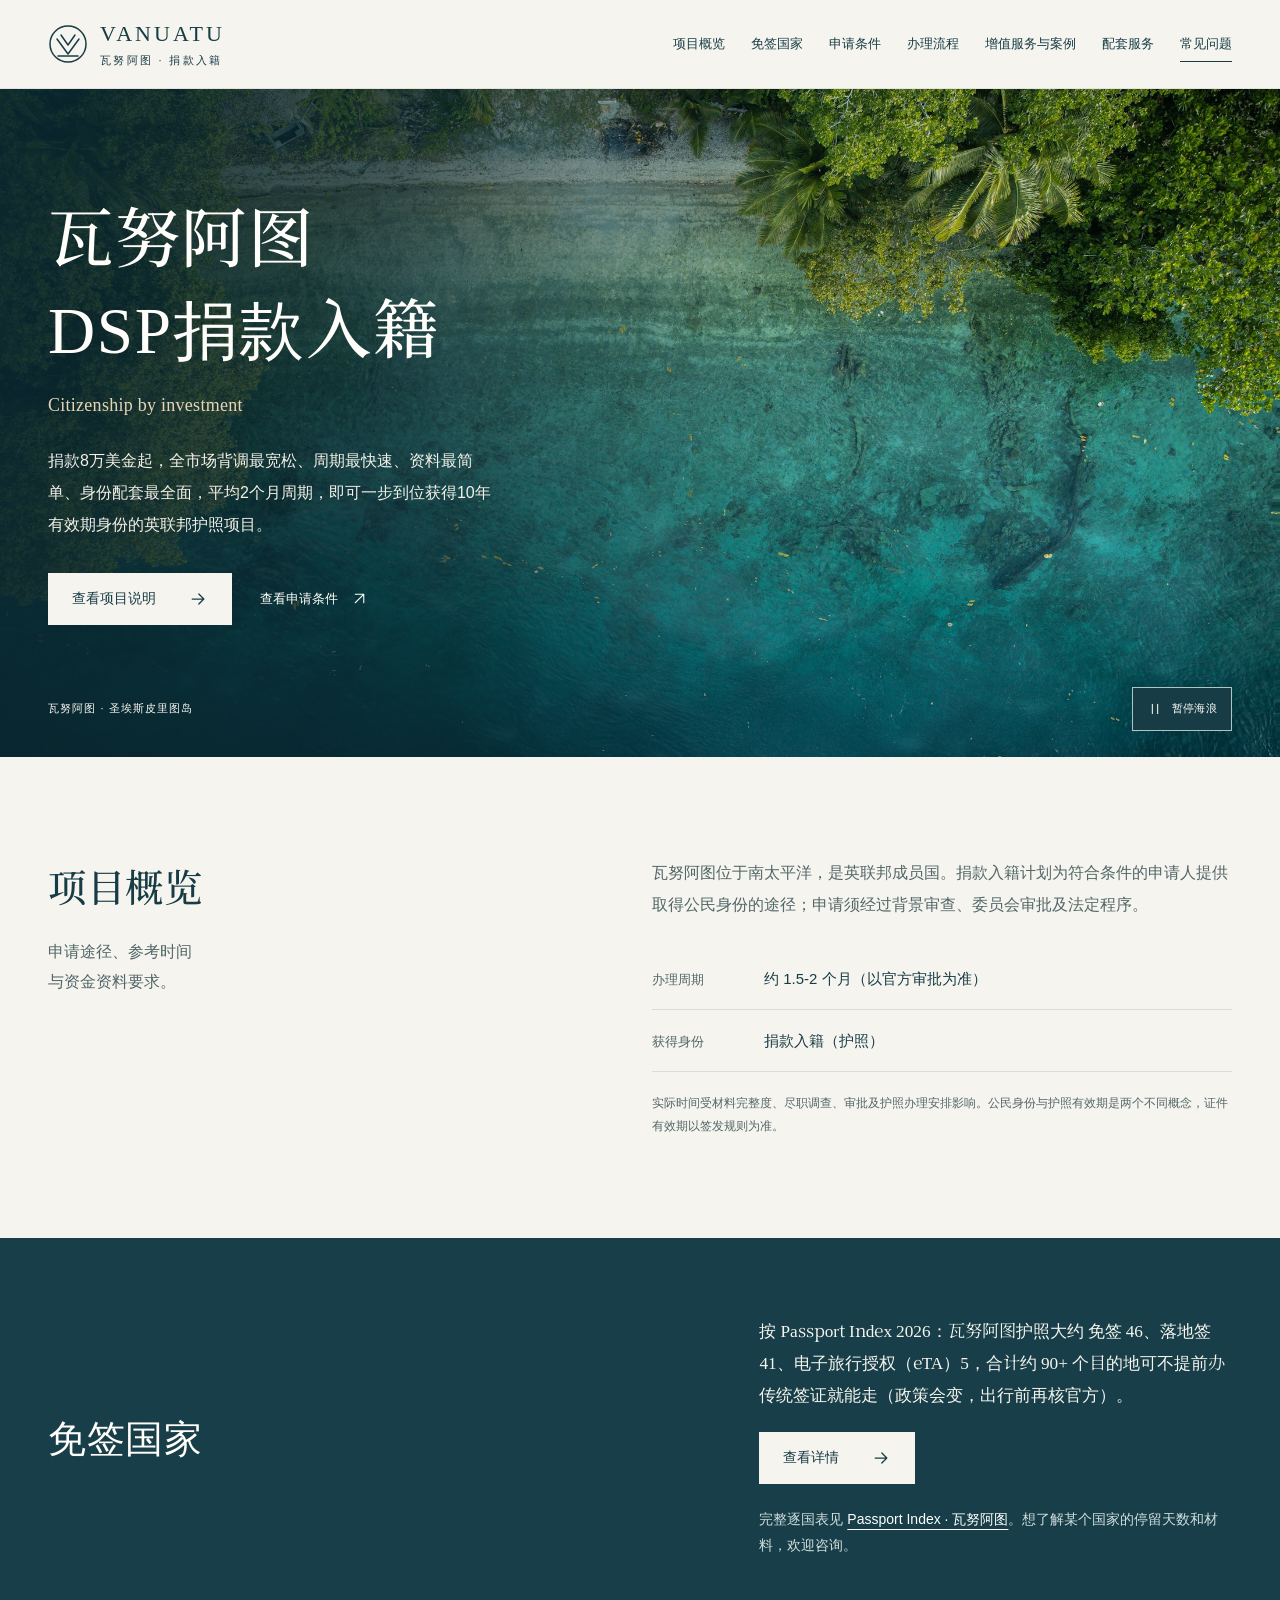
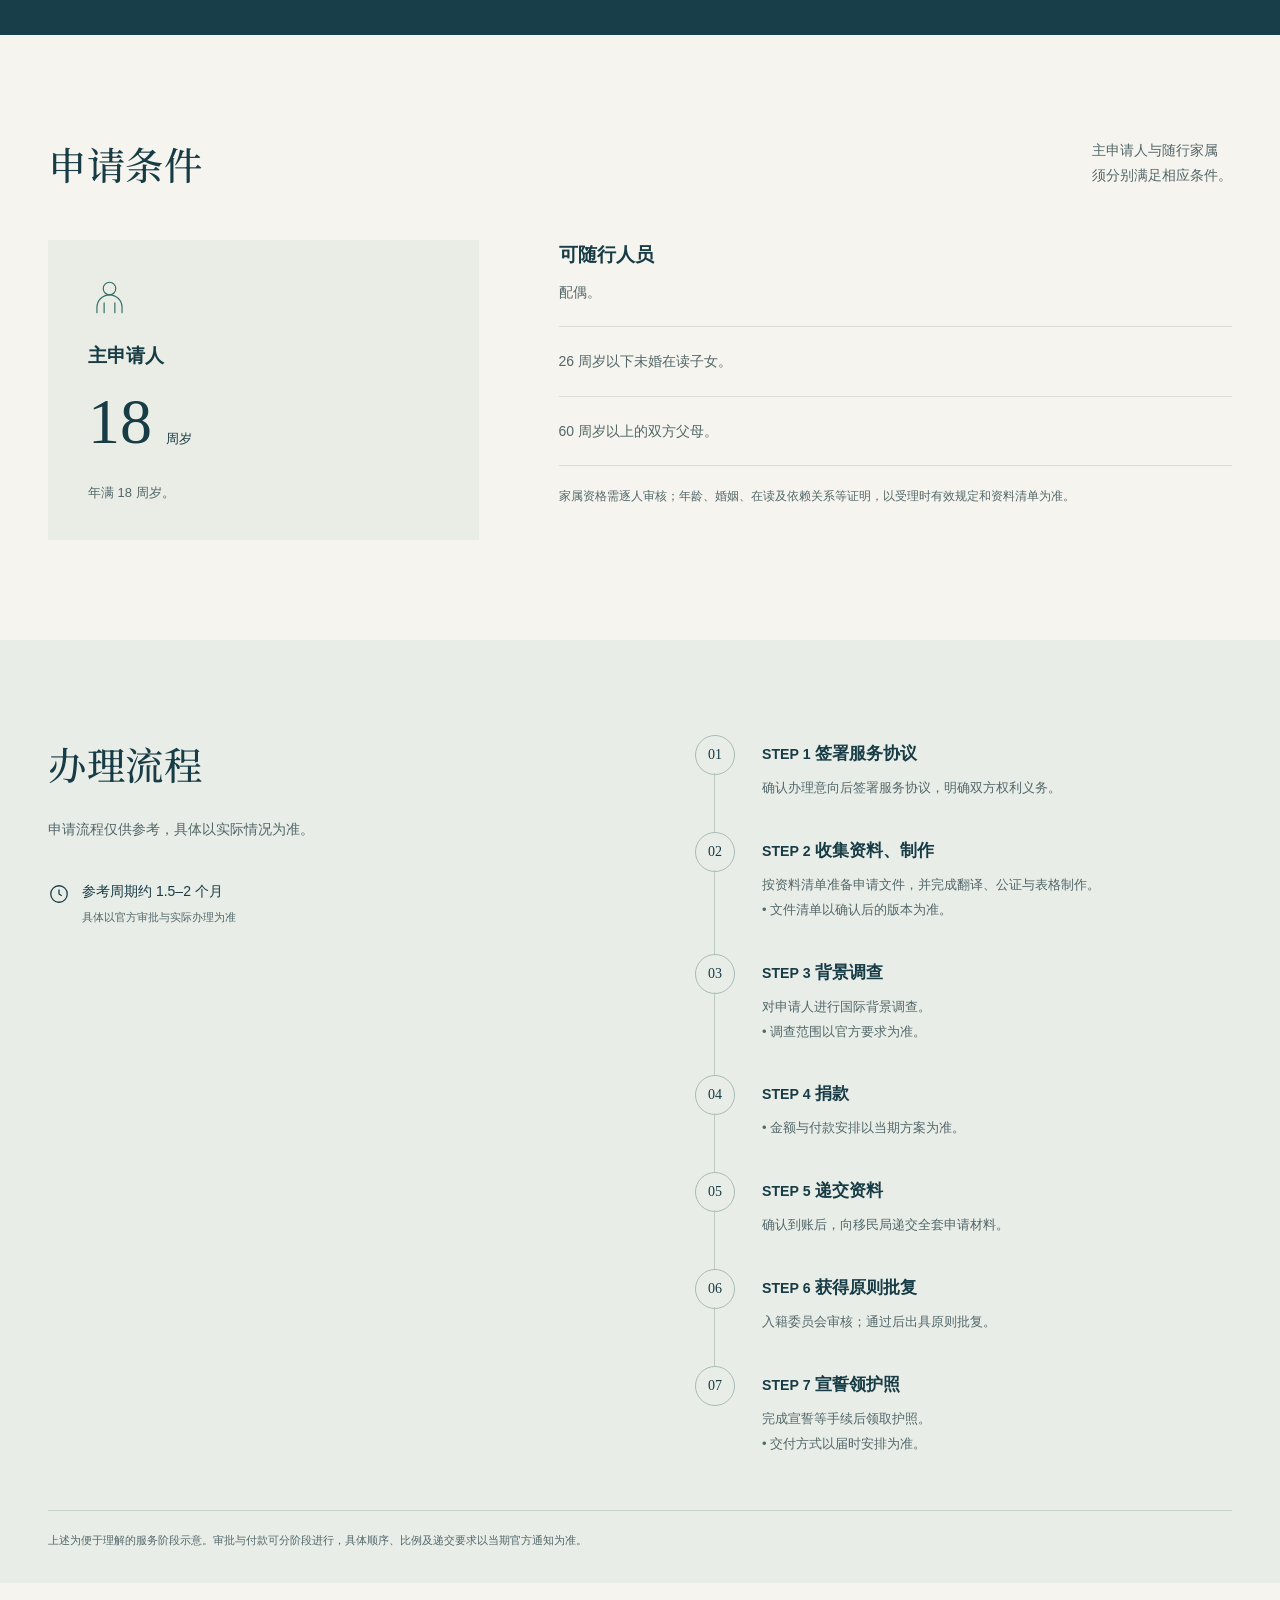
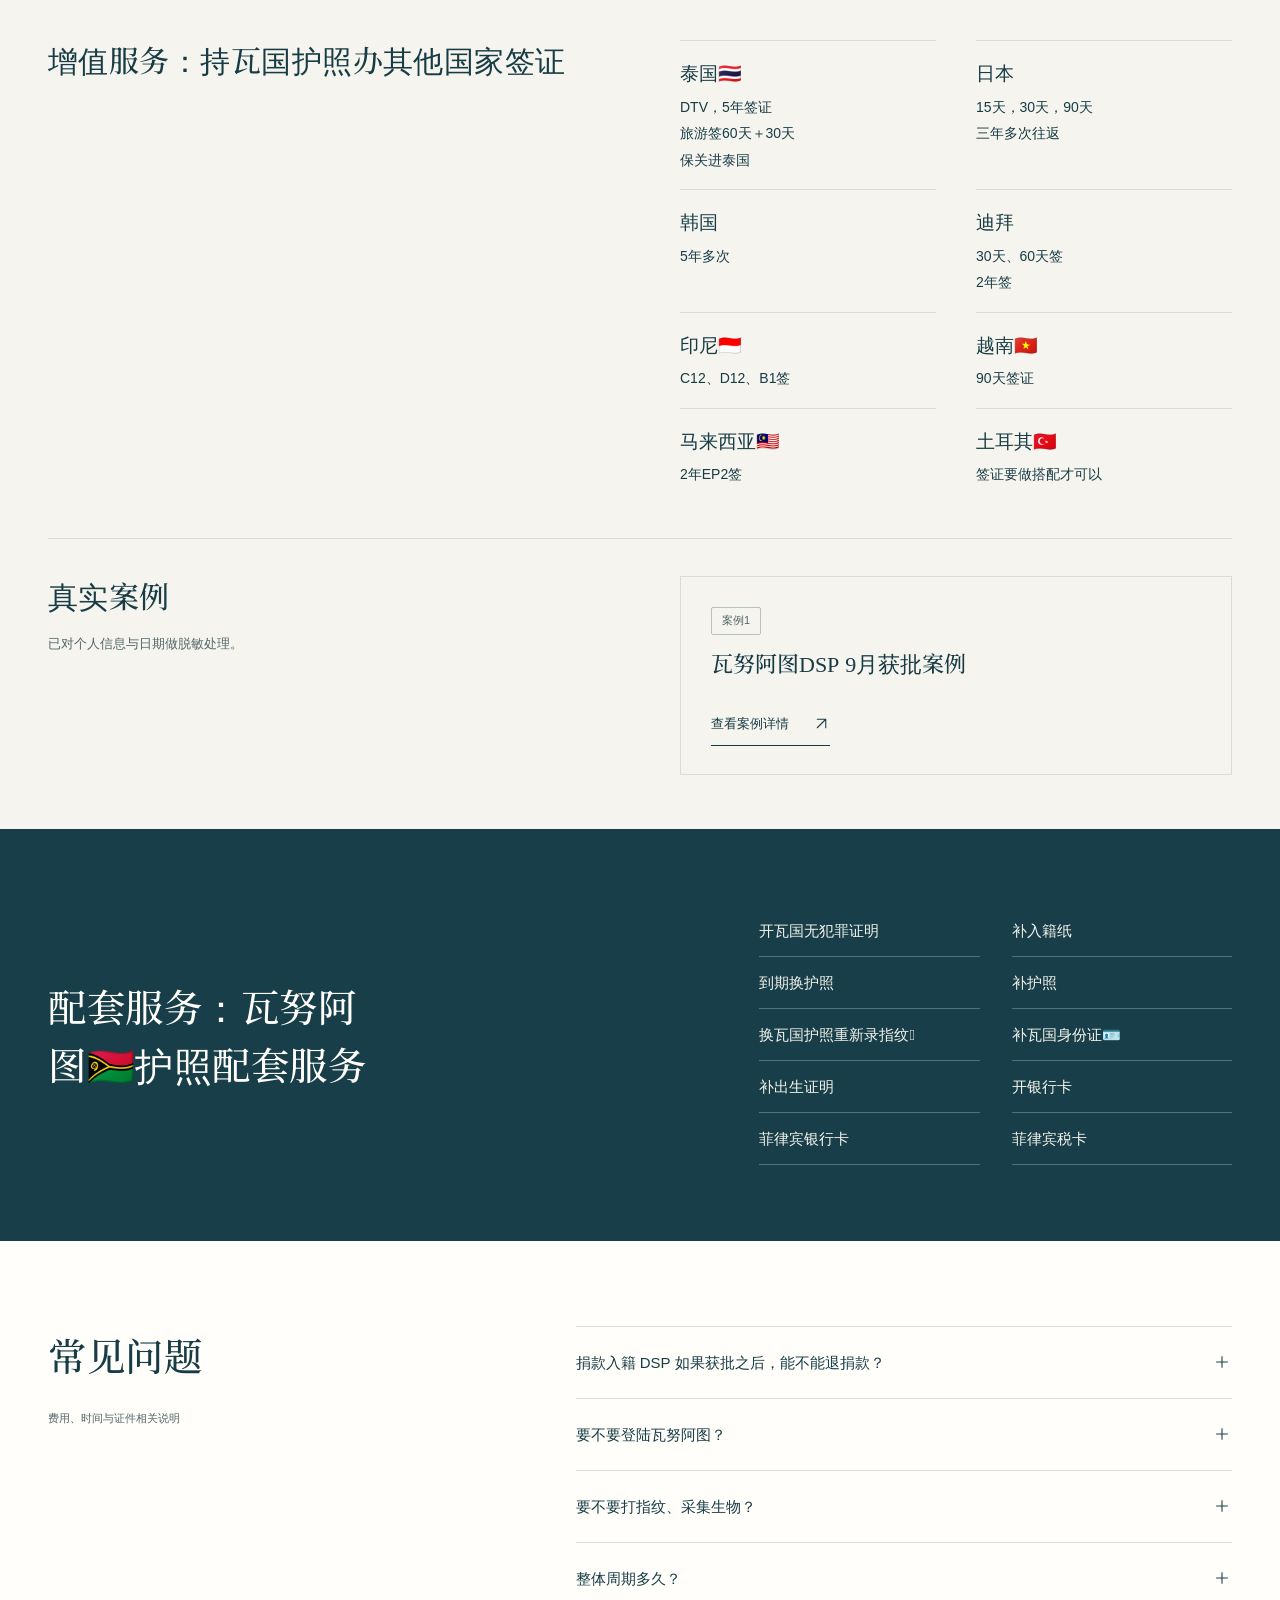
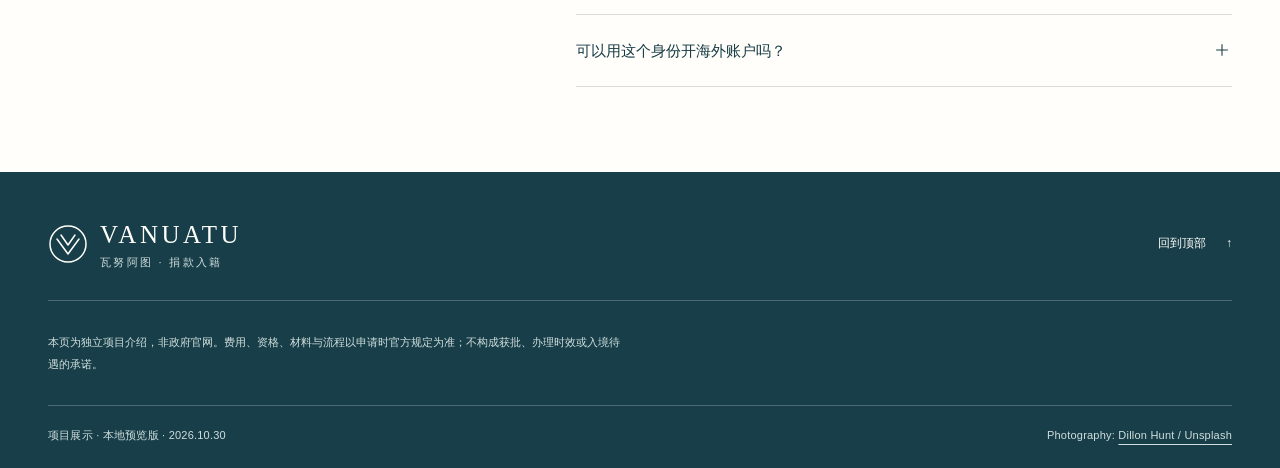
==== commit 480b428c: "Trim footer links; smaller visa-free lead" ====
--- a/index.html
+++ b/index.html
@@ -71,6 +71,6 @@
     <section class="faq-section" id="faq" aria-labelledby="faq-title"><div class="container faq-layout"><div><h2 id="faq-title">常见问题</h2><span class="faq-count">费用、时间与证件相关说明</span></div><div class="faq-list"><details><summary>捐款入籍 DSP 如果获批之后，能不能退捐款？<svg viewBox="0 0 24 24" aria-hidden="true"><path d="M5 12h14M12 5v14"/></svg></summary><div class="faq-answer"><p>不能，捐款是给到政府发展基金，一旦获批，全部不予返还。</p></div></details><details><summary>要不要登陆瓦努阿图？<svg viewBox="0 0 24 24" aria-hidden="true"><path d="M5 12h14M12 5v14"/></svg></summary><div class="faq-answer"><p>不用登陆、没有居住、没有移民监、不用面试。</p></div></details><details><summary>要不要打指纹、采集生物？<svg viewBox="0 0 24 24" aria-hidden="true"><path d="M5 12h14M12 5v14"/></svg></summary><div class="faq-answer"><p>现在强制生物采集；可以在维拉港、香港、迪拜等指定点位，也可以约移动采集，移动采集一般额外收费。也可以额外申请免打指纹，额外收费。</p></div></details><details><summary>整体周期多久？<svg viewBox="0 0 24 24" aria-hidden="true"><path d="M5 12h14M12 5v14"/></svg></summary><div class="faq-answer"><p>材料齐全顺利的情况下，一般 30–45 天；背调抽查、补材料、国际制裁名单筛查，会拉长到 60–90 天。</p></div></details><details><summary>可以用这个身份开海外账户吗？<svg viewBox="0 0 24 24" aria-hidden="true"><path d="M5 12h14M12 5v14"/></svg></summary><div class="faq-answer"><p>可以作为开户证件，但银行独立审核，不保证一定开户；近年很多银行对投资入籍护照加强审查。</p></div></details></div></div></section>
   </main>
 
-  <footer class="site-footer"><div class="container"><div class="footer-top"><a class="brand footer-brand" href="#top"><svg class="brand-mark" viewBox="0 0 40 40" fill="none" aria-hidden="true"><circle cx="20" cy="20" r="18" stroke="currentColor"/><path d="M9 15l11 15 11-15M13 11l7 10 7-10" stroke="currentColor" stroke-width="1.5"/></svg><span><strong>VANUATU</strong><small>瓦努阿图 · 捐款入籍</small></span></a><a class="back-top" href="#top">回到顶部 <span aria-hidden="true">↑</span></a></div><div class="footer-info"><p>本页为独立项目介绍，非政府官网。费用、资格、材料与流程以申请时官方规定为准；不构成获批、办理时效或入境待遇的承诺。</p><div class="footer-sources"><span>官方信息参考</span><a href="https://vancitizenship.gov.vu/images/forms/Investment%20Program%20Form.pdf" target="_blank" rel="noopener noreferrer">捐款入籍申请表 ↗</a><a href="https://vancitizenship.gov.vu/index.php/about-us/designated-agents" target="_blank" rel="noopener noreferrer">指定代理信息 ↗</a></div></div><div class="footer-bottom"><span>项目展示 · 本地预览版 · 2026.10.30</span><span>Photography: <a href="https://unsplash.com/photos/5bvIetoTddk" target="_blank" rel="noopener noreferrer">Dillon Hunt / Unsplash</a></span></div></div></footer>
+  <footer class="site-footer"><div class="container"><div class="footer-top"><a class="brand footer-brand" href="#top"><svg class="brand-mark" viewBox="0 0 40 40" fill="none" aria-hidden="true"><circle cx="20" cy="20" r="18" stroke="currentColor"/><path d="M9 15l11 15 11-15M13 11l7 10 7-10" stroke="currentColor" stroke-width="1.5"/></svg><span><strong>VANUATU</strong><small>瓦努阿图 · 捐款入籍</small></span></a><a class="back-top" href="#top">回到顶部 <span aria-hidden="true">↑</span></a></div><div class="footer-info"><p>本页为独立项目介绍，非政府官网。费用、资格、材料与流程以申请时官方规定为准；不构成获批、办理时效或入境待遇的承诺。</p></div><div class="footer-bottom"><span>项目展示 · 本地预览版 · 2026.10.30</span><span>Photography: <a href="https://unsplash.com/photos/5bvIetoTddk" target="_blank" rel="noopener noreferrer">Dillon Hunt / Unsplash</a></span></div></div></footer>
 </body>
 </html>
--- a/styles.css
+++ b/styles.css
@@ -10,6 +10,6 @@
 @media print{.site-header,.hero-actions,.hero-foot,.menu-toggle,.checklist-actions,.site-footer,.source-link{display:none!important}body{background:#fff;color:#000;font-size:11pt}.container{width:100%;max-width:none}.hero{min-height:0;background:#fff;color:#000;padding:0}.hero-image,.hero-shade{display:none}.hero-content{padding:0 0 25px;color:#000}.hero h1{font-size:28pt;color:#000}.hero-title-en,.hero-content>p{color:#333}.section,.fees-section,.process-section,.faq-section{padding:25px 0}.fees-section{background:#fff;color:#000}.fees-copy>p,.fee-note,.fee-unit,.fee-plan-label{color:#333}.fee-result{border-color:#ccc}.fee-selector{display:none}.overview,.fees-layout,.eligibility-layout,.process-layout,.faq-layout,.checklist-section{gap:30px}.process-intro{position:static}.steps li,.family-list article,.reserved-row{break-inside:avoid}.fee-value{font-size:32pt}a{color:#000}.primary-applicant{background:#f5f5f5}.faq-answer{display:block!important}.checklist-items small,.fine-print{color:#333}}
 
 .visa-content h3{font-family:var(--serif);font-weight:500;font-size:20px;margin:0 0 12px}.visa-content h3:not(:first-child){margin-top:34px}.visa-table{width:100%;table-layout:fixed;border-collapse:collapse;font-size:14px}.visa-table th,.visa-table td{text-align:left;padding:12px 10px 12px 0;border-top:1px solid var(--line)}.visa-table thead th{font-size:12px;color:var(--muted);font-weight:500;border-top:1px solid var(--ink)}.visa-content .fine-print{margin-top:22px}.case-card{display:block;border:1px solid var(--line);padding:28px 30px;transition:background .2s,border-color .2s}.case-card:hover{background:var(--white);border-color:var(--ink)}.case-card h3{font-family:var(--serif);font-weight:500;font-size:22px;margin:10px 0 14px}.case-page .case-hero{padding-block:80px 40px}.case-hero h1{font-size:clamp(32px,4vw,52px);line-height:1.4}.case-back{display:inline-flex;min-height:44px;align-items:center;font-size:13px;text-decoration:underline;margin-bottom:24px}.case-timeline{list-style:none;padding:0;margin:0;border-top:1px solid var(--ink)}.case-timeline li{display:grid;grid-template-columns:150px 1fr;gap:20px;padding:18px 0;border-bottom:1px solid var(--line);font-size:16px}.case-timeline time{font-family:var(--serif);color:var(--sea)}.case-docs{display:grid;grid-template-columns:repeat(auto-fill,minmax(260px,1fr));gap:28px}.case-docs figure{margin:0}.case-docs img{width:100%;height:auto;display:block;border:1px solid var(--line);background:var(--white)}.case-docs figcaption{font-size:13px;color:var(--muted);margin-top:10px}@media(max-width:760px){.case-timeline li{grid-template-columns:110px 1fr;gap:12px;font-size:14px}.case-card{padding:22px}.visa-table{font-size:13px}}
-.dark-band{padding:76px 0;background:var(--ocean);color:var(--white)}.dark-band-layout{display:grid;grid-template-columns:1.12fr .88fr;gap:110px;align-items:center}.dark-band-lead{font-family:var(--serif);font-size:clamp(20px,2vw,26px);line-height:1.8;color:#f6f4ee;margin-bottom:28px}.dark-band .button-light:hover{background:var(--sand)}@media(max-width:760px){.dark-band{padding:60px 0}.dark-band-layout{grid-template-columns:1fr;gap:22px}}
+.dark-band{padding:76px 0;background:var(--ocean);color:var(--white)}.dark-band-layout{display:grid;grid-template-columns:1.12fr .88fr;gap:110px;align-items:center}.dark-band-lead{font-family:var(--serif);font-size:clamp(15px,1.35vw,18px);line-height:1.85;color:#f6f4ee;margin-bottom:22px;font-weight:400}.dark-band .button-light:hover{background:var(--sand)}@media(max-width:760px){.dark-band{padding:60px 0}.dark-band-layout{grid-template-columns:1fr;gap:22px}}
 .vf-hero-img{width:100%;max-width:720px;height:auto;display:block;border:1px solid var(--line)}.vf-lead{font-size:16px;line-height:2;margin-top:34px;max-width:860px}.vf-group{padding-top:50px}.vf-group h2{font-size:clamp(24px,2.4vw,32px);margin-bottom:20px}.vf-tags{list-style:none;padding:0;margin:0;display:flex;flex-wrap:wrap;gap:10px}.vf-tags li{border:1px solid var(--line);background:var(--white);padding:6px 12px;font-size:14px;line-height:1.6}.vf-note{margin-top:16px;font-size:14px;color:var(--muted)}.vf-foot{margin-top:50px;padding-top:24px;border-top:1px solid var(--ink);font-size:15px}.vf-foot a{text-decoration:underline}
 .dark-band-note{margin-top:22px;font-size:14px;line-height:1.9;color:#d0dedd}.dark-band-note a{color:#fff;text-decoration:underline}.vf-sub{display:block;font-family:var(--sans);font-size:14px;color:var(--muted);margin-top:4px;letter-spacing:0}.visa-services{display:grid;grid-template-columns:repeat(2,1fr);gap:0 40px}.vs-row{padding:16px 0;border-top:1px solid var(--line)}.vs-row h3{font-family:var(--serif);font-weight:500;font-size:19px;margin-bottom:6px}.vs-row ul{list-style:none;padding:0;margin:0}.vs-row li{font-size:14px;line-height:1.9;color:var(--ink)}.support-list{list-style:none;padding:0;margin:0;display:grid;grid-template-columns:repeat(2,1fr);gap:0 32px}.support-list li{padding:12px 0;border-bottom:1px solid #547078;font-size:15px;color:#f6f4ee}@media(max-width:760px){.visa-services,.support-list{grid-template-columns:1fr}}
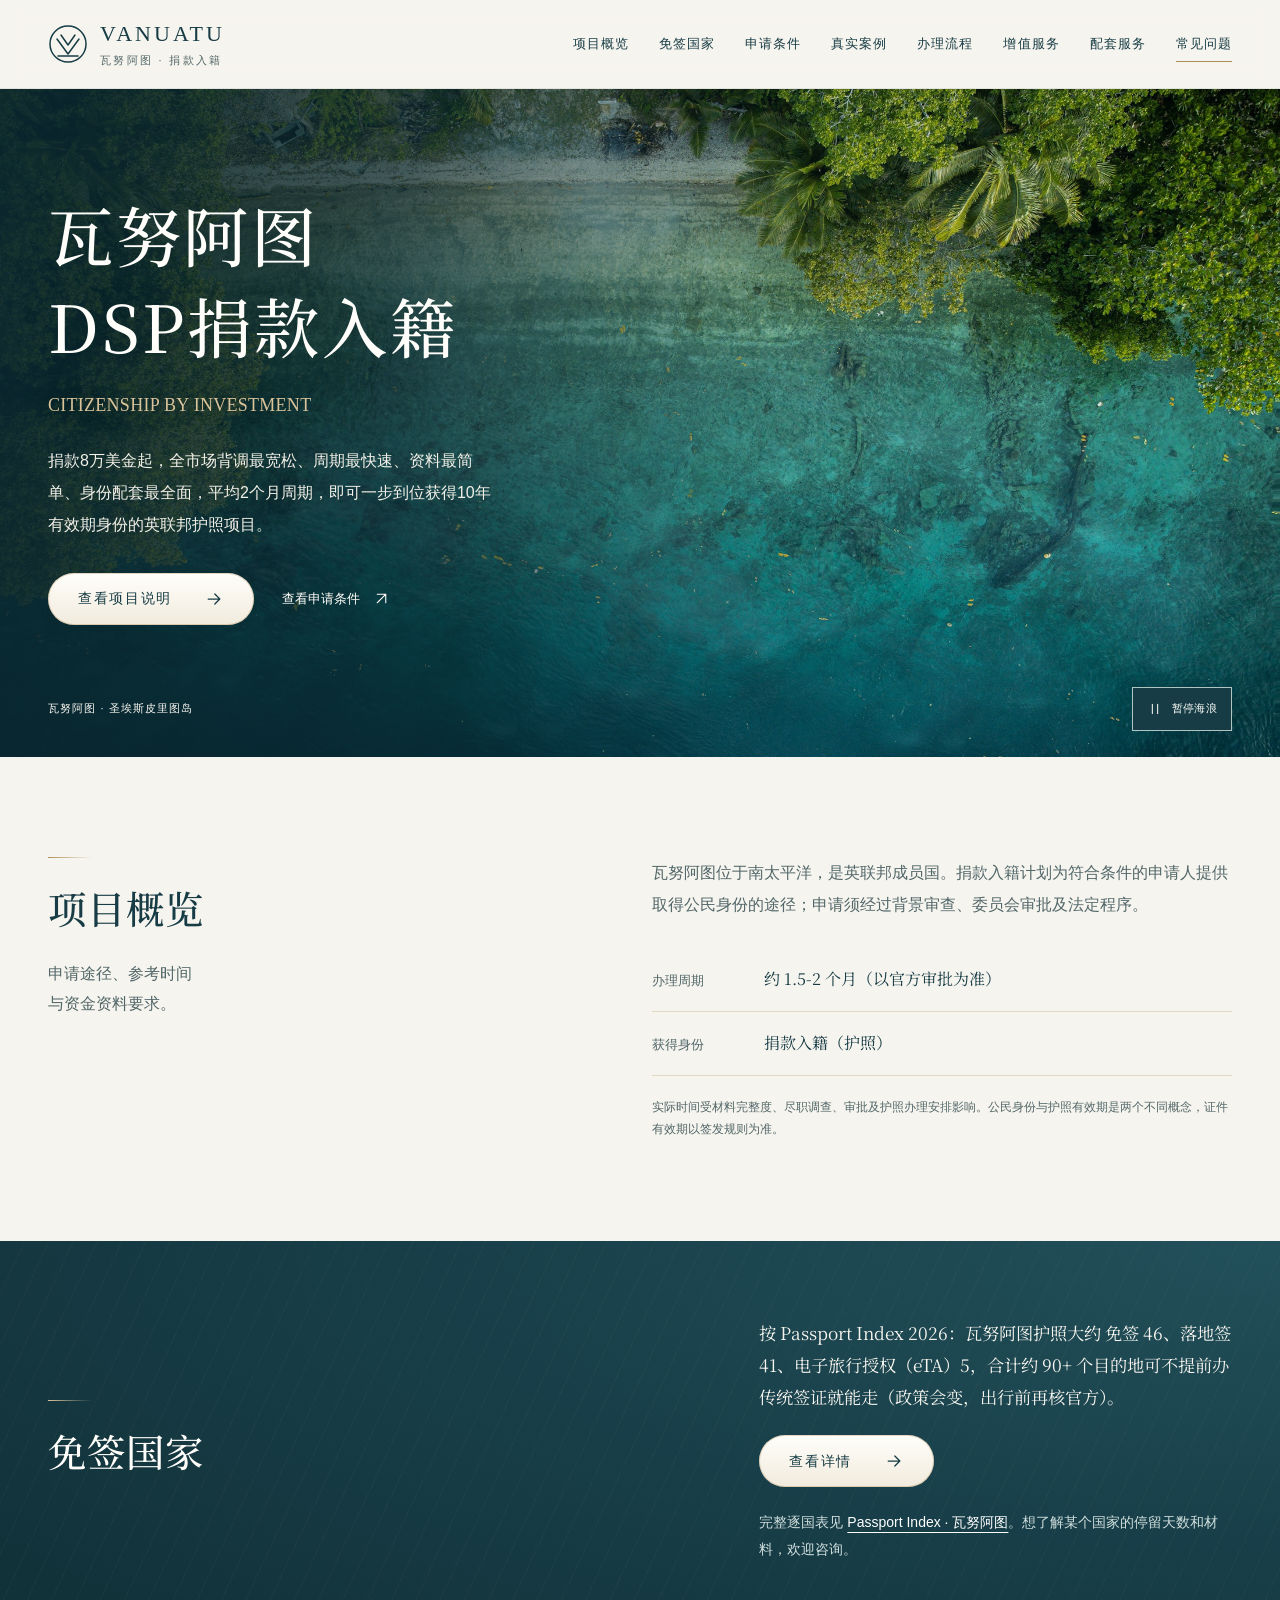
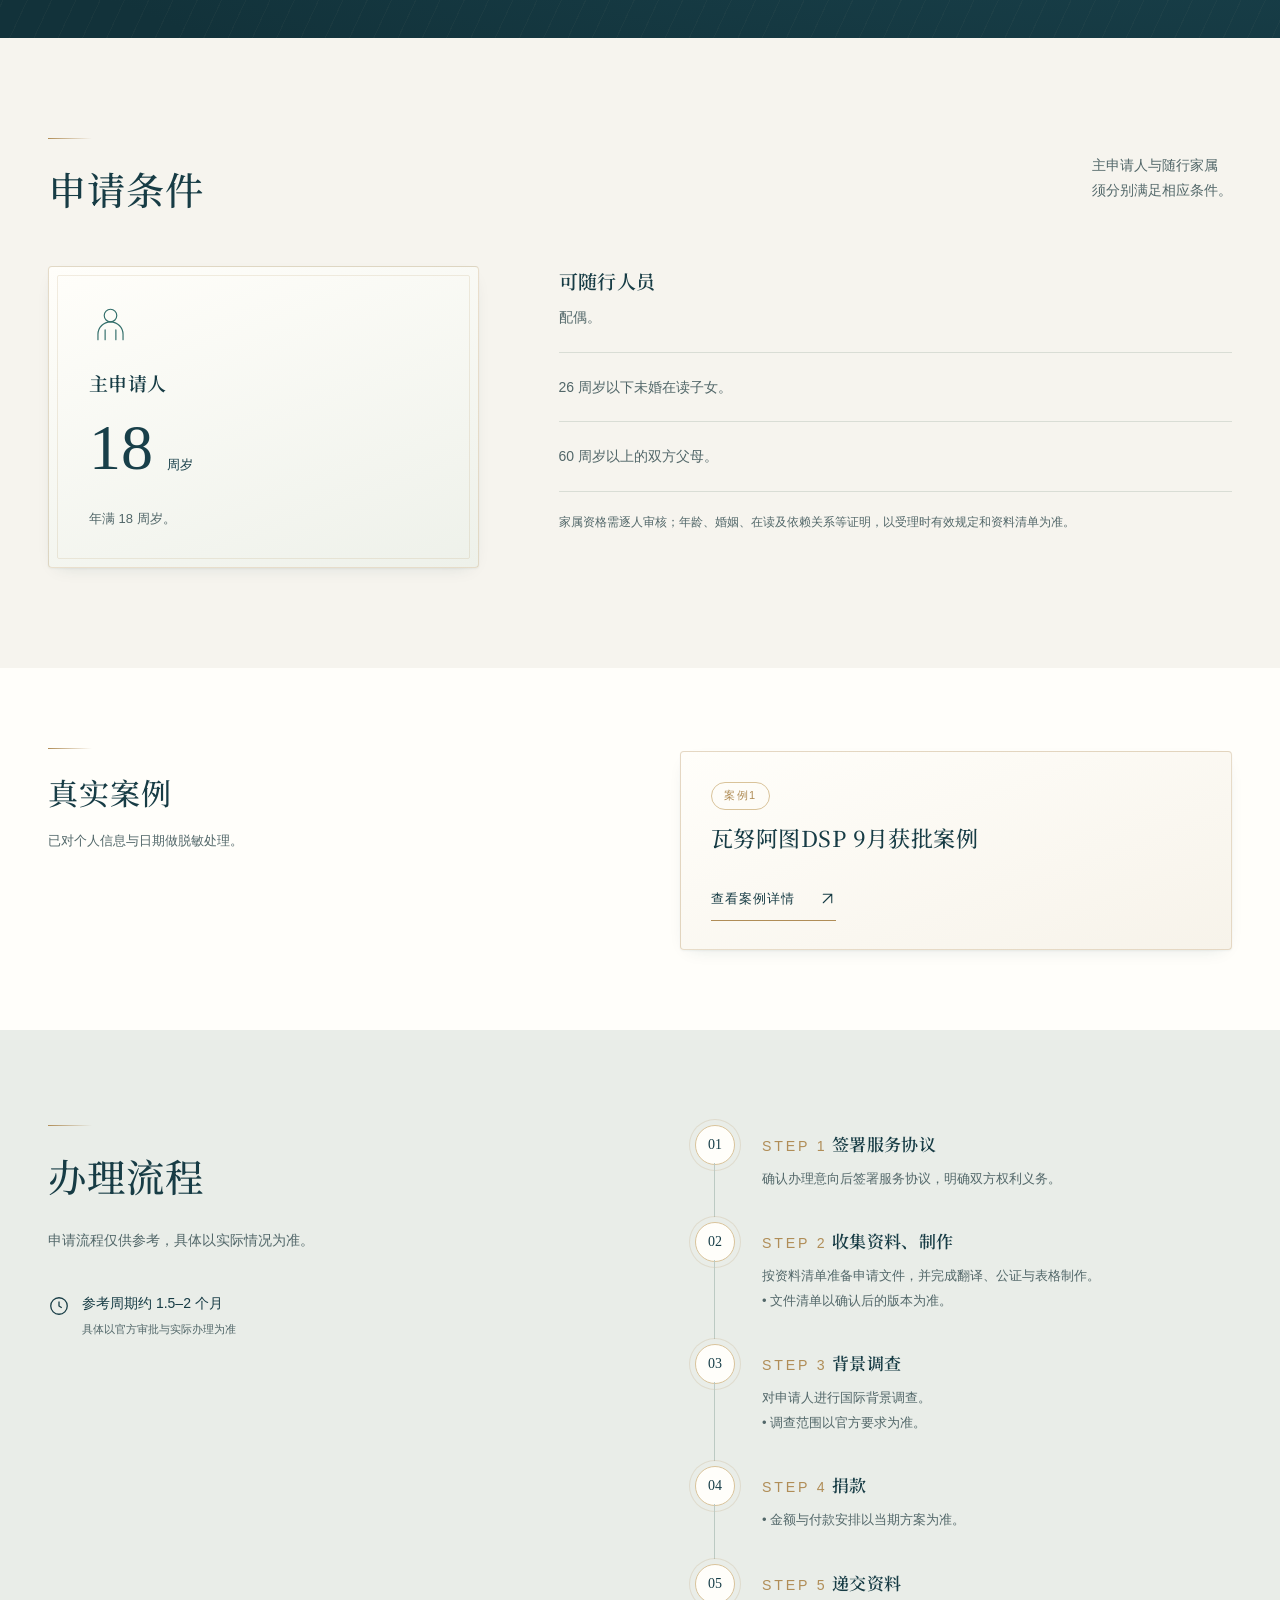
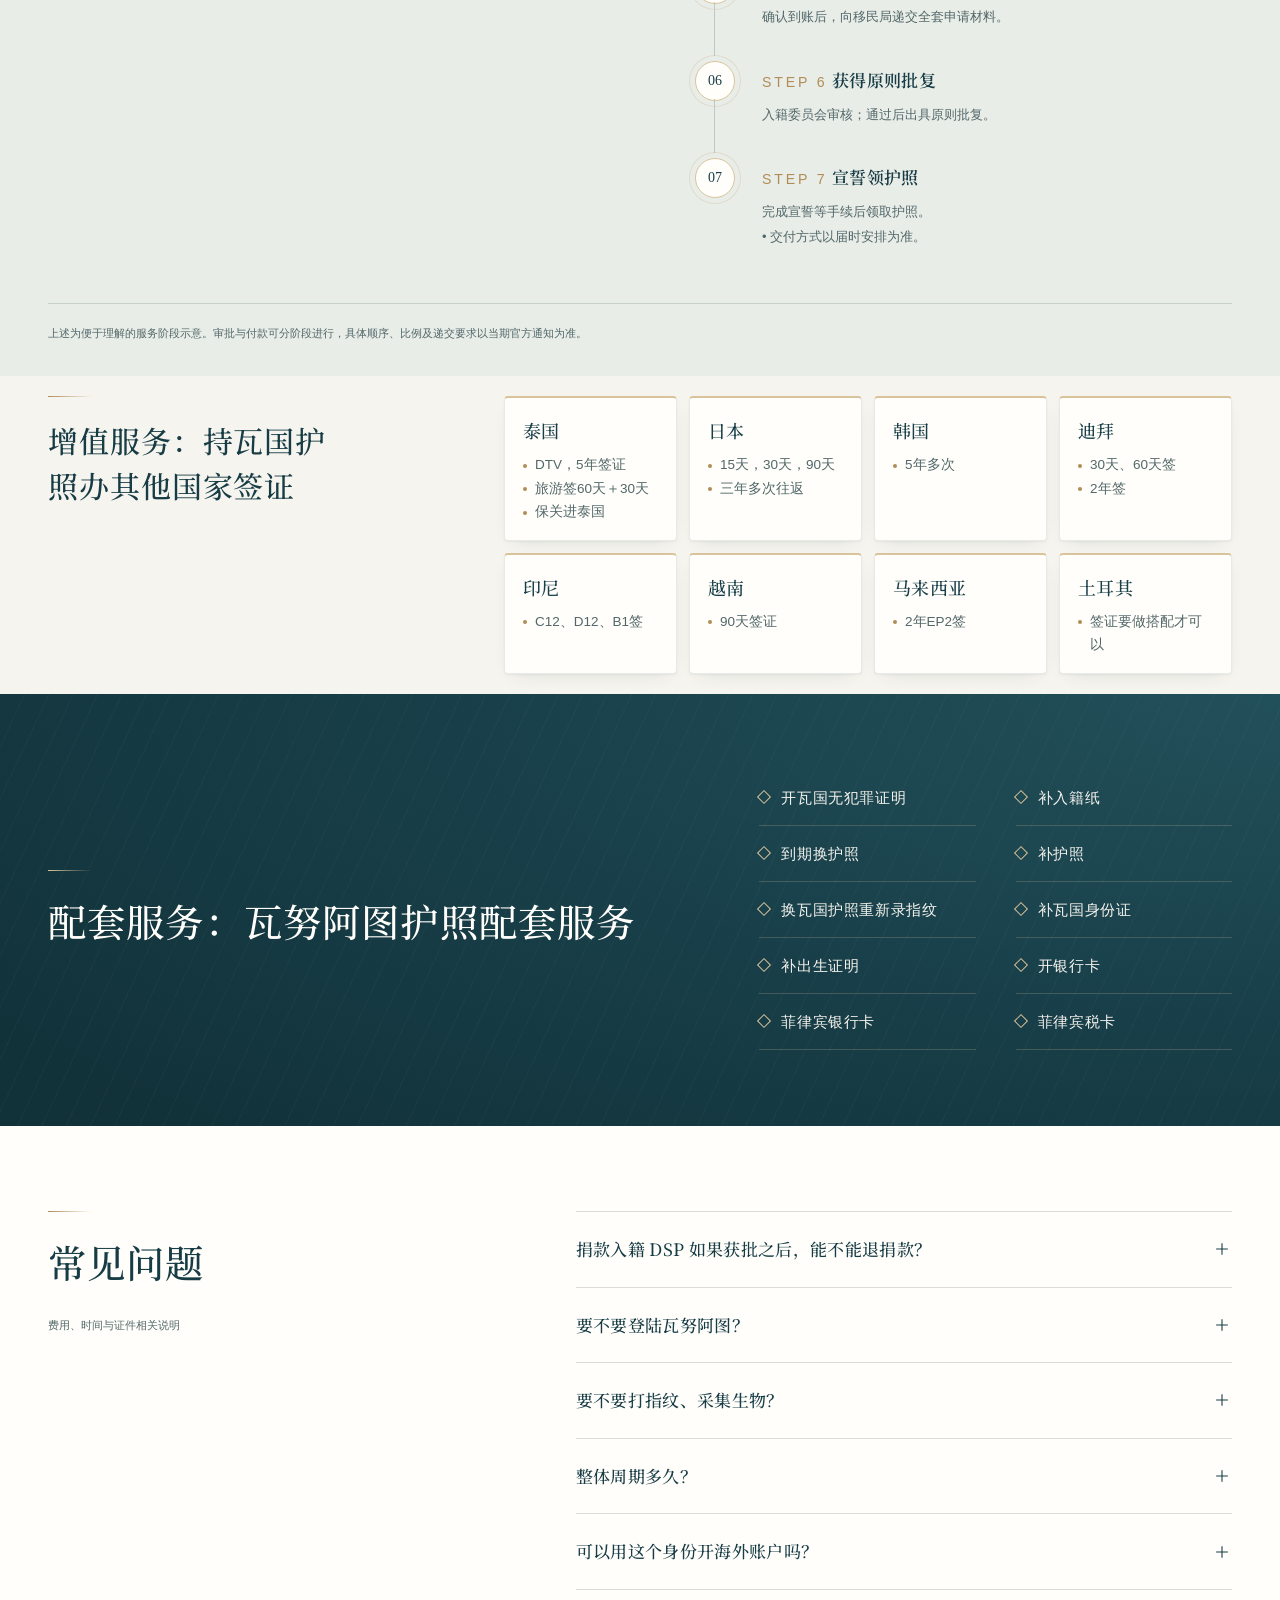
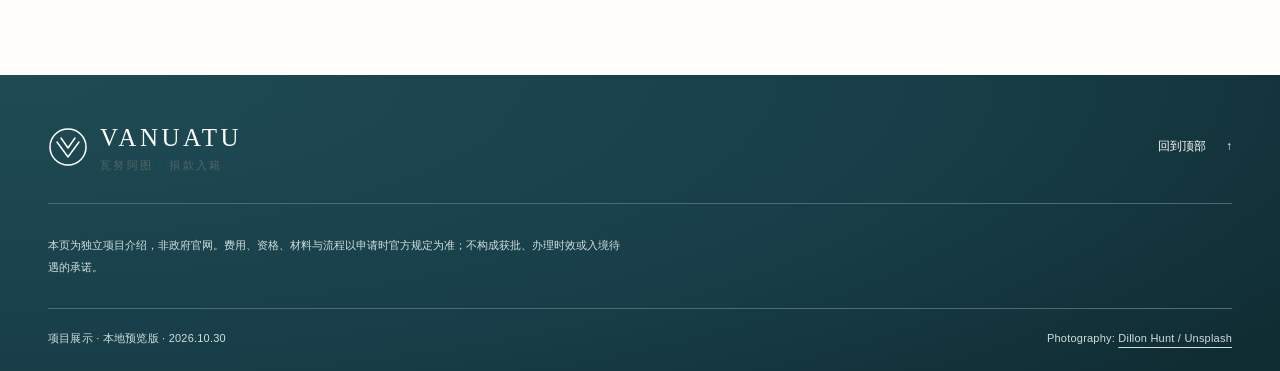
==== commit d6357cd8: "Round 6 polish" ====
--- a/index.html
+++ b/index.html
@@ -33,11 +33,11 @@
         <span><strong>VANUATU</strong><small>瓦努阿图 · 捐款入籍</small></span>
       </a>
       <nav class="desktop-nav" aria-label="主导航">
-        <a href="#overview">项目概览</a><a href="#visa-free">免签国家</a><a href="#eligibility">申请条件</a><a href="#process">办理流程</a><a href="#services">增值服务与案例</a><a href="#support">配套服务</a><a href="#faq">常见问题</a>
+        <a href="#overview">项目概览</a><a href="#visa-free">免签国家</a><a href="#eligibility">申请条件</a><a href="#cases">真实案例</a><a href="#process">办理流程</a><a href="#services">增值服务</a><a href="#support">配套服务</a><a href="#faq">常见问题</a>
       </nav>
       <button class="menu-toggle" aria-label="打开导航菜单" aria-expanded="false" aria-controls="mobile-nav"><svg viewBox="0 0 24 24" aria-hidden="true"><path d="M4 7h16M4 12h16M4 17h16"/></svg></button>
     </div>
-    <nav id="mobile-nav" class="mobile-nav" aria-label="手机导航" hidden><a href="#overview">项目概览</a><a href="#visa-free">免签国家</a><a href="#eligibility">申请条件</a><a href="#process">办理流程</a><a href="#services">增值服务与案例</a><a href="#support">配套服务</a><a href="#faq">常见问题</a></nav>
+    <nav id="mobile-nav" class="mobile-nav" aria-label="手机导航" hidden><a href="#overview">项目概览</a><a href="#visa-free">免签国家</a><a href="#eligibility">申请条件</a><a href="#cases">真实案例</a><a href="#process">办理流程</a><a href="#services">增值服务</a><a href="#support">配套服务</a><a href="#faq">常见问题</a></nav>
   </header>
 
   <main id="main">
@@ -62,15 +62,17 @@
 
     <section class="section container" id="eligibility" aria-labelledby="eligibility-title"><div class="section-heading"><h2 id="eligibility-title">申请条件</h2><p>主申请人与随行家属<br>须分别满足相应条件。</p></div><div class="eligibility-layout"><article class="primary-applicant"><svg viewBox="0 0 48 48" aria-hidden="true"><circle cx="24" cy="14" r="7"/><path d="M10 41v-6a14 14 0 0 1 28 0v6M18 41V30M30 41V30"/></svg><h3>主申请人</h3><p class="age">18<span>周岁</span></p><p>年满 18 周岁。</p></article><div class="family-list"><article><div class="family-label"><h3>可随行人员</h3></div><p>配偶。</p></article><article><p>26 周岁以下未婚在读子女。</p></article><article><p>60 周岁以上的双方父母。</p></article><p class="fine-print">家属资格需逐人审核；年龄、婚姻、在读及依赖关系等证明，以受理时有效规定和资料清单为准。</p></div></div></section>
 
+    <section class="section cases-section" id="cases" aria-labelledby="cases-title"><div class="container reserved-row"><div><h2 id="cases-title">真实案例</h2><p>已对个人信息与日期做脱敏处理。</p></div><div class="reserved-content"><a class="case-card" href="case-1.html"><span class="status-label">案例1</span><h3>瓦努阿图DSP 9月获批案例</h3><span class="text-link">查看案例详情 <svg viewBox="0 0 24 24" aria-hidden="true"><path d="M6 18 18 6M6 6h12v12"/></svg></span></a></div></div></section>
     <section class="process-section" id="process" aria-labelledby="process-title"><div class="container process-layout"><div class="process-intro"><h2 id="process-title">办理流程</h2><p>申请流程仅供参考，具体以实际情况为准。</p><div class="process-note"><svg viewBox="0 0 24 24" aria-hidden="true"><circle cx="12" cy="12" r="9"/><path d="M12 7v5l3 2"/></svg><p>参考周期约 1.5–2 个月<br><small>具体以官方审批与实际办理为准</small></p></div></div><ol class="steps"><li><span class="step-number">01</span><div><h3><small>STEP 1</small> 签署服务协议</h3><p>确认办理意向后签署服务协议，明确双方权利义务。</p></div></li><li><span class="step-number">02</span><div><h3><small>STEP 2</small> 收集资料、制作</h3><p>按资料清单准备申请文件，并完成翻译、公证与表格制作。</p><p>• 文件清单以确认后的版本为准。</p></div></li><li><span class="step-number">03</span><div><h3><small>STEP 3</small> 背景调查</h3><p>对申请人进行国际背景调查。</p><p>• 调查范围以官方要求为准。</p></div></li><li><span class="step-number">04</span><div><h3><small>STEP 4</small> 捐款</h3><p>• 金额与付款安排以当期方案为准。</p></div></li><li><span class="step-number">05</span><div><h3><small>STEP 5</small> 递交资料</h3><p>确认到账后，向移民局递交全套申请材料。</p></div></li><li><span class="step-number">06</span><div><h3><small>STEP 6</small> 获得原则批复</h3><p>入籍委员会审核；通过后出具原则批复。</p></div></li><li><span class="step-number">07</span><div><h3><small>STEP 7</small> 宣誓领护照</h3><p>完成宣誓等手续后领取护照。</p><p>• 交付方式以届时安排为准。</p></div></li></ol></div><p class="container process-footnote">上述为便于理解的服务阶段示意。审批与付款可分阶段进行，具体顺序、比例及递交要求以当期官方通知为准。</p></section>
 
-    <section class="section container reserved-section" id="services" aria-labelledby="services-title"><div class="reserved-row"><div><h2 id="services-title">增值服务：持瓦国护照办其他国家签证</h2></div><div class="reserved-content visa-services"><div class="vs-row"><h3>泰国🇹🇭</h3><ul><li>DTV，5年签证</li><li>旅游签60天＋30天</li><li>保关进泰国</li></ul></div><div class="vs-row"><h3>日本</h3><ul><li>15天，30天，90天</li><li>三年多次往返</li></ul></div><div class="vs-row"><h3>韩国</h3><ul><li>5年多次</li></ul></div><div class="vs-row"><h3>迪拜</h3><ul><li>30天、60天签</li><li>2年签</li></ul></div><div class="vs-row"><h3>印尼🇮🇩</h3><ul><li>C12、D12、B1签</li></ul></div><div class="vs-row"><h3>越南🇻🇳</h3><ul><li>90天签证</li></ul></div><div class="vs-row"><h3>马来西亚🇲🇾</h3><ul><li>2年EP2签</li></ul></div><div class="vs-row"><h3>土耳其🇹🇷</h3><ul><li>签证要做搭配才可以</li></ul></div></div></div><div class="reserved-row" id="cases"><div><h2>真实案例</h2><p>已对个人信息与日期做脱敏处理。</p></div><div class="reserved-content"><a class="case-card" href="case-1.html"><span class="status-label">案例1</span><h3>瓦努阿图DSP 9月获批案例</h3><span class="text-link">查看案例详情 <svg viewBox="0 0 24 24" aria-hidden="true"><path d="M6 18 18 6M6 6h12v12"/></svg></span></a></div></div></section>
-    <section class="dark-band" id="support" aria-labelledby="support-title"><div class="container dark-band-layout"><div><h2 id="support-title">配套服务：瓦努阿图🇻🇺护照配套服务</h2></div><div><ul class="support-list"><li>开瓦国无犯罪证明</li><li>补入籍纸</li><li>到期换护照</li><li>补护照</li><li>换瓦国护照重新录指纹🫆</li><li>补瓦国身份证🪪</li><li>补出生证明</li><li>开银行卡</li><li>菲律宾银行卡</li><li>菲律宾税卡</li></ul></div></div></section>
+    <section class="section container reserved-section" id="services" aria-labelledby="services-title"><div class="reserved-row"><div><h2 id="services-title">增值服务：持瓦国护照办其他国家签证</h2></div><div class="reserved-content visa-services"><div class="vs-row"><h3>泰国</h3><ul><li>DTV，5年签证</li><li>旅游签60天＋30天</li><li>保关进泰国</li></ul></div><div class="vs-row"><h3>日本</h3><ul><li>15天，30天，90天</li><li>三年多次往返</li></ul></div><div class="vs-row"><h3>韩国</h3><ul><li>5年多次</li></ul></div><div class="vs-row"><h3>迪拜</h3><ul><li>30天、60天签</li><li>2年签</li></ul></div><div class="vs-row"><h3>印尼</h3><ul><li>C12、D12、B1签</li></ul></div><div class="vs-row"><h3>越南</h3><ul><li>90天签证</li></ul></div><div class="vs-row"><h3>马来西亚</h3><ul><li>2年EP2签</li></ul></div><div class="vs-row"><h3>土耳其</h3><ul><li>签证要做搭配才可以</li></ul></div></div></div></section>
+    <section class="dark-band" id="support" aria-labelledby="support-title"><div class="container dark-band-layout"><div><h2 id="support-title">配套服务：瓦努阿图护照配套服务</h2></div><div><ul class="support-list"><li>开瓦国无犯罪证明</li><li>补入籍纸</li><li>到期换护照</li><li>补护照</li><li>换瓦国护照重新录指纹</li><li>补瓦国身份证</li><li>补出生证明</li><li>开银行卡</li><li>菲律宾银行卡</li><li>菲律宾税卡</li></ul></div></div></section>
 
 
     <section class="faq-section" id="faq" aria-labelledby="faq-title"><div class="container faq-layout"><div><h2 id="faq-title">常见问题</h2><span class="faq-count">费用、时间与证件相关说明</span></div><div class="faq-list"><details><summary>捐款入籍 DSP 如果获批之后，能不能退捐款？<svg viewBox="0 0 24 24" aria-hidden="true"><path d="M5 12h14M12 5v14"/></svg></summary><div class="faq-answer"><p>不能，捐款是给到政府发展基金，一旦获批，全部不予返还。</p></div></details><details><summary>要不要登陆瓦努阿图？<svg viewBox="0 0 24 24" aria-hidden="true"><path d="M5 12h14M12 5v14"/></svg></summary><div class="faq-answer"><p>不用登陆、没有居住、没有移民监、不用面试。</p></div></details><details><summary>要不要打指纹、采集生物？<svg viewBox="0 0 24 24" aria-hidden="true"><path d="M5 12h14M12 5v14"/></svg></summary><div class="faq-answer"><p>现在强制生物采集；可以在维拉港、香港、迪拜等指定点位，也可以约移动采集，移动采集一般额外收费。也可以额外申请免打指纹，额外收费。</p></div></details><details><summary>整体周期多久？<svg viewBox="0 0 24 24" aria-hidden="true"><path d="M5 12h14M12 5v14"/></svg></summary><div class="faq-answer"><p>材料齐全顺利的情况下，一般 30–45 天；背调抽查、补材料、国际制裁名单筛查，会拉长到 60–90 天。</p></div></details><details><summary>可以用这个身份开海外账户吗？<svg viewBox="0 0 24 24" aria-hidden="true"><path d="M5 12h14M12 5v14"/></svg></summary><div class="faq-answer"><p>可以作为开户证件，但银行独立审核，不保证一定开户；近年很多银行对投资入籍护照加强审查。</p></div></details></div></div></section>
   </main>
 
   <footer class="site-footer"><div class="container"><div class="footer-top"><a class="brand footer-brand" href="#top"><svg class="brand-mark" viewBox="0 0 40 40" fill="none" aria-hidden="true"><circle cx="20" cy="20" r="18" stroke="currentColor"/><path d="M9 15l11 15 11-15M13 11l7 10 7-10" stroke="currentColor" stroke-width="1.5"/></svg><span><strong>VANUATU</strong><small>瓦努阿图 · 捐款入籍</small></span></a><a class="back-top" href="#top">回到顶部 <span aria-hidden="true">↑</span></a></div><div class="footer-info"><p>本页为独立项目介绍，非政府官网。费用、资格、材料与流程以申请时官方规定为准；不构成获批、办理时效或入境待遇的承诺。</p></div><div class="footer-bottom"><span>项目展示 · 本地预览版 · 2026.10.30</span><span>Photography: <a href="https://unsplash.com/photos/5bvIetoTddk" target="_blank" rel="noopener noreferrer">Dillon Hunt / Unsplash</a></span></div></div></footer>
+<script>(()=>{const d=document.documentElement;if(!("IntersectionObserver"in window)||matchMedia("(prefers-reduced-motion: reduce)").matches)return;const els=document.querySelectorAll("main section:not(.hero),main .vs-row,main .case-docs figure,main .vf-group");els.forEach((e,i)=>{e.setAttribute("data-reveal","");if(e.classList.contains("vs-row"))e.style.transitionDelay=(i%4)*60+"ms"});d.classList.add("reveal-on");const io=new IntersectionObserver(es=>es.forEach(x=>{if(x.isIntersecting){x.target.classList.add("is-in");io.unobserve(x.target)}}),{rootMargin:"0px 0px -8% 0px"});els.forEach(e=>io.observe(e))})();</script>
 </body>
 </html>
--- a/styles.css
+++ b/styles.css
@@ -13,3 +13,86 @@
 .dark-band{padding:76px 0;background:var(--ocean);color:var(--white)}.dark-band-layout{display:grid;grid-template-columns:1.12fr .88fr;gap:110px;align-items:center}.dark-band-lead{font-family:var(--serif);font-size:clamp(15px,1.35vw,18px);line-height:1.85;color:#f6f4ee;margin-bottom:22px;font-weight:400}.dark-band .button-light:hover{background:var(--sand)}@media(max-width:760px){.dark-band{padding:60px 0}.dark-band-layout{grid-template-columns:1fr;gap:22px}}
 .vf-hero-img{width:100%;max-width:720px;height:auto;display:block;border:1px solid var(--line)}.vf-lead{font-size:16px;line-height:2;margin-top:34px;max-width:860px}.vf-group{padding-top:50px}.vf-group h2{font-size:clamp(24px,2.4vw,32px);margin-bottom:20px}.vf-tags{list-style:none;padding:0;margin:0;display:flex;flex-wrap:wrap;gap:10px}.vf-tags li{border:1px solid var(--line);background:var(--white);padding:6px 12px;font-size:14px;line-height:1.6}.vf-note{margin-top:16px;font-size:14px;color:var(--muted)}.vf-foot{margin-top:50px;padding-top:24px;border-top:1px solid var(--ink);font-size:15px}.vf-foot a{text-decoration:underline}
 .dark-band-note{margin-top:22px;font-size:14px;line-height:1.9;color:#d0dedd}.dark-band-note a{color:#fff;text-decoration:underline}.vf-sub{display:block;font-family:var(--sans);font-size:14px;color:var(--muted);margin-top:4px;letter-spacing:0}.visa-services{display:grid;grid-template-columns:repeat(2,1fr);gap:0 40px}.vs-row{padding:16px 0;border-top:1px solid var(--line)}.vs-row h3{font-family:var(--serif);font-weight:500;font-size:19px;margin-bottom:6px}.vs-row ul{list-style:none;padding:0;margin:0}.vs-row li{font-size:14px;line-height:1.9;color:var(--ink)}.support-list{list-style:none;padding:0;margin:0;display:grid;grid-template-columns:repeat(2,1fr);gap:0 32px}.support-list li{padding:12px 0;border-bottom:1px solid #547078;font-size:15px;color:#f6f4ee}@media(max-width:760px){.visa-services,.support-list{grid-template-columns:1fr}}
+/* ===== Round 6 · luxury polish (impeccable polish/craft + Bugatti/Oura DESIGN.md cues) ===== */
+:root{--gold:#b08d57;--gold-soft:#d9c39a;--shadow-sm:0 1px 2px rgba(23,60,69,.05),0 6px 18px -10px rgba(23,60,69,.18);--shadow-md:0 2px 4px rgba(23,60,69,.05),0 18px 40px -18px rgba(23,60,69,.28);--ease:cubic-bezier(.16,1,.3,1)}
+body{text-rendering:optimizeLegibility;font-feature-settings:"palt" 0}
+h1,h2,h3,.vs-row h3,.case-card h3,.steps h3{font-family:var(--serif)}
+h2{letter-spacing:.03em;line-height:1.38}
+h3{font-weight:600;letter-spacing:.02em}
+/* hairline gold ornament above section titles (decoration only) */
+.section-heading h2,.overview h2,.reserved-row h2,.process-intro h2,.faq-layout h2,.dark-band h2,.case-hero h1,.vf-group h2{position:relative;padding-top:22px}
+.section-heading h2:before,.overview h2:before,.reserved-row h2:before,.process-intro h2:before,.faq-layout h2:before,.dark-band h2:before,.case-hero h1:before,.vf-group h2:before{content:"";position:absolute;top:0;left:0;width:44px;height:1px;background:linear-gradient(90deg,var(--gold),transparent)}
+.dark-band h2:before{background:linear-gradient(90deg,var(--gold-soft),transparent)}
+.vf-group h2:before{width:28px}
+/* header */
+.site-header{background:rgba(246,244,238,.88);backdrop-filter:saturate(1.4) blur(12px);-webkit-backdrop-filter:saturate(1.4) blur(12px)}
+.desktop-nav{gap:30px}.desktop-nav a{letter-spacing:.08em}.desktop-nav a:after{background:var(--gold);height:1px}
+.brand small{color:var(--muted)}
+/* buttons */
+.button{letter-spacing:.12em;border-radius:999px;padding-inline:30px;position:relative;overflow:hidden;transition:background .3s var(--ease),transform .3s var(--ease),box-shadow .3s var(--ease),color .3s}
+.button:after{content:"";position:absolute;inset:0;background:linear-gradient(110deg,transparent 30%,rgba(255,255,255,.45) 50%,transparent 70%);transform:translateX(-120%);transition:transform .8s var(--ease);pointer-events:none}
+.button:hover:after{transform:translateX(120%)}
+.button:hover{box-shadow:0 10px 26px -12px rgba(0,0,0,.45)}
+.button-light{background:linear-gradient(180deg,#fffefa,#f1ebdd);box-shadow:inset 0 0 0 1px rgba(176,141,87,.35)}
+.button svg{transition:transform .3s var(--ease)}.button:hover svg,.text-link:hover svg{transform:translateX(4px)}
+.text-link{letter-spacing:.08em;border-bottom-color:var(--gold)}
+.text-link svg{transition:transform .3s var(--ease)}
+/* hero */
+.hero h1{letter-spacing:.04em;text-shadow:0 2px 30px rgba(5,25,32,.35)}
+.hero-title-en{letter-spacing:.22em;text-transform:uppercase;font-size:15px;color:var(--gold-soft)}
+.hero-content>p{max-width:620px}
+/* overview facts */
+.project-facts>div{border-bottom-color:rgba(176,141,87,.28)}
+.project-facts dd{font-family:var(--serif);font-size:16px}
+/* eligibility card */
+.primary-applicant{background:linear-gradient(160deg,#fffefa 0%,#eef1ea 100%);border:1px solid rgba(176,141,87,.28);box-shadow:var(--shadow-sm);border-radius:4px;position:relative}
+.primary-applicant:after{content:"";position:absolute;inset:8px;border:1px solid rgba(176,141,87,.16);pointer-events:none;border-radius:2px}
+.primary-applicant .age{color:var(--ocean)}
+/* cases */
+.cases-section{background:var(--white);padding-block:80px}
+.cases-section .reserved-row{padding:0}
+.case-card{background:linear-gradient(160deg,#fffefa,#f7f3ea);border:1px solid rgba(176,141,87,.3);border-radius:4px;box-shadow:var(--shadow-sm);transition:transform .4s var(--ease),box-shadow .4s var(--ease),border-color .4s}
+.case-card:hover{transform:translateY(-4px);box-shadow:var(--shadow-md);border-color:var(--gold);background:linear-gradient(160deg,#fffefa,#f7f3ea)}
+.status-label{border-color:var(--gold-soft);color:var(--gold);letter-spacing:.14em;border-radius:999px;padding:3px 12px}
+/* process */
+.step-number{border-color:var(--gold-soft);background:var(--white);color:var(--ocean);box-shadow:0 0 0 5px #e9ede8,0 0 0 6px rgba(176,141,87,.18)}
+.steps h3 small{letter-spacing:.2em;color:var(--gold);font-family:var(--sans);font-weight:500}
+/* services: compact card grid */
+.reserved-section{padding-block:72px}
+.reserved-section .reserved-row{grid-template-columns:.7fr 1.3fr;gap:64px;padding-block:0}
+.visa-services{display:grid;grid-template-columns:repeat(4,minmax(0,1fr));gap:12px;padding:0}
+.vs-row{padding:18px 18px 16px;border:1px solid rgba(23,60,69,.1);border-top:2px solid var(--gold-soft);background:var(--white);border-radius:4px;box-shadow:var(--shadow-sm);transition:transform .35s var(--ease),box-shadow .35s var(--ease),border-color .35s}
+.vs-row:hover{transform:translateY(-3px);box-shadow:var(--shadow-md);border-top-color:var(--gold)}
+.vs-row h3{font-size:18px;margin-bottom:8px;color:var(--ocean)}
+.vs-row li{font-size:13.5px;line-height:1.75;color:var(--muted);padding-left:12px;position:relative}
+.vs-row li:before{content:"";position:absolute;left:0;top:.8em;width:4px;height:4px;border-radius:50%;background:var(--gold)}
+/* dark bands */
+.dark-band{position:relative;overflow:hidden;background:radial-gradient(120% 140% at 100% 0%,#22505a 0%,var(--ocean) 55%,#12323a 100%)}
+.dark-band:before{content:"";position:absolute;inset:0;background:repeating-linear-gradient(115deg,rgba(217,195,154,.035) 0 1px,transparent 1px 22px);pointer-events:none}
+.dark-band>.container{position:relative}
+.support-list{gap:0 40px}
+.support-list li{border-bottom-color:rgba(217,195,154,.22);padding:14px 0 14px 22px;position:relative;letter-spacing:.04em;transition:color .3s,padding .3s var(--ease)}
+.support-list li:before{content:"";position:absolute;left:0;top:50%;width:8px;height:8px;transform:translateY(-50%) rotate(45deg);border:1px solid var(--gold-soft)}
+.support-list li:hover{color:var(--gold-soft);padding-left:28px}
+/* faq */
+.faq-list details{border-bottom:1px solid var(--line);transition:background .3s}
+.faq-list details[open]{background:linear-gradient(90deg,rgba(217,195,154,.12),transparent)}
+.faq-list summary{font-family:var(--serif);font-size:17px;letter-spacing:.02em}
+.faq-list summary svg{transition:transform .35s var(--ease);color:var(--gold)}
+.faq-list details[open] summary svg{transform:rotate(45deg)}
+/* subpages */
+.vf-tags li{border-radius:999px;border-color:rgba(176,141,87,.3);transition:border-color .3s,background .3s}
+.vf-tags li:hover{border-color:var(--gold);background:#fbf7ee}
+.vf-hero-img,.case-docs img{border-radius:4px;box-shadow:var(--shadow-md)}
+.case-docs a{display:block;transition:transform .4s var(--ease)}.case-docs a:hover{transform:translateY(-4px)}
+.case-timeline{border-top-color:var(--gold)}
+.case-timeline time{font-size:17px}
+/* footer */
+.site-footer{background:radial-gradient(120% 160% at 0% 0%,#1f4a54 0%,var(--ocean) 60%,#102c33 100%)}
+/* scroll reveal (only when JS adds .reveal-on) */
+.reveal-on [data-reveal]{opacity:0;transform:translateY(18px);transition:opacity .9s var(--ease),transform .9s var(--ease)}
+.reveal-on [data-reveal].is-in{opacity:1;transform:none}
+@media(prefers-reduced-motion:reduce){.reveal-on [data-reveal]{opacity:1;transform:none;transition:none}.button:after{display:none}}
+@media(max-width:1100px){.visa-services{grid-template-columns:repeat(3,minmax(0,1fr))}.reserved-section .reserved-row{grid-template-columns:1fr;gap:28px}}
+@media(max-width:760px){.visa-services{grid-template-columns:repeat(2,minmax(0,1fr));gap:10px}.vs-row{padding:14px 14px 12px}.vs-row h3{font-size:16px}.vs-row li{font-size:13px}.reserved-section{padding-block:56px}.cases-section{padding-block:56px}.faq-list summary{font-size:15px}.hero-title-en{font-size:12px}.desktop-nav{gap:22px}.button{padding-inline:24px}}
+@media(max-width:1180px) and (min-width:981px){.desktop-nav{gap:18px}.desktop-nav a{letter-spacing:.04em}}
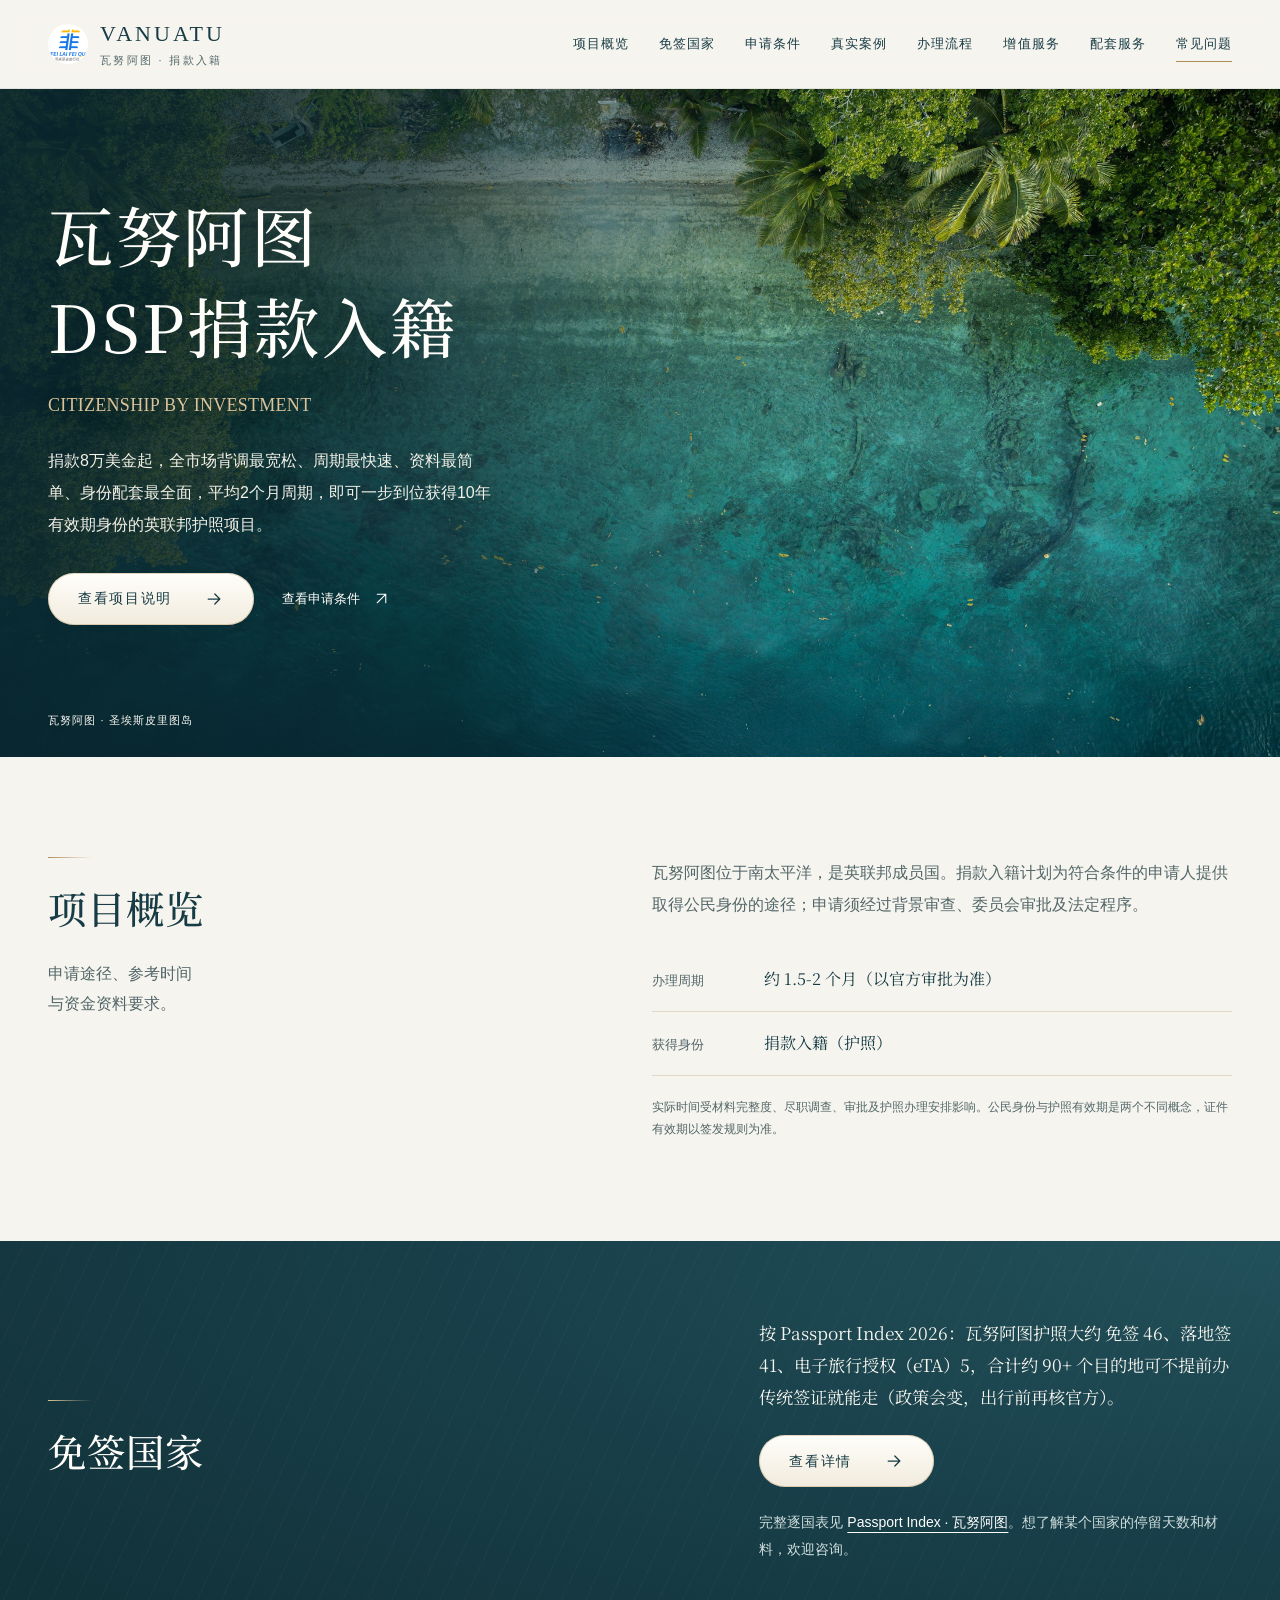
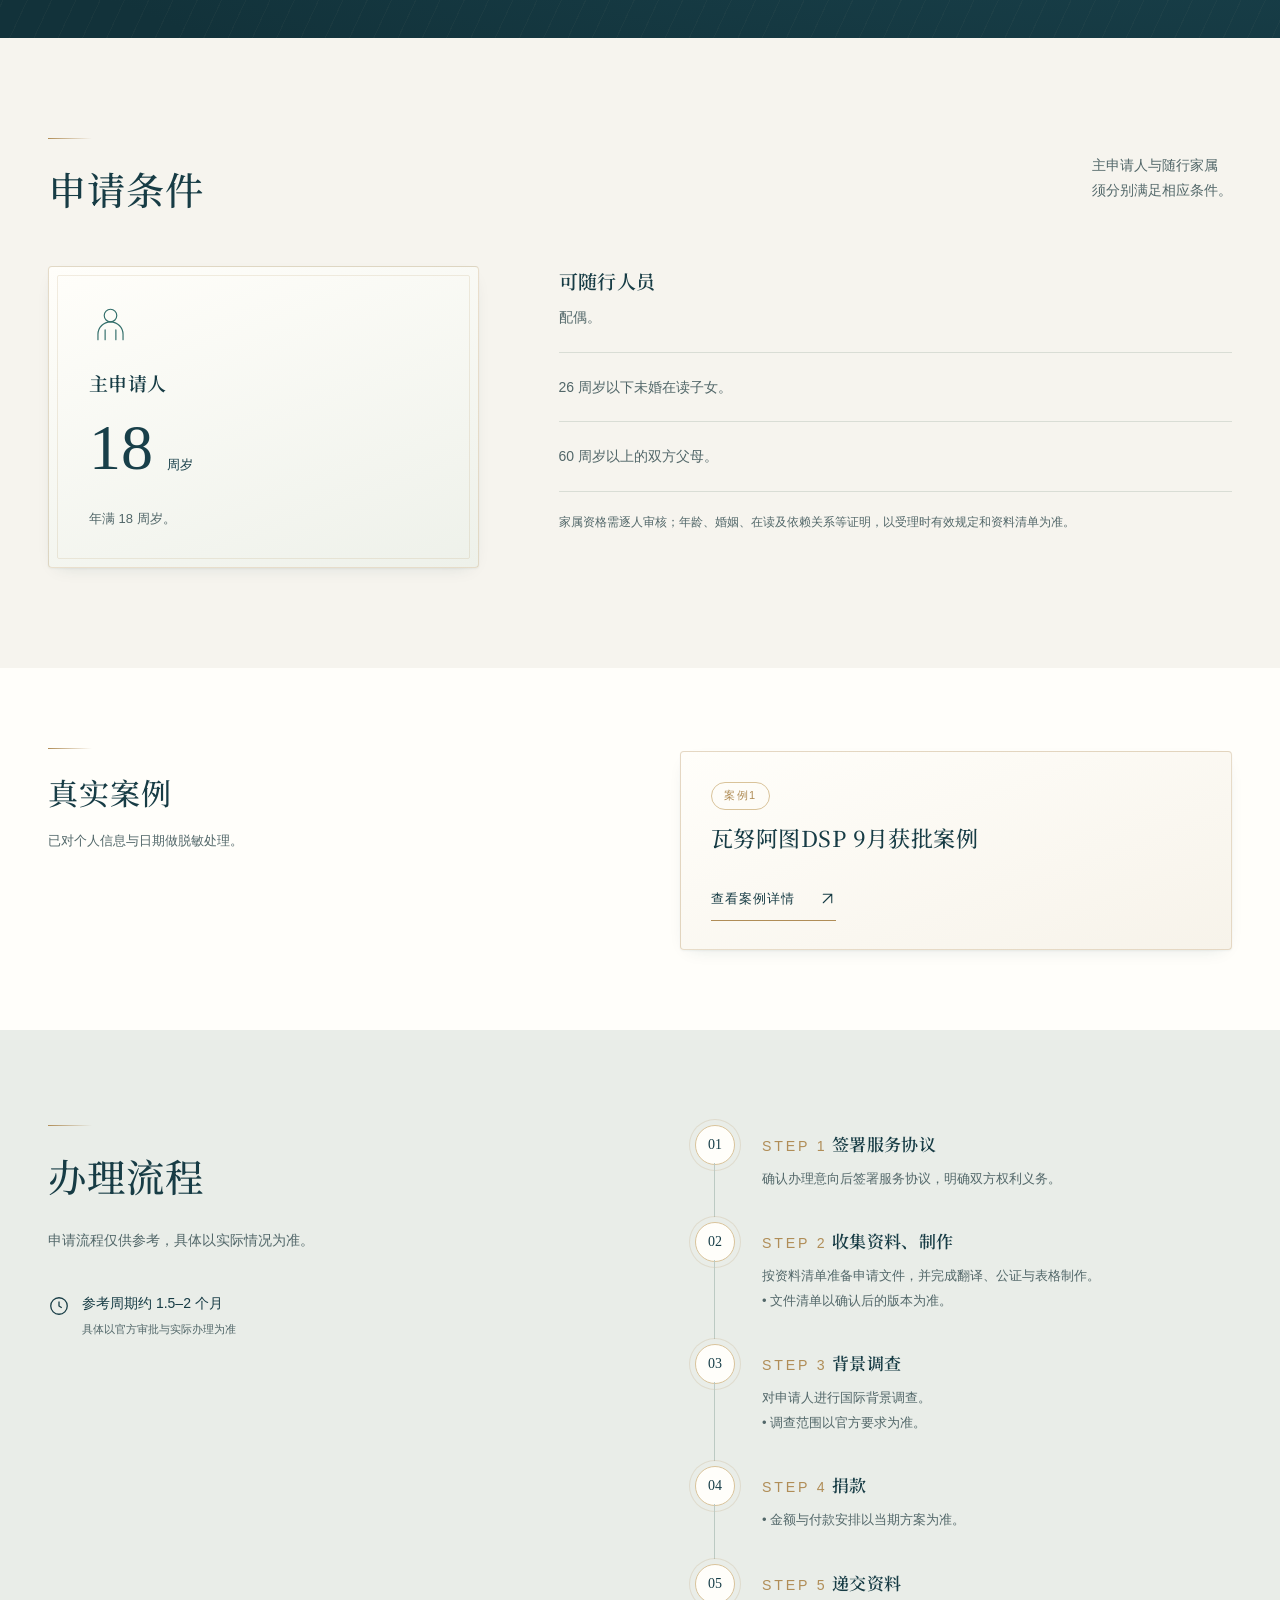
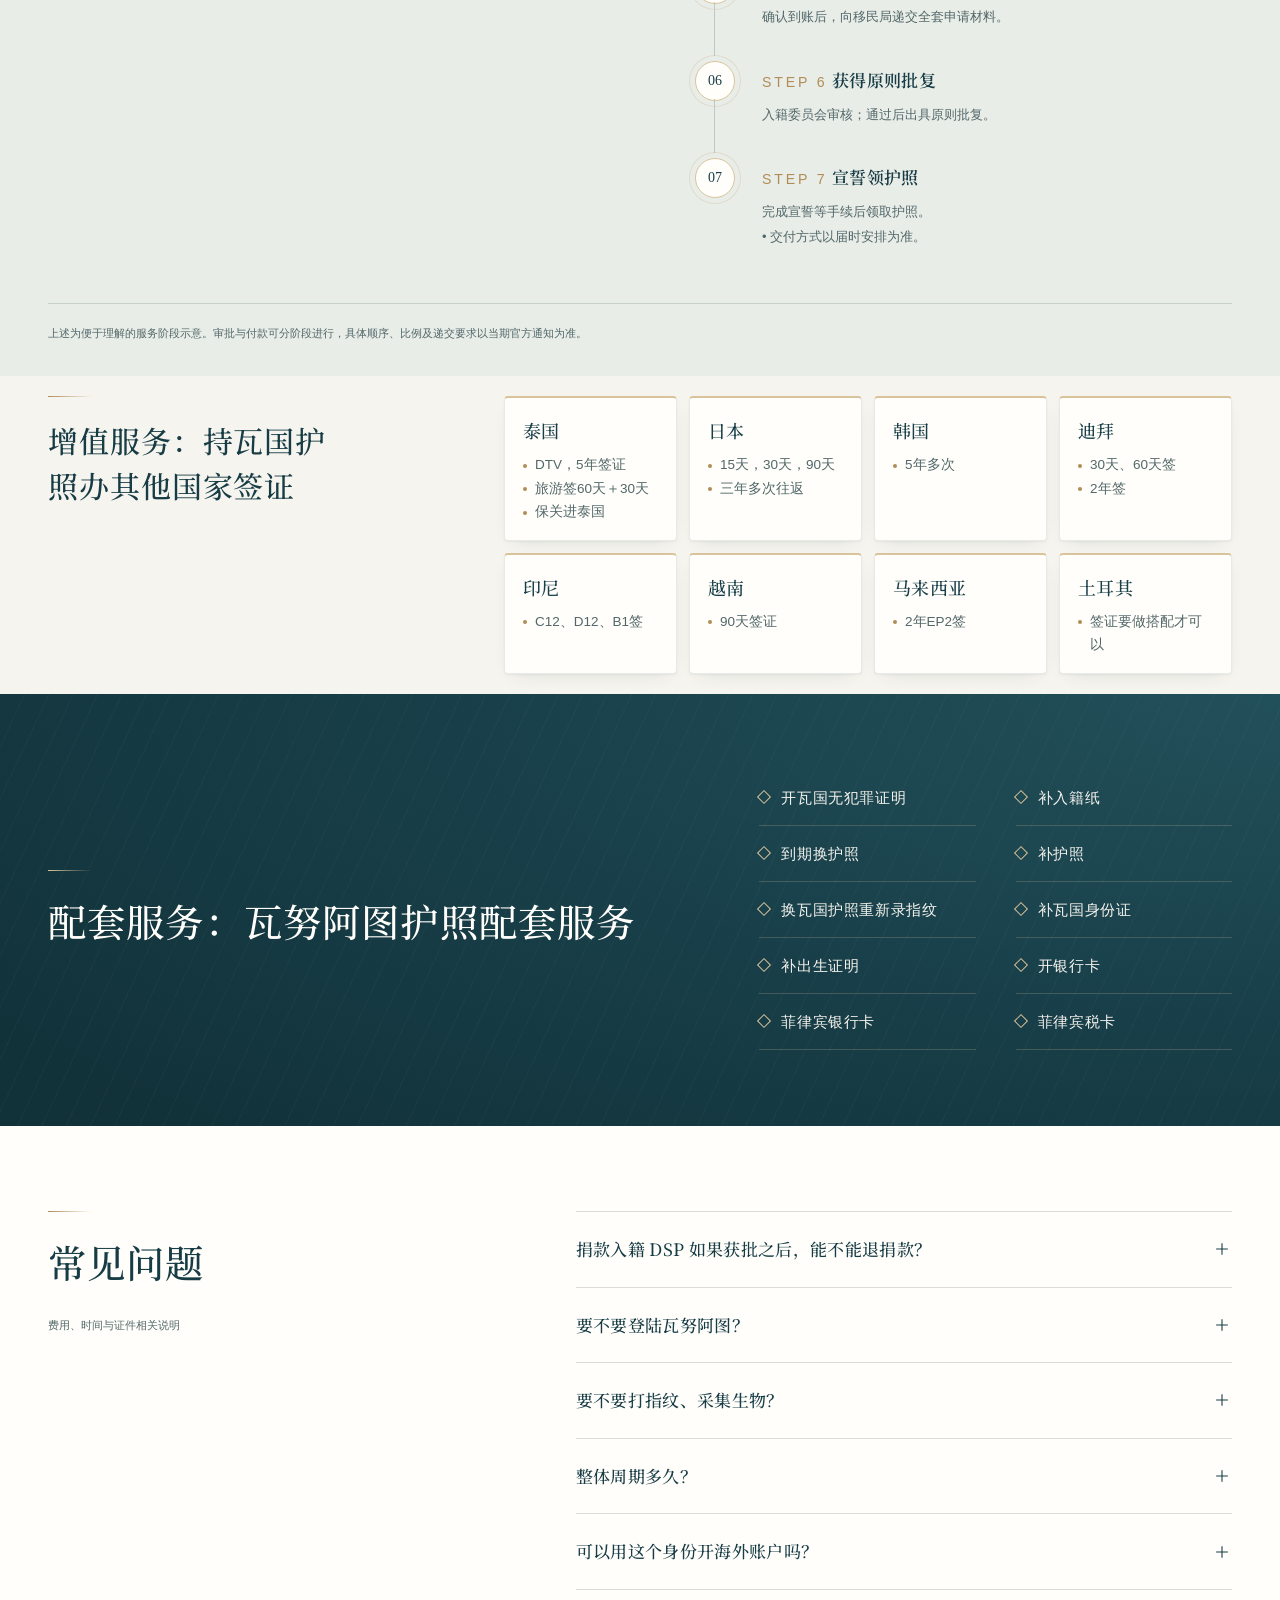
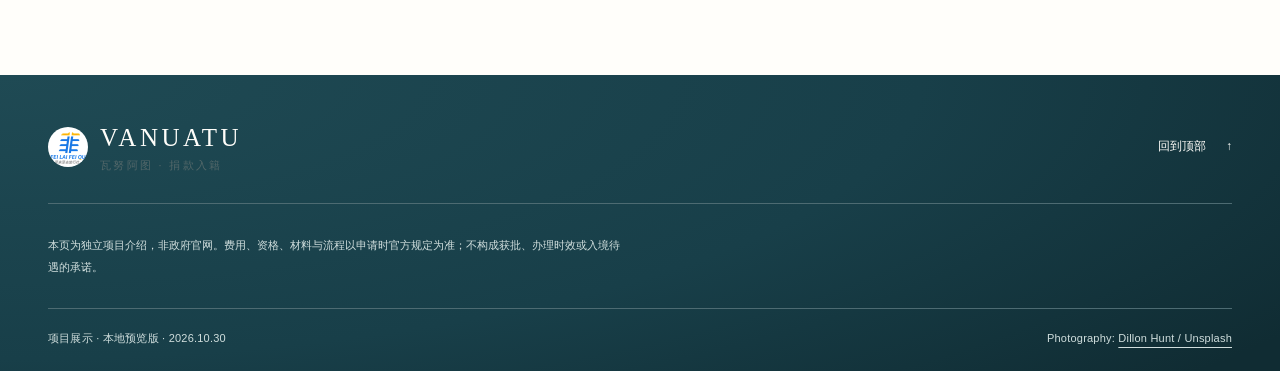
==== commit 744beb8c: "Remove ocean pause button; use flfq.top logo" ====
--- a/index.html
+++ b/index.html
@@ -15,7 +15,7 @@
   <meta name="twitter:card" content="summary_large_image">
   <meta name="twitter:title" content="瓦努阿图捐款入籍计划">
   <meta name="twitter:description" content="申请条件与七步办理流程。">
-  <link rel="icon" type="image/svg+xml" href="assets/favicon.svg">
+  <link rel="icon" type="image/png" href="assets/flfq-favicon-64.png">
   <link rel="preload" as="image" href="assets/vanuatu-coast.jpg" fetchpriority="high">
   <link rel="preload" as="font" href="assets/noto-serif-sc.woff2" type="font/woff2" crossorigin>
   <link rel="stylesheet" href="styles.css">
@@ -29,7 +29,7 @@
   <header class="site-header">
     <div class="header-inner">
       <a href="#top" class="brand" aria-label="瓦努阿图项目首页">
-        <svg class="brand-mark" viewBox="0 0 40 40" fill="none" aria-hidden="true"><circle cx="20" cy="20" r="18" stroke="currentColor"/><path d="M9 15l11 15 11-15M13 11l7 10 7-10" stroke="currentColor" stroke-width="1.5"/><path d="M10 32h20" stroke="currentColor"/></svg>
+        <img class="brand-mark" src="assets/flfq-logo.png" alt="" width="40" height="40">
         <span><strong>VANUATU</strong><small>瓦努阿图 · 捐款入籍</small></span>
       </a>
       <nav class="desktop-nav" aria-label="主导航">
@@ -50,7 +50,7 @@
         <p>捐款8万美金起，全市场背调最宽松、周期最快速、资料最简单、身份配套最全面，平均2个月周期，即可一步到位获得10年有效期身份的英联邦护照项目。</p>
         <div class="hero-actions"><a class="button button-light" href="#overview">查看项目说明 <svg viewBox="0 0 24 24" aria-hidden="true"><path d="M5 12h14M13 6l6 6-6 6"/></svg></a><a class="hero-text-link" href="#eligibility">查看申请条件 <svg viewBox="0 0 24 24" aria-hidden="true"><path d="M6 18 18 6M6 6h12v12"/></svg></a></div>
       </div>
-      <div class="hero-foot container"><span>瓦努阿图 · 圣埃斯皮里图岛</span><button class="ocean-toggle" id="ocean-toggle" type="button" aria-label="暂停海浪动效" hidden><svg viewBox="0 0 24 24" aria-hidden="true"><path class="pause-symbol" d="M8 5v14M16 5v14"/><path class="play-symbol" d="m8 5 11 7-11 7Z"/></svg><span>暂停海浪</span></button></div>
+      <div class="hero-foot container"><span>瓦努阿图 · 圣埃斯皮里图岛</span></div>
     </section>
 
     <section class="section overview container" id="overview" aria-labelledby="overview-title">
@@ -72,7 +72,7 @@
     <section class="faq-section" id="faq" aria-labelledby="faq-title"><div class="container faq-layout"><div><h2 id="faq-title">常见问题</h2><span class="faq-count">费用、时间与证件相关说明</span></div><div class="faq-list"><details><summary>捐款入籍 DSP 如果获批之后，能不能退捐款？<svg viewBox="0 0 24 24" aria-hidden="true"><path d="M5 12h14M12 5v14"/></svg></summary><div class="faq-answer"><p>不能，捐款是给到政府发展基金，一旦获批，全部不予返还。</p></div></details><details><summary>要不要登陆瓦努阿图？<svg viewBox="0 0 24 24" aria-hidden="true"><path d="M5 12h14M12 5v14"/></svg></summary><div class="faq-answer"><p>不用登陆、没有居住、没有移民监、不用面试。</p></div></details><details><summary>要不要打指纹、采集生物？<svg viewBox="0 0 24 24" aria-hidden="true"><path d="M5 12h14M12 5v14"/></svg></summary><div class="faq-answer"><p>现在强制生物采集；可以在维拉港、香港、迪拜等指定点位，也可以约移动采集，移动采集一般额外收费。也可以额外申请免打指纹，额外收费。</p></div></details><details><summary>整体周期多久？<svg viewBox="0 0 24 24" aria-hidden="true"><path d="M5 12h14M12 5v14"/></svg></summary><div class="faq-answer"><p>材料齐全顺利的情况下，一般 30–45 天；背调抽查、补材料、国际制裁名单筛查，会拉长到 60–90 天。</p></div></details><details><summary>可以用这个身份开海外账户吗？<svg viewBox="0 0 24 24" aria-hidden="true"><path d="M5 12h14M12 5v14"/></svg></summary><div class="faq-answer"><p>可以作为开户证件，但银行独立审核，不保证一定开户；近年很多银行对投资入籍护照加强审查。</p></div></details></div></div></section>
   </main>
 
-  <footer class="site-footer"><div class="container"><div class="footer-top"><a class="brand footer-brand" href="#top"><svg class="brand-mark" viewBox="0 0 40 40" fill="none" aria-hidden="true"><circle cx="20" cy="20" r="18" stroke="currentColor"/><path d="M9 15l11 15 11-15M13 11l7 10 7-10" stroke="currentColor" stroke-width="1.5"/></svg><span><strong>VANUATU</strong><small>瓦努阿图 · 捐款入籍</small></span></a><a class="back-top" href="#top">回到顶部 <span aria-hidden="true">↑</span></a></div><div class="footer-info"><p>本页为独立项目介绍，非政府官网。费用、资格、材料与流程以申请时官方规定为准；不构成获批、办理时效或入境待遇的承诺。</p></div><div class="footer-bottom"><span>项目展示 · 本地预览版 · 2026.10.30</span><span>Photography: <a href="https://unsplash.com/photos/5bvIetoTddk" target="_blank" rel="noopener noreferrer">Dillon Hunt / Unsplash</a></span></div></div></footer>
+  <footer class="site-footer"><div class="container"><div class="footer-top"><a class="brand footer-brand" href="#top"><img class="brand-mark" src="assets/flfq-logo.png" alt="" width="40" height="40"><span><strong>VANUATU</strong><small>瓦努阿图 · 捐款入籍</small></span></a><a class="back-top" href="#top">回到顶部 <span aria-hidden="true">↑</span></a></div><div class="footer-info"><p>本页为独立项目介绍，非政府官网。费用、资格、材料与流程以申请时官方规定为准；不构成获批、办理时效或入境待遇的承诺。</p></div><div class="footer-bottom"><span>项目展示 · 本地预览版 · 2026.10.30</span><span>Photography: <a href="https://unsplash.com/photos/5bvIetoTddk" target="_blank" rel="noopener noreferrer">Dillon Hunt / Unsplash</a></span></div></div></footer>
 <script>(()=>{const d=document.documentElement;if(!("IntersectionObserver"in window)||matchMedia("(prefers-reduced-motion: reduce)").matches)return;const els=document.querySelectorAll("main section:not(.hero),main .vs-row,main .case-docs figure,main .vf-group");els.forEach((e,i)=>{e.setAttribute("data-reveal","");if(e.classList.contains("vs-row"))e.style.transitionDelay=(i%4)*60+"ms"});d.classList.add("reveal-on");const io=new IntersectionObserver(es=>es.forEach(x=>{if(x.isIntersecting){x.target.classList.add("is-in");io.unobserve(x.target)}}),{rootMargin:"0px 0px -8% 0px"});els.forEach(e=>io.observe(e))})();</script>
 </body>
 </html>
--- a/styles.css
+++ b/styles.css
@@ -96,3 +96,4 @@
 @media(max-width:1100px){.visa-services{grid-template-columns:repeat(3,minmax(0,1fr))}.reserved-section .reserved-row{grid-template-columns:1fr;gap:28px}}
 @media(max-width:760px){.visa-services{grid-template-columns:repeat(2,minmax(0,1fr));gap:10px}.vs-row{padding:14px 14px 12px}.vs-row h3{font-size:16px}.vs-row li{font-size:13px}.reserved-section{padding-block:56px}.cases-section{padding-block:56px}.faq-list summary{font-size:15px}.hero-title-en{font-size:12px}.desktop-nav{gap:22px}.button{padding-inline:24px}}
 @media(max-width:1180px) and (min-width:981px){.desktop-nav{gap:18px}.desktop-nav a{letter-spacing:.04em}}
+.brand-mark{border-radius:50%;object-fit:contain;background:#fff}
--- a/motion.css
+++ b/motion.css
@@ -8,12 +8,6 @@
 .hero-image{z-index:-4}
 .ocean-canvas.is-ready{opacity:1}
 .hero-foot{gap:20px}
-.hero-foot .ocean-toggle{position:static;transform:none;display:inline-flex;align-items:center;gap:9px;border:1px solid #afc5c3;color:#fffefa;background:#173c45;padding:8px 14px;min-height:44px;font-size:11px;letter-spacing:.03em}
-.ocean-toggle:hover{background:#285663}
-.ocean-toggle svg{width:16px;height:16px}
-.ocean-toggle .play-symbol{display:none}
-.ocean-toggle[data-paused="true"] .pause-symbol{display:none}
-.ocean-toggle[data-paused="true"] .play-symbol{display:block}
 .process-intro>p{max-width:340px;line-height:1.95}
 .section-heading{align-items:center}
 .section-heading>p{padding-bottom:0}
@@ -31,7 +25,6 @@
   .hero-title-en{font-size:16px}
   .hero-foot{bottom:14px}
   .hero-foot>span{font-size:11px;letter-spacing:.03em}
-  .hero-foot .ocean-toggle{font-size:11px;padding-inline:10px;gap:6px}
   .reserved-section{padding-block:10px}
   .reserved-row{gap:16px;padding-block:28px}
   .reserved-row h2{font-size:27px}
@@ -40,4 +33,4 @@
 @media(prefers-reduced-motion:reduce){
   .ocean-canvas{transition:none}
 }
-@media print{.ocean-canvas,.ocean-toggle{display:none!important}}
+@media print{.ocean-canvas{display:none!important}}
